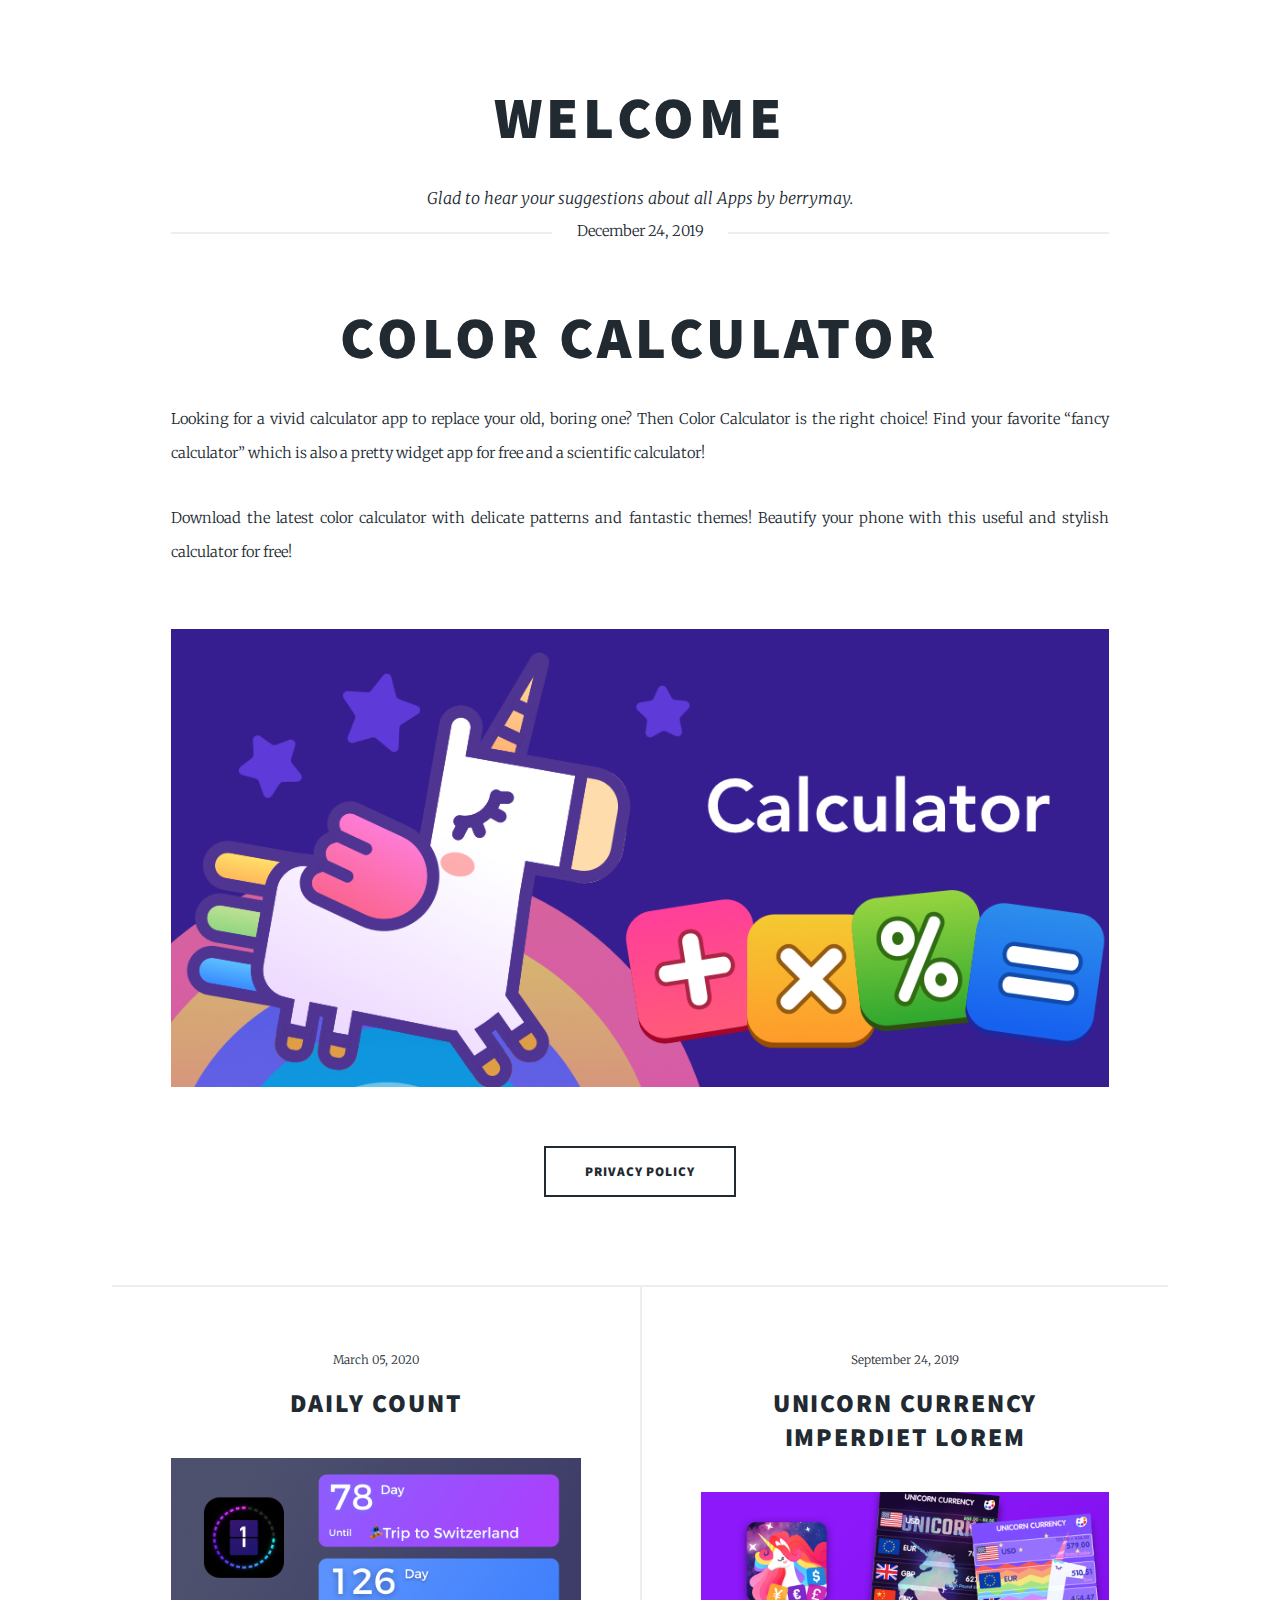
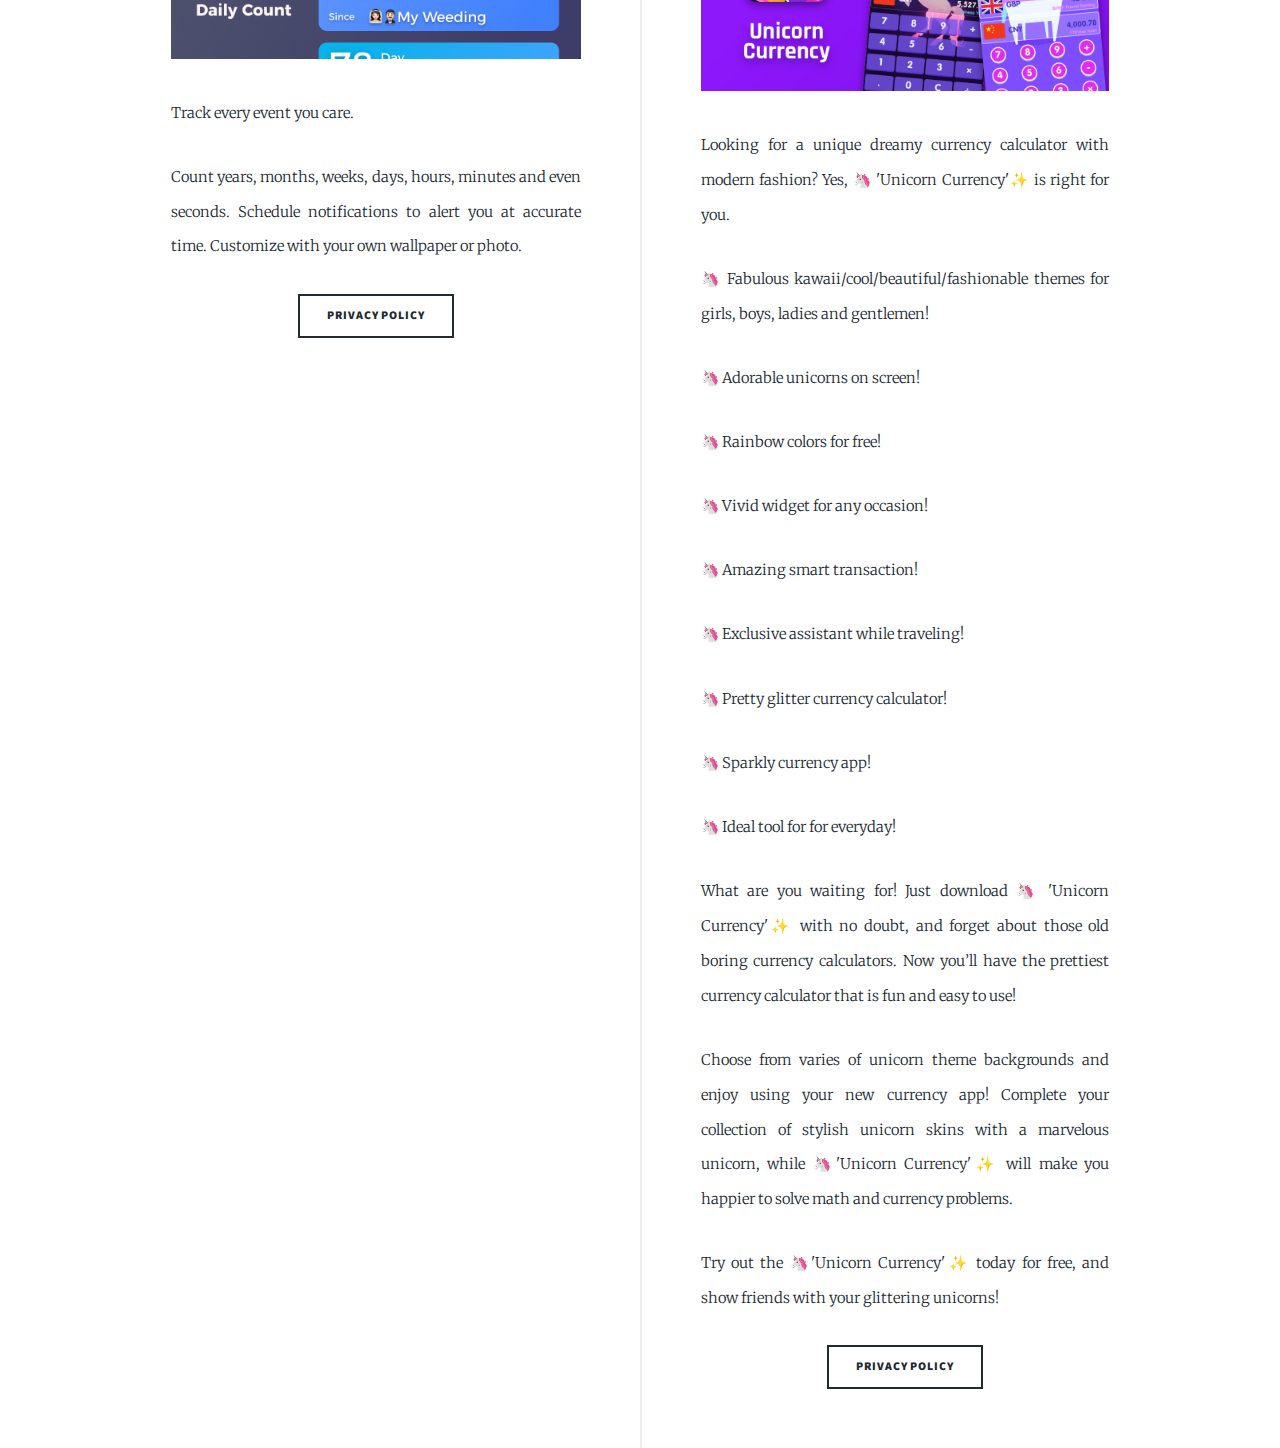
==== index.html @ 3a223b7a "init" ====
<!DOCTYPE HTML>
<!--
	Massively by HTML5 UP
	html5up.net | @ajlkn
	Free for personal and commercial use under the CCA 3.0 license (html5up.net/license)
-->
<html>
	<head>
		<title>Apps by berrymay</title>
		<meta charset="utf-8" />
		<meta name="viewport" content="width=device-width, initial-scale=1, user-scalable=no" />
		<link rel="stylesheet" href="assets/css/main.css" />
		<noscript><link rel="stylesheet" href="assets/css/noscript.css" /></noscript>
	</head>
	<body class="is-preload">

		<!-- Wrapper -->
			<div id="wrapper" class="fade-in">

				<!-- Main -->
					<div id="main">

						<!-- Featured Post -->
							<article class="post featured">
								<header class="major">
									<h1>Welcome</h1>
									<p>Glad to hear your suggestions about all Apps by berrymay.</p>
									<span class="date">December 24, 2019</span>
									<h2><a href="#">Color Calculator</h2>
									<p>Looking for a vivid calculator app to replace your old, boring one? Then Color Calculator is the right choice! Find your favorite “fancy calculator” which is also a pretty widget app for free and a scientific calculator!</p>

									<p>Download the latest color calculator with delicate patterns and fantastic themes! Beautify your phone with this useful and stylish calculator for free!</p>
								</header>
								<a href="#" class="image main"><img src="images/colorcalculator.png" alt="" /></a>
								<ul class="actions special">
									<li><a href="colorcalculator.html" class="button large">Privacy Policy</a></li>
								</ul>
							</article>

							<!-- Posts -->
							<section class="posts">
								<article>
									<header>
										<span class="date">March 05, 2020</span>
										<h2><a href="#">Daily Count</a></h2>
									</header>
									<a href="#" class="image fit"><img src="images/dailycount.png" alt="" /></a>
									<p>Track every event you care.</p>
									
									<p>Count years, months, weeks, days, hours, minutes and even seconds.
									Schedule notifications to alert you at accurate time.
									Customize with your own wallpaper or photo.</p>
									<ul class="actions special">
										<li><a href="dailycount.html" class="button">Privacy Policy</a></li>
									</ul>
								</article>
								<article>
									<header>
										<span class="date">September 24, 2019</span>
										<h2><a href="#">Unicorn Currency<br />
										imperdiet lorem</a></h2>
									</header>
									<a href="#" class="image fit"><img src="images/unicorncurrency.png" alt="" /></a>
									<p>Looking for a unique dreamy currency calculator with modern fashion? Yes, 🦄  'Unicorn Currency'✨ is right for you.</p>

										<p>🦄 Fabulous kawaii/cool/beautiful/fashionable themes for girls, boys, ladies and gentlemen!</p>
										<p>🦄 Adorable unicorns on screen!</p>
										<p>🦄 Rainbow colors for free!</p>
										<p>🦄 Vivid widget for any occasion!</p>
										<p>🦄 Amazing smart transaction!</p>
										<p>🦄 Exclusive assistant while traveling!</p>
										<p>🦄 Pretty glitter currency calculator!</p>
										<p>🦄 Sparkly currency app!</p>
										<p>🦄 Ideal tool for for everyday!</p>

									<p>What are you waiting for! Just download 🦄 'Unicorn Currency'✨ with no doubt, and forget about those old boring currency calculators. Now you’ll have the prettiest currency calculator that is fun and easy to use!</p>

									<p>Choose from varies of unicorn theme backgrounds and enjoy using your new currency app! Complete your collection of stylish unicorn skins with a marvelous unicorn, while 🦄'Unicorn Currency'✨ will make you happier to solve math and currency problems.</p>

									<p>Try out the 🦄'Unicorn Currency'✨ today for free, and show friends with your glittering unicorns!</p>
									<ul class="actions special">
										<li><a href="unicorncurrency.html" class="button">Privacy Policy</a></li>
									</ul>
								</article>
							</section>

	</body>
</html>
---- assets/css/main.css ----
@import url(fontawesome-all.min.css);
@import url("https://fonts.googleapis.com/css?family=Merriweather:300,700,300italic,700italic|Source+Sans+Pro:900");

/*
	Massively by HTML5 UP
	html5up.net | @ajlkn
	Free for personal and commercial use under the CCA 3.0 license (html5up.net/license)
*/

html, body, div, span, applet, object,
iframe, h1, h2, h3, h4, h5, h6, p, blockquote,
pre, a, abbr, acronym, address, big, cite,
code, del, dfn, em, img, ins, kbd, q, s, samp,
small, strike, strong, sub, sup, tt, var, b,
u, i, center, dl, dt, dd, ol, ul, li, fieldset,
form, label, legend, table, caption, tbody,
tfoot, thead, tr, th, td, article, aside,
canvas, details, embed, figure, figcaption,
footer, header, hgroup, menu, nav, output, ruby,
section, summary, time, mark, audio, video {
	margin: 0;
	padding: 0;
	border: 0;
	font-size: 100%;
	font: inherit;
	vertical-align: baseline;}

article, aside, details, figcaption, figure,
footer, header, hgroup, menu, nav, section {
	display: block;}

body {
	line-height: 1;
}

ol, ul {
	list-style: none;
}

blockquote, q {
	quotes: none;
}

	blockquote:before, blockquote:after, q:before, q:after {
		content: '';
		content: none;
	}

table {
	border-collapse: collapse;
	border-spacing: 0;
}

body {
	-webkit-text-size-adjust: none;
}

mark {
	background-color: transparent;
	color: inherit;
}

input::-moz-focus-inner {
	border: 0;
	padding: 0;
}

input, select, textarea {
	-moz-appearance: none;
	-webkit-appearance: none;
	-ms-appearance: none;
	appearance: none;
}

/* Basic */

	@-ms-viewport {
		width: device-width;
	}

	body {
		-ms-overflow-style: scrollbar;
	}

	@media screen and (max-width: 480px) {

		html, body {
			min-width: 320px;
		}

	}

	html {
		box-sizing: border-box;
	}

	*, *:before, *:after {
		box-sizing: inherit;
	}

	body {
		background-color: #ffffff;
	}

		body.is-preload *, body.is-preload *:before, body.is-preload *:after {
			-moz-animation: none !important;
			-webkit-animation: none !important;
			-ms-animation: none !important;
			animation: none !important;
			-moz-transition: none !important;
			-webkit-transition: none !important;
			-ms-transition: none !important;
			transition: none !important;
		}

/* Type */

	html {
		font-size: 16pt;
	}

		@media screen and (max-width: 1680px) {

			html {
				font-size: 12pt;
			}

		}

		@media screen and (max-width: 1280px) {

			html {
				font-size: 11pt;
			}

		}

		@media screen and (max-width: 360px) {

			html {
				font-size: 10pt;
			}

		}

	body {
		color: #212931;
	}

	body, input, select, textarea {
		font-family: "Merriweather", Georgia, serif;
		font-weight: 300;
		font-size: 1rem;
		line-height: 2.375;
	}

	a {
		-moz-transition: color 0.2s ease-in-out, background-color 0.2s ease-in-out, border-color 0.2s ease-in-out, box-shadow 0.2s ease-in-out;
		-webkit-transition: color 0.2s ease-in-out, background-color 0.2s ease-in-out, border-color 0.2s ease-in-out, box-shadow 0.2s ease-in-out;
		-ms-transition: color 0.2s ease-in-out, background-color 0.2s ease-in-out, border-color 0.2s ease-in-out, box-shadow 0.2s ease-in-out;
		transition: color 0.2s ease-in-out, background-color 0.2s ease-in-out, border-color 0.2s ease-in-out, box-shadow 0.2s ease-in-out;
		border-bottom: dotted 1px;
		text-decoration: none;
	}

		a:hover {
			border-bottom-color: transparent;
		}

	strong, b {
		font-weight: 600;
	}

	em, i {
		font-style: italic;
	}

	p {
		text-align: justify;
		margin: 0 0 2rem 0;
	}

	h1, h2, h3, h4, h5, h6 {
		font-family: "Source Sans Pro", Helvetica, sans-serif;
		font-weight: 900;
		line-height: 1.5;
		letter-spacing: 0.075em;
		text-transform: uppercase;
		margin: 0 0 1rem 0;
	}

		h1 a, h2 a, h3 a, h4 a, h5 a, h6 a {
			border-bottom: 0;
			color: inherit;
			text-decoration: none;
		}

	h1 {
		font-size: 4rem;
		line-height: 1.1;
		margin: 0 0 2rem 0;
	}

	h2 {
		font-size: 1.75rem;
		line-height: 1.3;
		margin: 0 0 1.5rem 0;
	}

	h3 {
		font-size: 1.25rem;
		margin: 0 0 1.5rem 0;
	}

	h4 {
		font-size: 1rem;
	}

	h5 {
		font-size: 0.9rem;
	}

	h6 {
		font-size: 0.8rem;
	}

	sub {
		font-size: 0.8rem;
		position: relative;
		top: 0.5rem;
	}

	sup {
		font-size: 0.8rem;
		position: relative;
		top: -0.5rem;
	}

	blockquote {
		border-left: solid 4px;
		font-style: italic;
		margin: 0 0 2rem 0;
		padding: 0.5rem 0 0.5rem 2rem;
	}

	code {
		border: solid 2px;
		font-family: "Courier New", monospace;
		font-size: 0.9rem;
		margin: 0 0.25rem;
		padding: 0.25rem 0.65rem;
	}

	pre {
		-webkit-overflow-scrolling: touch;
		font-family: "Courier New", monospace;
		font-size: 0.9rem;
		margin: 0 0 2rem 0;
	}

		pre code {
			display: block;
			line-height: 1.75;
			padding: 1rem 1.5rem;
			overflow-x: auto;
		}

	hr {
		border: 0;
		border-bottom: solid 2px;
		margin: 3rem 0;
	}

		hr.major {
			margin: 5rem 0;
		}

	.align-left {
		text-align: left;
	}

	.align-center {
		text-align: center;
	}

	.align-right {
		text-align: right;
	}

	input, select, textarea {
		color: #212931;
	}

	a {
		color: #212931;
		border-bottom-color: rgba(33, 41, 49, 0.5);
	}

		a:hover {
			border-bottom-color: transparent;
			color: #18bfef !important;
		}

	strong, b {
		color: #212931;
	}

	h1, h2, h3, h4, h5, h6 {
		color: #212931;
	}

	blockquote {
		border-left-color: #eeeeee;
	}

	code {
		background: rgba(220, 220, 220, 0.25);
		border-color: #eeeeee;
	}

	hr {
		border-bottom-color: #eeeeee;
	}

/* Row */

	.row {
		display: flex;
		flex-wrap: wrap;
		box-sizing: border-box;
		align-items: stretch;
	}

		.row > * {
			box-sizing: border-box;
		}

		.row.gtr-uniform > * > :last-child {
			margin-bottom: 0;
		}

		.row.aln-left {
			justify-content: flex-start;
		}

		.row.aln-center {
			justify-content: center;
		}

		.row.aln-right {
			justify-content: flex-end;
		}

		.row.aln-top {
			align-items: flex-start;
		}

		.row.aln-middle {
			align-items: center;
		}

		.row.aln-bottom {
			align-items: flex-end;
		}

		.row > .imp {
			order: -1;
		}

		.row > .col-1 {
			width: 8.33333%;
		}

		.row > .off-1 {
			margin-left: 8.33333%;
		}

		.row > .col-2 {
			width: 16.66667%;
		}

		.row > .off-2 {
			margin-left: 16.66667%;
		}

		.row > .col-3 {
			width: 25%;
		}

		.row > .off-3 {
			margin-left: 25%;
		}

		.row > .col-4 {
			width: 33.33333%;
		}

		.row > .off-4 {
			margin-left: 33.33333%;
		}

		.row > .col-5 {
			width: 41.66667%;
		}

		.row > .off-5 {
			margin-left: 41.66667%;
		}

		.row > .col-6 {
			width: 50%;
		}

		.row > .off-6 {
			margin-left: 50%;
		}

		.row > .col-7 {
			width: 58.33333%;
		}

		.row > .off-7 {
			margin-left: 58.33333%;
		}

		.row > .col-8 {
			width: 66.66667%;
		}

		.row > .off-8 {
			margin-left: 66.66667%;
		}

		.row > .col-9 {
			width: 75%;
		}

		.row > .off-9 {
			margin-left: 75%;
		}

		.row > .col-10 {
			width: 83.33333%;
		}

		.row > .off-10 {
			margin-left: 83.33333%;
		}

		.row > .col-11 {
			width: 91.66667%;
		}

		.row > .off-11 {
			margin-left: 91.66667%;
		}

		.row > .col-12 {
			width: 100%;
		}

		.row > .off-12 {
			margin-left: 100%;
		}

		.row.gtr-0 {
			margin-top: 0;
			margin-left: 0rem;
		}

			.row.gtr-0 > * {
				padding: 0 0 0 0rem;
			}

			.row.gtr-0.gtr-uniform {
				margin-top: 0rem;
			}

				.row.gtr-0.gtr-uniform > * {
					padding-top: 0rem;
				}

		.row.gtr-25 {
			margin-top: 0;
			margin-left: -0.375rem;
		}

			.row.gtr-25 > * {
				padding: 0 0 0 0.375rem;
			}

			.row.gtr-25.gtr-uniform {
				margin-top: -0.375rem;
			}

				.row.gtr-25.gtr-uniform > * {
					padding-top: 0.375rem;
				}

		.row.gtr-50 {
			margin-top: 0;
			margin-left: -0.75rem;
		}

			.row.gtr-50 > * {
				padding: 0 0 0 0.75rem;
			}

			.row.gtr-50.gtr-uniform {
				margin-top: -0.75rem;
			}

				.row.gtr-50.gtr-uniform > * {
					padding-top: 0.75rem;
				}

		.row {
			margin-top: 0;
			margin-left: -1.5rem;
		}

			.row > * {
				padding: 0 0 0 1.5rem;
			}

			.row.gtr-uniform {
				margin-top: -1.5rem;
			}

				.row.gtr-uniform > * {
					padding-top: 1.5rem;
				}

		.row.gtr-150 {
			margin-top: 0;
			margin-left: -2.25rem;
		}

			.row.gtr-150 > * {
				padding: 0 0 0 2.25rem;
			}

			.row.gtr-150.gtr-uniform {
				margin-top: -2.25rem;
			}

				.row.gtr-150.gtr-uniform > * {
					padding-top: 2.25rem;
				}

		.row.gtr-200 {
			margin-top: 0;
			margin-left: -3rem;
		}

			.row.gtr-200 > * {
				padding: 0 0 0 3rem;
			}

			.row.gtr-200.gtr-uniform {
				margin-top: -3rem;
			}

				.row.gtr-200.gtr-uniform > * {
					padding-top: 3rem;
				}

		@media screen and (max-width: 1680px) {

			.row {
				display: flex;
				flex-wrap: wrap;
				box-sizing: border-box;
				align-items: stretch;
			}

				.row > * {
					box-sizing: border-box;
				}

				.row.gtr-uniform > * > :last-child {
					margin-bottom: 0;
				}

				.row.aln-left {
					justify-content: flex-start;
				}

				.row.aln-center {
					justify-content: center;
				}

				.row.aln-right {
					justify-content: flex-end;
				}

				.row.aln-top {
					align-items: flex-start;
				}

				.row.aln-middle {
					align-items: center;
				}

				.row.aln-bottom {
					align-items: flex-end;
				}

				.row > .imp-xlarge {
					order: -1;
				}

				.row > .col-1-xlarge {
					width: 8.33333%;
				}

				.row > .off-1-xlarge {
					margin-left: 8.33333%;
				}

				.row > .col-2-xlarge {
					width: 16.66667%;
				}

				.row > .off-2-xlarge {
					margin-left: 16.66667%;
				}

				.row > .col-3-xlarge {
					width: 25%;
				}

				.row > .off-3-xlarge {
					margin-left: 25%;
				}

				.row > .col-4-xlarge {
					width: 33.33333%;
				}

				.row > .off-4-xlarge {
					margin-left: 33.33333%;
				}

				.row > .col-5-xlarge {
					width: 41.66667%;
				}

				.row > .off-5-xlarge {
					margin-left: 41.66667%;
				}

				.row > .col-6-xlarge {
					width: 50%;
				}

				.row > .off-6-xlarge {
					margin-left: 50%;
				}

				.row > .col-7-xlarge {
					width: 58.33333%;
				}

				.row > .off-7-xlarge {
					margin-left: 58.33333%;
				}

				.row > .col-8-xlarge {
					width: 66.66667%;
				}

				.row > .off-8-xlarge {
					margin-left: 66.66667%;
				}

				.row > .col-9-xlarge {
					width: 75%;
				}

				.row > .off-9-xlarge {
					margin-left: 75%;
				}

				.row > .col-10-xlarge {
					width: 83.33333%;
				}

				.row > .off-10-xlarge {
					margin-left: 83.33333%;
				}

				.row > .col-11-xlarge {
					width: 91.66667%;
				}

				.row > .off-11-xlarge {
					margin-left: 91.66667%;
				}

				.row > .col-12-xlarge {
					width: 100%;
				}

				.row > .off-12-xlarge {
					margin-left: 100%;
				}

				.row.gtr-0 {
					margin-top: 0;
					margin-left: 0rem;
				}

					.row.gtr-0 > * {
						padding: 0 0 0 0rem;
					}

					.row.gtr-0.gtr-uniform {
						margin-top: 0rem;
					}

						.row.gtr-0.gtr-uniform > * {
							padding-top: 0rem;
						}

				.row.gtr-25 {
					margin-top: 0;
					margin-left: -0.375rem;
				}

					.row.gtr-25 > * {
						padding: 0 0 0 0.375rem;
					}

					.row.gtr-25.gtr-uniform {
						margin-top: -0.375rem;
					}

						.row.gtr-25.gtr-uniform > * {
							padding-top: 0.375rem;
						}

				.row.gtr-50 {
					margin-top: 0;
					margin-left: -0.75rem;
				}

					.row.gtr-50 > * {
						padding: 0 0 0 0.75rem;
					}

					.row.gtr-50.gtr-uniform {
						margin-top: -0.75rem;
					}

						.row.gtr-50.gtr-uniform > * {
							padding-top: 0.75rem;
						}

				.row {
					margin-top: 0;
					margin-left: -1.5rem;
				}

					.row > * {
						padding: 0 0 0 1.5rem;
					}

					.row.gtr-uniform {
						margin-top: -1.5rem;
					}

						.row.gtr-uniform > * {
							padding-top: 1.5rem;
						}

				.row.gtr-150 {
					margin-top: 0;
					margin-left: -2.25rem;
				}

					.row.gtr-150 > * {
						padding: 0 0 0 2.25rem;
					}

					.row.gtr-150.gtr-uniform {
						margin-top: -2.25rem;
					}

						.row.gtr-150.gtr-uniform > * {
							padding-top: 2.25rem;
						}

				.row.gtr-200 {
					margin-top: 0;
					margin-left: -3rem;
				}

					.row.gtr-200 > * {
						padding: 0 0 0 3rem;
					}

					.row.gtr-200.gtr-uniform {
						margin-top: -3rem;
					}

						.row.gtr-200.gtr-uniform > * {
							padding-top: 3rem;
						}

		}

		@media screen and (max-width: 1280px) {

			.row {
				display: flex;
				flex-wrap: wrap;
				box-sizing: border-box;
				align-items: stretch;
			}

				.row > * {
					box-sizing: border-box;
				}

				.row.gtr-uniform > * > :last-child {
					margin-bottom: 0;
				}

				.row.aln-left {
					justify-content: flex-start;
				}

				.row.aln-center {
					justify-content: center;
				}

				.row.aln-right {
					justify-content: flex-end;
				}

				.row.aln-top {
					align-items: flex-start;
				}

				.row.aln-middle {
					align-items: center;
				}

				.row.aln-bottom {
					align-items: flex-end;
				}

				.row > .imp-large {
					order: -1;
				}

				.row > .col-1-large {
					width: 8.33333%;
				}

				.row > .off-1-large {
					margin-left: 8.33333%;
				}

				.row > .col-2-large {
					width: 16.66667%;
				}

				.row > .off-2-large {
					margin-left: 16.66667%;
				}

				.row > .col-3-large {
					width: 25%;
				}

				.row > .off-3-large {
					margin-left: 25%;
				}

				.row > .col-4-large {
					width: 33.33333%;
				}

				.row > .off-4-large {
					margin-left: 33.33333%;
				}

				.row > .col-5-large {
					width: 41.66667%;
				}

				.row > .off-5-large {
					margin-left: 41.66667%;
				}

				.row > .col-6-large {
					width: 50%;
				}

				.row > .off-6-large {
					margin-left: 50%;
				}

				.row > .col-7-large {
					width: 58.33333%;
				}

				.row > .off-7-large {
					margin-left: 58.33333%;
				}

				.row > .col-8-large {
					width: 66.66667%;
				}

				.row > .off-8-large {
					margin-left: 66.66667%;
				}

				.row > .col-9-large {
					width: 75%;
				}

				.row > .off-9-large {
					margin-left: 75%;
				}

				.row > .col-10-large {
					width: 83.33333%;
				}

				.row > .off-10-large {
					margin-left: 83.33333%;
				}

				.row > .col-11-large {
					width: 91.66667%;
				}

				.row > .off-11-large {
					margin-left: 91.66667%;
				}

				.row > .col-12-large {
					width: 100%;
				}

				.row > .off-12-large {
					margin-left: 100%;
				}

				.row.gtr-0 {
					margin-top: 0;
					margin-left: 0rem;
				}

					.row.gtr-0 > * {
						padding: 0 0 0 0rem;
					}

					.row.gtr-0.gtr-uniform {
						margin-top: 0rem;
					}

						.row.gtr-0.gtr-uniform > * {
							padding-top: 0rem;
						}

				.row.gtr-25 {
					margin-top: 0;
					margin-left: -0.375rem;
				}

					.row.gtr-25 > * {
						padding: 0 0 0 0.375rem;
					}

					.row.gtr-25.gtr-uniform {
						margin-top: -0.375rem;
					}

						.row.gtr-25.gtr-uniform > * {
							padding-top: 0.375rem;
						}

				.row.gtr-50 {
					margin-top: 0;
					margin-left: -0.75rem;
				}

					.row.gtr-50 > * {
						padding: 0 0 0 0.75rem;
					}

					.row.gtr-50.gtr-uniform {
						margin-top: -0.75rem;
					}

						.row.gtr-50.gtr-uniform > * {
							padding-top: 0.75rem;
						}

				.row {
					margin-top: 0;
					margin-left: -1.5rem;
				}

					.row > * {
						padding: 0 0 0 1.5rem;
					}

					.row.gtr-uniform {
						margin-top: -1.5rem;
					}

						.row.gtr-uniform > * {
							padding-top: 1.5rem;
						}

				.row.gtr-150 {
					margin-top: 0;
					margin-left: -2.25rem;
				}

					.row.gtr-150 > * {
						padding: 0 0 0 2.25rem;
					}

					.row.gtr-150.gtr-uniform {
						margin-top: -2.25rem;
					}

						.row.gtr-150.gtr-uniform > * {
							padding-top: 2.25rem;
						}

				.row.gtr-200 {
					margin-top: 0;
					margin-left: -3rem;
				}

					.row.gtr-200 > * {
						padding: 0 0 0 3rem;
					}

					.row.gtr-200.gtr-uniform {
						margin-top: -3rem;
					}

						.row.gtr-200.gtr-uniform > * {
							padding-top: 3rem;
						}

		}

		@media screen and (max-width: 980px) {

			.row {
				display: flex;
				flex-wrap: wrap;
				box-sizing: border-box;
				align-items: stretch;
			}

				.row > * {
					box-sizing: border-box;
				}

				.row.gtr-uniform > * > :last-child {
					margin-bottom: 0;
				}

				.row.aln-left {
					justify-content: flex-start;
				}

				.row.aln-center {
					justify-content: center;
				}

				.row.aln-right {
					justify-content: flex-end;
				}

				.row.aln-top {
					align-items: flex-start;
				}

				.row.aln-middle {
					align-items: center;
				}

				.row.aln-bottom {
					align-items: flex-end;
				}

				.row > .imp-medium {
					order: -1;
				}

				.row > .col-1-medium {
					width: 8.33333%;
				}

				.row > .off-1-medium {
					margin-left: 8.33333%;
				}

				.row > .col-2-medium {
					width: 16.66667%;
				}

				.row > .off-2-medium {
					margin-left: 16.66667%;
				}

				.row > .col-3-medium {
					width: 25%;
				}

				.row > .off-3-medium {
					margin-left: 25%;
				}

				.row > .col-4-medium {
					width: 33.33333%;
				}

				.row > .off-4-medium {
					margin-left: 33.33333%;
				}

				.row > .col-5-medium {
					width: 41.66667%;
				}

				.row > .off-5-medium {
					margin-left: 41.66667%;
				}

				.row > .col-6-medium {
					width: 50%;
				}

				.row > .off-6-medium {
					margin-left: 50%;
				}

				.row > .col-7-medium {
					width: 58.33333%;
				}

				.row > .off-7-medium {
					margin-left: 58.33333%;
				}

				.row > .col-8-medium {
					width: 66.66667%;
				}

				.row > .off-8-medium {
					margin-left: 66.66667%;
				}

				.row > .col-9-medium {
					width: 75%;
				}

				.row > .off-9-medium {
					margin-left: 75%;
				}

				.row > .col-10-medium {
					width: 83.33333%;
				}

				.row > .off-10-medium {
					margin-left: 83.33333%;
				}

				.row > .col-11-medium {
					width: 91.66667%;
				}

				.row > .off-11-medium {
					margin-left: 91.66667%;
				}

				.row > .col-12-medium {
					width: 100%;
				}

				.row > .off-12-medium {
					margin-left: 100%;
				}

				.row.gtr-0 {
					margin-top: 0;
					margin-left: 0rem;
				}

					.row.gtr-0 > * {
						padding: 0 0 0 0rem;
					}

					.row.gtr-0.gtr-uniform {
						margin-top: 0rem;
					}

						.row.gtr-0.gtr-uniform > * {
							padding-top: 0rem;
						}

				.row.gtr-25 {
					margin-top: 0;
					margin-left: -0.375rem;
				}

					.row.gtr-25 > * {
						padding: 0 0 0 0.375rem;
					}

					.row.gtr-25.gtr-uniform {
						margin-top: -0.375rem;
					}

						.row.gtr-25.gtr-uniform > * {
							padding-top: 0.375rem;
						}

				.row.gtr-50 {
					margin-top: 0;
					margin-left: -0.75rem;
				}

					.row.gtr-50 > * {
						padding: 0 0 0 0.75rem;
					}

					.row.gtr-50.gtr-uniform {
						margin-top: -0.75rem;
					}

						.row.gtr-50.gtr-uniform > * {
							padding-top: 0.75rem;
						}

				.row {
					margin-top: 0;
					margin-left: -1.5rem;
				}

					.row > * {
						padding: 0 0 0 1.5rem;
					}

					.row.gtr-uniform {
						margin-top: -1.5rem;
					}

						.row.gtr-uniform > * {
							padding-top: 1.5rem;
						}

				.row.gtr-150 {
					margin-top: 0;
					margin-left: -2.25rem;
				}

					.row.gtr-150 > * {
						padding: 0 0 0 2.25rem;
					}

					.row.gtr-150.gtr-uniform {
						margin-top: -2.25rem;
					}

						.row.gtr-150.gtr-uniform > * {
							padding-top: 2.25rem;
						}

				.row.gtr-200 {
					margin-top: 0;
					margin-left: -3rem;
				}

					.row.gtr-200 > * {
						padding: 0 0 0 3rem;
					}

					.row.gtr-200.gtr-uniform {
						margin-top: -3rem;
					}

						.row.gtr-200.gtr-uniform > * {
							padding-top: 3rem;
						}

		}

		@media screen and (max-width: 736px) {

			.row {
				display: flex;
				flex-wrap: wrap;
				box-sizing: border-box;
				align-items: stretch;
			}

				.row > * {
					box-sizing: border-box;
				}

				.row.gtr-uniform > * > :last-child {
					margin-bottom: 0;
				}

				.row.aln-left {
					justify-content: flex-start;
				}

				.row.aln-center {
					justify-content: center;
				}

				.row.aln-right {
					justify-content: flex-end;
				}

				.row.aln-top {
					align-items: flex-start;
				}

				.row.aln-middle {
					align-items: center;
				}

				.row.aln-bottom {
					align-items: flex-end;
				}

				.row > .imp-small {
					order: -1;
				}

				.row > .col-1-small {
					width: 8.33333%;
				}

				.row > .off-1-small {
					margin-left: 8.33333%;
				}

				.row > .col-2-small {
					width: 16.66667%;
				}

				.row > .off-2-small {
					margin-left: 16.66667%;
				}

				.row > .col-3-small {
					width: 25%;
				}

				.row > .off-3-small {
					margin-left: 25%;
				}

				.row > .col-4-small {
					width: 33.33333%;
				}

				.row > .off-4-small {
					margin-left: 33.33333%;
				}

				.row > .col-5-small {
					width: 41.66667%;
				}

				.row > .off-5-small {
					margin-left: 41.66667%;
				}

				.row > .col-6-small {
					width: 50%;
				}

				.row > .off-6-small {
					margin-left: 50%;
				}

				.row > .col-7-small {
					width: 58.33333%;
				}

				.row > .off-7-small {
					margin-left: 58.33333%;
				}

				.row > .col-8-small {
					width: 66.66667%;
				}

				.row > .off-8-small {
					margin-left: 66.66667%;
				}

				.row > .col-9-small {
					width: 75%;
				}

				.row > .off-9-small {
					margin-left: 75%;
				}

				.row > .col-10-small {
					width: 83.33333%;
				}

				.row > .off-10-small {
					margin-left: 83.33333%;
				}

				.row > .col-11-small {
					width: 91.66667%;
				}

				.row > .off-11-small {
					margin-left: 91.66667%;
				}

				.row > .col-12-small {
					width: 100%;
				}

				.row > .off-12-small {
					margin-left: 100%;
				}

				.row.gtr-0 {
					margin-top: 0;
					margin-left: 0rem;
				}

					.row.gtr-0 > * {
						padding: 0 0 0 0rem;
					}

					.row.gtr-0.gtr-uniform {
						margin-top: 0rem;
					}

						.row.gtr-0.gtr-uniform > * {
							padding-top: 0rem;
						}

				.row.gtr-25 {
					margin-top: 0;
					margin-left: -0.375rem;
				}

					.row.gtr-25 > * {
						padding: 0 0 0 0.375rem;
					}

					.row.gtr-25.gtr-uniform {
						margin-top: -0.375rem;
					}

						.row.gtr-25.gtr-uniform > * {
							padding-top: 0.375rem;
						}

				.row.gtr-50 {
					margin-top: 0;
					margin-left: -0.75rem;
				}

					.row.gtr-50 > * {
						padding: 0 0 0 0.75rem;
					}

					.row.gtr-50.gtr-uniform {
						margin-top: -0.75rem;
					}

						.row.gtr-50.gtr-uniform > * {
							padding-top: 0.75rem;
						}

				.row {
					margin-top: 0;
					margin-left: -1.5rem;
				}

					.row > * {
						padding: 0 0 0 1.5rem;
					}

					.row.gtr-uniform {
						margin-top: -1.5rem;
					}

						.row.gtr-uniform > * {
							padding-top: 1.5rem;
						}

				.row.gtr-150 {
					margin-top: 0;
					margin-left: -2.25rem;
				}

					.row.gtr-150 > * {
						padding: 0 0 0 2.25rem;
					}

					.row.gtr-150.gtr-uniform {
						margin-top: -2.25rem;
					}

						.row.gtr-150.gtr-uniform > * {
							padding-top: 2.25rem;
						}

				.row.gtr-200 {
					margin-top: 0;
					margin-left: -3rem;
				}

					.row.gtr-200 > * {
						padding: 0 0 0 3rem;
					}

					.row.gtr-200.gtr-uniform {
						margin-top: -3rem;
					}

						.row.gtr-200.gtr-uniform > * {
							padding-top: 3rem;
						}

		}

		@media screen and (max-width: 480px) {

			.row {
				display: flex;
				flex-wrap: wrap;
				box-sizing: border-box;
				align-items: stretch;
			}

				.row > * {
					box-sizing: border-box;
				}

				.row.gtr-uniform > * > :last-child {
					margin-bottom: 0;
				}

				.row.aln-left {
					justify-content: flex-start;
				}

				.row.aln-center {
					justify-content: center;
				}

				.row.aln-right {
					justify-content: flex-end;
				}

				.row.aln-top {
					align-items: flex-start;
				}

				.row.aln-middle {
					align-items: center;
				}

				.row.aln-bottom {
					align-items: flex-end;
				}

				.row > .imp-xsmall {
					order: -1;
				}

				.row > .col-1-xsmall {
					width: 8.33333%;
				}

				.row > .off-1-xsmall {
					margin-left: 8.33333%;
				}

				.row > .col-2-xsmall {
					width: 16.66667%;
				}

				.row > .off-2-xsmall {
					margin-left: 16.66667%;
				}

				.row > .col-3-xsmall {
					width: 25%;
				}

				.row > .off-3-xsmall {
					margin-left: 25%;
				}

				.row > .col-4-xsmall {
					width: 33.33333%;
				}

				.row > .off-4-xsmall {
					margin-left: 33.33333%;
				}

				.row > .col-5-xsmall {
					width: 41.66667%;
				}

				.row > .off-5-xsmall {
					margin-left: 41.66667%;
				}

				.row > .col-6-xsmall {
					width: 50%;
				}

				.row > .off-6-xsmall {
					margin-left: 50%;
				}

				.row > .col-7-xsmall {
					width: 58.33333%;
				}

				.row > .off-7-xsmall {
					margin-left: 58.33333%;
				}

				.row > .col-8-xsmall {
					width: 66.66667%;
				}

				.row > .off-8-xsmall {
					margin-left: 66.66667%;
				}

				.row > .col-9-xsmall {
					width: 75%;
				}

				.row > .off-9-xsmall {
					margin-left: 75%;
				}

				.row > .col-10-xsmall {
					width: 83.33333%;
				}

				.row > .off-10-xsmall {
					margin-left: 83.33333%;
				}

				.row > .col-11-xsmall {
					width: 91.66667%;
				}

				.row > .off-11-xsmall {
					margin-left: 91.66667%;
				}

				.row > .col-12-xsmall {
					width: 100%;
				}

				.row > .off-12-xsmall {
					margin-left: 100%;
				}

				.row.gtr-0 {
					margin-top: 0;
					margin-left: 0rem;
				}

					.row.gtr-0 > * {
						padding: 0 0 0 0rem;
					}

					.row.gtr-0.gtr-uniform {
						margin-top: 0rem;
					}

						.row.gtr-0.gtr-uniform > * {
							padding-top: 0rem;
						}

				.row.gtr-25 {
					margin-top: 0;
					margin-left: -0.375rem;
				}

					.row.gtr-25 > * {
						padding: 0 0 0 0.375rem;
					}

					.row.gtr-25.gtr-uniform {
						margin-top: -0.375rem;
					}

						.row.gtr-25.gtr-uniform > * {
							padding-top: 0.375rem;
						}

				.row.gtr-50 {
					margin-top: 0;
					margin-left: -0.75rem;
				}

					.row.gtr-50 > * {
						padding: 0 0 0 0.75rem;
					}

					.row.gtr-50.gtr-uniform {
						margin-top: -0.75rem;
					}

						.row.gtr-50.gtr-uniform > * {
							padding-top: 0.75rem;
						}

				.row {
					margin-top: 0;
					margin-left: -1.5rem;
				}

					.row > * {
						padding: 0 0 0 1.5rem;
					}

					.row.gtr-uniform {
						margin-top: -1.5rem;
					}

						.row.gtr-uniform > * {
							padding-top: 1.5rem;
						}

				.row.gtr-150 {
					margin-top: 0;
					margin-left: -2.25rem;
				}

					.row.gtr-150 > * {
						padding: 0 0 0 2.25rem;
					}

					.row.gtr-150.gtr-uniform {
						margin-top: -2.25rem;
					}

						.row.gtr-150.gtr-uniform > * {
							padding-top: 2.25rem;
						}

				.row.gtr-200 {
					margin-top: 0;
					margin-left: -3rem;
				}

					.row.gtr-200 > * {
						padding: 0 0 0 3rem;
					}

					.row.gtr-200.gtr-uniform {
						margin-top: -3rem;
					}

						.row.gtr-200.gtr-uniform > * {
							padding-top: 3rem;
						}

		}

		@media screen and (max-width: 360px) {

			.row {
				display: flex;
				flex-wrap: wrap;
				box-sizing: border-box;
				align-items: stretch;
			}

				.row > * {
					box-sizing: border-box;
				}

				.row.gtr-uniform > * > :last-child {
					margin-bottom: 0;
				}

				.row.aln-left {
					justify-content: flex-start;
				}

				.row.aln-center {
					justify-content: center;
				}

				.row.aln-right {
					justify-content: flex-end;
				}

				.row.aln-top {
					align-items: flex-start;
				}

				.row.aln-middle {
					align-items: center;
				}

				.row.aln-bottom {
					align-items: flex-end;
				}

				.row > .imp-xxsmall {
					order: -1;
				}

				.row > .col-1-xxsmall {
					width: 8.33333%;
				}

				.row > .off-1-xxsmall {
					margin-left: 8.33333%;
				}

				.row > .col-2-xxsmall {
					width: 16.66667%;
				}

				.row > .off-2-xxsmall {
					margin-left: 16.66667%;
				}

				.row > .col-3-xxsmall {
					width: 25%;
				}

				.row > .off-3-xxsmall {
					margin-left: 25%;
				}

				.row > .col-4-xxsmall {
					width: 33.33333%;
				}

				.row > .off-4-xxsmall {
					margin-left: 33.33333%;
				}

				.row > .col-5-xxsmall {
					width: 41.66667%;
				}

				.row > .off-5-xxsmall {
					margin-left: 41.66667%;
				}

				.row > .col-6-xxsmall {
					width: 50%;
				}

				.row > .off-6-xxsmall {
					margin-left: 50%;
				}

				.row > .col-7-xxsmall {
					width: 58.33333%;
				}

				.row > .off-7-xxsmall {
					margin-left: 58.33333%;
				}

				.row > .col-8-xxsmall {
					width: 66.66667%;
				}

				.row > .off-8-xxsmall {
					margin-left: 66.66667%;
				}

				.row > .col-9-xxsmall {
					width: 75%;
				}

				.row > .off-9-xxsmall {
					margin-left: 75%;
				}

				.row > .col-10-xxsmall {
					width: 83.33333%;
				}

				.row > .off-10-xxsmall {
					margin-left: 83.33333%;
				}

				.row > .col-11-xxsmall {
					width: 91.66667%;
				}

				.row > .off-11-xxsmall {
					margin-left: 91.66667%;
				}

				.row > .col-12-xxsmall {
					width: 100%;
				}

				.row > .off-12-xxsmall {
					margin-left: 100%;
				}

				.row.gtr-0 {
					margin-top: 0;
					margin-left: 0rem;
				}

					.row.gtr-0 > * {
						padding: 0 0 0 0rem;
					}

					.row.gtr-0.gtr-uniform {
						margin-top: 0rem;
					}

						.row.gtr-0.gtr-uniform > * {
							padding-top: 0rem;
						}

				.row.gtr-25 {
					margin-top: 0;
					margin-left: -0.375rem;
				}

					.row.gtr-25 > * {
						padding: 0 0 0 0.375rem;
					}

					.row.gtr-25.gtr-uniform {
						margin-top: -0.375rem;
					}

						.row.gtr-25.gtr-uniform > * {
							padding-top: 0.375rem;
						}

				.row.gtr-50 {
					margin-top: 0;
					margin-left: -0.75rem;
				}

					.row.gtr-50 > * {
						padding: 0 0 0 0.75rem;
					}

					.row.gtr-50.gtr-uniform {
						margin-top: -0.75rem;
					}

						.row.gtr-50.gtr-uniform > * {
							padding-top: 0.75rem;
						}

				.row {
					margin-top: 0;
					margin-left: -1.5rem;
				}

					.row > * {
						padding: 0 0 0 1.5rem;
					}

					.row.gtr-uniform {
						margin-top: -1.5rem;
					}

						.row.gtr-uniform > * {
							padding-top: 1.5rem;
						}

				.row.gtr-150 {
					margin-top: 0;
					margin-left: -2.25rem;
				}

					.row.gtr-150 > * {
						padding: 0 0 0 2.25rem;
					}

					.row.gtr-150.gtr-uniform {
						margin-top: -2.25rem;
					}

						.row.gtr-150.gtr-uniform > * {
							padding-top: 2.25rem;
						}

				.row.gtr-200 {
					margin-top: 0;
					margin-left: -3rem;
				}

					.row.gtr-200 > * {
						padding: 0 0 0 3rem;
					}

					.row.gtr-200.gtr-uniform {
						margin-top: -3rem;
					}

						.row.gtr-200.gtr-uniform > * {
							padding-top: 3rem;
						}

		}

/* Box */

	.box {
		border: solid 2px;
		margin-bottom: 2rem;
		padding: 1.5rem;
	}

		.box > :last-child,
		.box > :last-child > :last-child,
		.box > :last-child > :last-child > :last-child {
			margin-bottom: 0;
		}

		.box.alt {
			border: 0;
			border-radius: 0;
			padding: 0;
		}

	.box {
		border-color: #eeeeee;
	}

/* Button */

	input[type="submit"],
	input[type="reset"],
	input[type="button"],
	button,
	.button {
		-moz-appearance: none;
		-webkit-appearance: none;
		-ms-appearance: none;
		appearance: none;
		-moz-transition: background-color 0.2s ease-in-out, box-shadow 0.2s ease-in-out, color 0.2s ease-in-out;
		-webkit-transition: background-color 0.2s ease-in-out, box-shadow 0.2s ease-in-out, color 0.2s ease-in-out;
		-ms-transition: background-color 0.2s ease-in-out, box-shadow 0.2s ease-in-out, color 0.2s ease-in-out;
		transition: background-color 0.2s ease-in-out, box-shadow 0.2s ease-in-out, color 0.2s ease-in-out;
		border: 0;
		border-radius: 0;
		cursor: pointer;
		display: inline-block;
		font-family: "Source Sans Pro", Helvetica, sans-serif;
		font-size: 0.8rem;
		font-weight: 900;
		letter-spacing: 0.075em;
		height: 3rem;
		line-height: 3rem;
		padding: 0 2rem;
		text-align: center;
		text-decoration: none;
		text-transform: uppercase;
		white-space: nowrap;
	}

		input[type="submit"].icon:before,
		input[type="reset"].icon:before,
		input[type="button"].icon:before,
		button.icon:before,
		.button.icon:before {
			margin-right: 0.5rem;
		}

		input[type="submit"].icon.solo,
		input[type="reset"].icon.solo,
		input[type="button"].icon.solo,
		button.icon.solo,
		.button.icon.solo {
			position: relative;
			width: 4rem;
			height: 4rem;
			line-height: 4rem;
			border-radius: 4rem;
			text-indent: 4rem;
			overflow: hidden;
			padding: 0;
			white-space: nowrap;
		}

			input[type="submit"].icon.solo:before,
			input[type="reset"].icon.solo:before,
			input[type="button"].icon.solo:before,
			button.icon.solo:before,
			.button.icon.solo:before {
				position: absolute;
				display: block;
				top: 0;
				left: 0;
				width: inherit;
				height: inherit;
				line-height: inherit;
				font-size: 1.25rem;
				margin-right: 0;
				text-align: center;
				text-indent: 0;
			}

		input[type="submit"].fit,
		input[type="reset"].fit,
		input[type="button"].fit,
		button.fit,
		.button.fit {
			width: 100%;
		}

		input[type="submit"].small,
		input[type="reset"].small,
		input[type="button"].small,
		button.small,
		.button.small {
			font-size: 0.7rem;
			height: 2.5rem;
			line-height: 2.5rem;
			padding: 0 1.5rem;
		}

		input[type="submit"].large,
		input[type="reset"].large,
		input[type="button"].large,
		button.large,
		.button.large {
			font-size: 0.9rem;
			height: 3.5rem;
			line-height: 3.5rem;
			padding: 0 2.75rem;
		}

		@media screen and (max-width: 980px) {

			input[type="submit"],
			input[type="reset"],
			input[type="button"],
			button,
			.button {
				font-size: 0.9rem;
				height: 3.25rem;
				line-height: 3.25rem;
			}

				input[type="submit"].large,
				input[type="reset"].large,
				input[type="button"].large,
				button.large,
				.button.large {
					font-size: 1rem;
					height: 3.75rem;
					line-height: 3.75rem;
				}

		}

		input[type="submit"].disabled, input[type="submit"]:disabled,
		input[type="reset"].disabled,
		input[type="reset"]:disabled,
		input[type="button"].disabled,
		input[type="button"]:disabled,
		button.disabled,
		button:disabled,
		.button.disabled,
		.button:disabled {
			pointer-events: none;
			opacity: 0.25;
		}

	input[type="submit"],
	input[type="reset"],
	input[type="button"],
	button,
	.button {
		background-color: transparent;
		box-shadow: inset 0 0 0 2px #212931;
		color: #212931 !important;
	}

		input[type="submit"]:hover,
		input[type="reset"]:hover,
		input[type="button"]:hover,
		button:hover,
		.button:hover {
			box-shadow: inset 0 0 0 2px #18bfef;
			color: #18bfef !important;
		}

		input[type="submit"].primary,
		input[type="reset"].primary,
		input[type="button"].primary,
		button.primary,
		.button.primary {
			background-color: #212931;
			box-shadow: none;
			color: #ffffff !important;
		}

			input[type="submit"].primary:hover,
			input[type="reset"].primary:hover,
			input[type="button"].primary:hover,
			button.primary:hover,
			.button.primary:hover {
				background-color: #18bfef;
			}

/* Form */

	form {
		margin: 0 0 2rem 0;
	}

		form > :last-child {
			margin-bottom: 0;
		}

		form > .fields {
			display: -moz-flex;
			display: -webkit-flex;
			display: -ms-flex;
			display: flex;
			-moz-flex-wrap: wrap;
			-webkit-flex-wrap: wrap;
			-ms-flex-wrap: wrap;
			flex-wrap: wrap;
			width: calc(100% + 3rem);
			margin: -1.5rem 0 2rem -1.5rem;
		}

			form > .fields > .field {
				-moz-flex-grow: 0;
				-webkit-flex-grow: 0;
				-ms-flex-grow: 0;
				flex-grow: 0;
				-moz-flex-shrink: 0;
				-webkit-flex-shrink: 0;
				-ms-flex-shrink: 0;
				flex-shrink: 0;
				padding: 1.5rem 0 0 1.5rem;
				width: calc(100% - 1.5rem);
			}

				form > .fields > .field.half {
					width: calc(50% - 0.75rem);
				}

				form > .fields > .field.third {
					width: calc(100%/3 - 0.5rem);
				}

				form > .fields > .field.quarter {
					width: calc(25% - 0.375rem);
				}

		@media screen and (max-width: 480px) {

			form > .fields {
				width: calc(100% + 3rem);
				margin: -1.5rem 0 2rem -1.5rem;
			}

				form > .fields > .field {
					padding: 1.5rem 0 0 1.5rem;
					width: calc(100% - 1.5rem);
				}

					form > .fields > .field.half {
						width: calc(100% - 1.5rem);
					}

					form > .fields > .field.third {
						width: calc(100% - 1.5rem);
					}

					form > .fields > .field.quarter {
						width: calc(100% - 1.5rem);
					}

		}

	label {
		display: block;
		font-family: "Source Sans Pro", Helvetica, sans-serif;
		font-weight: 900;
		line-height: 1.5;
		letter-spacing: 0.075em;
		font-size: 0.8rem;
		text-transform: uppercase;
		margin: 0 0 0.75rem 0;
	}

		@media screen and (max-width: 980px) {

			label {
				font-size: 0.9rem;
			}

		}

	input[type="text"],
	input[type="password"],
	input[type="email"],
	select,
	textarea {
		-moz-appearance: none;
		-webkit-appearance: none;
		-ms-appearance: none;
		appearance: none;
		background: transparent;
		border-radius: 0;
		border: solid 2px;
		color: inherit;
		display: block;
		outline: 0;
		padding: 0 1rem;
		text-decoration: none;
		width: 100%;
	}

		input[type="text"]:invalid,
		input[type="password"]:invalid,
		input[type="email"]:invalid,
		select:invalid,
		textarea:invalid {
			box-shadow: none;
		}

	select {
		background-size: 1.25rem;
		background-repeat: no-repeat;
		background-position: calc(100% - 1rem) center;
		height: 3rem;
		padding-right: 3rem;
		text-overflow: ellipsis;
	}

		select:focus::-ms-value {
			background-color: transparent;
		}

		select::-ms-expand {
			display: none;
		}

	input[type="text"],
	input[type="password"],
	input[type="email"],
	select {
		height: 3rem;
	}

	textarea {
		padding: 0.75rem 1rem;
	}

	input[type="checkbox"],
	input[type="radio"] {
		-moz-appearance: none;
		-webkit-appearance: none;
		-ms-appearance: none;
		appearance: none;
		display: block;
		float: left;
		margin-right: -2rem;
		opacity: 0;
		width: 1rem;
		z-index: -1;
	}

		input[type="checkbox"] + label,
		input[type="radio"] + label {
			text-decoration: none;
			cursor: pointer;
			display: inline-block;
			font-size: 1rem;
			letter-spacing: 0;
			font-family: "Merriweather", Georgia, serif;
			text-transform: none;
			font-weight: 300;
			padding-left: 2.8rem;
			padding-right: 1rem;
			position: relative;
		}

			input[type="checkbox"] + label:before,
			input[type="radio"] + label:before {
				-moz-osx-font-smoothing: grayscale;
				-webkit-font-smoothing: antialiased;
				display: inline-block;
				font-style: normal;
				font-variant: normal;
				text-rendering: auto;
				line-height: 1;
				text-transform: none !important;
				font-family: 'Font Awesome 5 Free';
				font-weight: 900;
			}

			input[type="checkbox"] + label:before,
			input[type="radio"] + label:before {
				border-radius: 0;
				border: solid 2px;
				content: '';
				display: inline-block;
				font-size: 0.8rem;
				height: 1.8rem;
				left: 0;
				line-height: 1.65rem;
				position: absolute;
				text-align: center;
				top: -0.125rem;
				width: 1.8rem;
			}

		input[type="checkbox"]:checked + label:before,
		input[type="radio"]:checked + label:before {
			content: '\f00c';
		}

	input[type="checkbox"] + label:before {
		border-radius: 0;
	}

	input[type="radio"] + label:before {
		border-radius: 100%;
	}

	::-webkit-input-placeholder {
		opacity: 1.0;
	}

	:-moz-placeholder {
		opacity: 1.0;
	}

	::-moz-placeholder {
		opacity: 1.0;
	}

	:-ms-input-placeholder {
		opacity: 1.0;
	}

	label {
		color: #212931;
	}

	input[type="text"],
	input[type="password"],
	input[type="email"],
	select,
	textarea {
		border-color: #eeeeee;
	}

		input[type="text"]:focus,
		input[type="password"]:focus,
		input[type="email"]:focus,
		select:focus,
		textarea:focus {
			border-color: #18bfef;
		}

	select {
		background-image: url("data:image/svg+xml;charset=utf8,%3Csvg xmlns='http://www.w3.org/2000/svg' width='40' height='40' preserveAspectRatio='none' viewBox='0 0 40 40'%3E%3Cpath d='M9.4,12.3l10.4,10.4l10.4-10.4c0.2-0.2,0.5-0.4,0.9-0.4c0.3,0,0.6,0.1,0.9,0.4l3.3,3.3c0.2,0.2,0.4,0.5,0.4,0.9 c0,0.4-0.1,0.6-0.4,0.9L20.7,31.9c-0.2,0.2-0.5,0.4-0.9,0.4c-0.3,0-0.6-0.1-0.9-0.4L4.3,17.3c-0.2-0.2-0.4-0.5-0.4-0.9 c0-0.4,0.1-0.6,0.4-0.9l3.3-3.3c0.2-0.2,0.5-0.4,0.9-0.4S9.1,12.1,9.4,12.3z' fill='%23eeeeee' /%3E%3C/svg%3E");
	}

		select option {
			background-color: #ffffff;
			color: #212931;
		}

	.select-wrapper:before {
		color: #eeeeee;
	}

	input[type="checkbox"] + label,
	input[type="radio"] + label {
		color: #212931;
	}

		input[type="checkbox"] + label:before,
		input[type="radio"] + label:before {
			border-color: #eeeeee;
		}

	input[type="checkbox"]:checked + label:before,
	input[type="radio"]:checked + label:before {
		background-color: #212931;
		border-color: #212931;
		color: #ffffff;
	}

	input[type="checkbox"]:focus + label:before,
	input[type="radio"]:focus + label:before {
		border-color: #18bfef;
	}

	::-webkit-input-placeholder {
		color: #909498 !important;
	}

	:-moz-placeholder {
		color: #909498 !important;
	}

	::-moz-placeholder {
		color: #909498 !important;
	}

	:-ms-input-placeholder {
		color: #909498 !important;
	}

	.formerize-placeholder {
		color: #909498 !important;
	}

/* Icon */

	.icon {
		text-decoration: none;
		border-bottom: none;
		position: relative;
	}

		.icon:before {
			-moz-osx-font-smoothing: grayscale;
			-webkit-font-smoothing: antialiased;
			display: inline-block;
			font-style: normal;
			font-variant: normal;
			text-rendering: auto;
			line-height: 1;
			text-transform: none !important;
			font-family: 'Font Awesome 5 Free';
			font-weight: 400;
		}

		.icon > .label {
			display: none;
		}

		.icon:before {
			line-height: inherit;
		}

		.icon.solid:before {
			font-weight: 900;
		}

		.icon.brands:before {
			font-family: 'Font Awesome 5 Brands';
		}

/* Image */

	.image {
		border: 0;
		display: inline-block;
		position: relative;
	}

		.image img {
			display: block;
		}

		.image.left, .image.right {
			max-width: 40%;
		}

			.image.left img, .image.right img {
				width: 100%;
			}

		.image.left {
			float: left;
			margin: 0 2rem 2rem 0;
			top: 0.75rem;
		}

		.image.right {
			float: right;
			margin: 0 0 2rem 2rem;
			top: 0.75rem;
		}

		.image.fit {
			display: block;
			margin: 2.5rem 0;
			width: 100%;
		}

			.image.fit:first-child {
				margin-top: 0;
			}

			.image.fit img {
				width: 100%;
			}

		.image.main {
			display: block;
			margin: 4rem 0;
			width: 100%;
		}

			.image.main:first-child {
				margin-top: 0;
			}

			.image.main img {
				width: 100%;
			}

		@media screen and (max-width: 736px) {

			.image.fit {
				margin: 2rem 0;
			}

			.image.main {
				margin: 2rem 0;
			}

		}

	a.image {
		overflow: hidden;
	}

		a.image img {
			-moz-transition: -moz-transform 0.2s ease-out;
			-webkit-transition: -webkit-transform 0.2s ease-out;
			-ms-transition: -ms-transform 0.2s ease-out;
			transition: transform 0.2s ease-out;
		}

		a.image:hover img {
			-moz-transform: scale(1.05);
			-webkit-transform: scale(1.05);
			-ms-transform: scale(1.05);
			transform: scale(1.05);
		}

/* Actions */

	ul.actions {
		display: -moz-flex;
		display: -webkit-flex;
		display: -ms-flex;
		display: flex;
		cursor: default;
		list-style: none;
		margin-left: -1rem;
		padding-left: 0;
	}

		ul.actions li {
			padding: 0 0 0 1rem;
			vertical-align: middle;
		}

		ul.actions.special {
			-moz-justify-content: center;
			-webkit-justify-content: center;
			-ms-justify-content: center;
			justify-content: center;
			width: 100%;
			margin-left: 0;
		}

			ul.actions.special li:first-child {
				padding-left: 0;
			}

		ul.actions.stacked {
			-moz-flex-direction: column;
			-webkit-flex-direction: column;
			-ms-flex-direction: column;
			flex-direction: column;
			margin-left: 0;
		}

			ul.actions.stacked li {
				padding: 1.3rem 0 0 0;
			}

				ul.actions.stacked li:first-child {
					padding-top: 0;
				}

		ul.actions.fit {
			width: calc(100% + 1rem);
		}

			ul.actions.fit li {
				-moz-flex-grow: 1;
				-webkit-flex-grow: 1;
				-ms-flex-grow: 1;
				flex-grow: 1;
				-moz-flex-shrink: 1;
				-webkit-flex-shrink: 1;
				-ms-flex-shrink: 1;
				flex-shrink: 1;
				width: 100%;
			}

				ul.actions.fit li > * {
					width: 100%;
				}

			ul.actions.fit.stacked {
				width: 100%;
			}

		@media screen and (max-width: 480px) {

			ul.actions:not(.fixed) {
				-moz-flex-direction: column;
				-webkit-flex-direction: column;
				-ms-flex-direction: column;
				flex-direction: column;
				margin-left: 0;
				width: 100% !important;
			}

				ul.actions:not(.fixed) li {
					-moz-flex-grow: 1;
					-webkit-flex-grow: 1;
					-ms-flex-grow: 1;
					flex-grow: 1;
					-moz-flex-shrink: 1;
					-webkit-flex-shrink: 1;
					-ms-flex-shrink: 1;
					flex-shrink: 1;
					padding: 1rem 0 0 0;
					text-align: center;
					width: 100%;
				}

					ul.actions:not(.fixed) li > * {
						width: 100%;
					}

					ul.actions:not(.fixed) li:first-child {
						padding-top: 0;
					}

					ul.actions:not(.fixed) li input[type="submit"],
					ul.actions:not(.fixed) li input[type="reset"],
					ul.actions:not(.fixed) li input[type="button"],
					ul.actions:not(.fixed) li button,
					ul.actions:not(.fixed) li .button {
						width: 100%;
					}

						ul.actions:not(.fixed) li input[type="submit"].icon:before,
						ul.actions:not(.fixed) li input[type="reset"].icon:before,
						ul.actions:not(.fixed) li input[type="button"].icon:before,
						ul.actions:not(.fixed) li button.icon:before,
						ul.actions:not(.fixed) li .button.icon:before {
							margin-left: -0.5rem;
						}

		}

/* Icons */

	ul.icons {
		cursor: default;
		list-style: none;
		padding-left: 0;
	}

		ul.icons li {
			display: inline-block;
			padding: 0 0.5rem 0 0;
			vertical-align: middle;
		}

			ul.icons li:last-child {
				padding-right: 0;
			}

			ul.icons li .icon:before {
				width: 2.25rem;
				height: 2.25rem;
				line-height: 2.25rem;
				display: inline-block;
				text-align: center;
				border-radius: 100%;
				font-size: 1.25rem;
			}

		ul.icons.alt li .icon:before {
			-moz-transition: color 0.2s ease-in-out, background-color 0.2s ease-in-out, border-color 0.2s ease-in-out, box-shadow 0.2s ease-in-out;
			-webkit-transition: color 0.2s ease-in-out, background-color 0.2s ease-in-out, border-color 0.2s ease-in-out, box-shadow 0.2s ease-in-out;
			-ms-transition: color 0.2s ease-in-out, background-color 0.2s ease-in-out, border-color 0.2s ease-in-out, box-shadow 0.2s ease-in-out;
			transition: color 0.2s ease-in-out, background-color 0.2s ease-in-out, border-color 0.2s ease-in-out, box-shadow 0.2s ease-in-out;
			font-size: 1rem;
		}

/* List */

	ol {
		list-style: decimal;
		margin: 0 0 2rem 0;
		padding-left: 1.25rem;
	}

		ol li {
			padding-left: 0.25rem;
		}

	ul {
		list-style: disc;
		margin: 0 0 2rem 0;
		padding-left: 1rem;
	}

		ul li {
			padding-left: 0.5rem;
		}

		ul.divided {
			list-style: none;
			padding-left: 0;
		}

			ul.divided li {
				border-top: solid 1px;
				padding: 0.5rem 0;
			}

				ul.divided li:first-child {
					border-top: 0;
					padding-top: 0;
				}

	dl {
		margin: 0 0 2rem 0;
	}

		dl dt {
			display: block;
			font-weight: 600;
			margin: 0 0 1rem 0;
		}

		dl dd {
			margin-left: 2rem;
		}

	ul.divided li {
		border-top-color: #eeeeee;
	}

	ul.icons li a.icon:hover:before {
		color: #18bfef;
	}

	ul.icons.alt li .icon:before {
		box-shadow: inset 0 0 0 2px #eeeeee;
	}

	ul.icons.alt li a.icon:hover:before {
		box-shadow: inset 0 0 0 2px #18bfef;
	}

/* Section/Article */

	section.special, article.special {
		text-align: center;
	}

	header {
		cursor: default;
	}

		header > .date {
			display: block;
			font-size: 0.8rem;
			height: 1;
			margin: 0 0 1rem 0;
			position: relative;
		}

		header > p {
			font-style: italic;
		}

		header > h1 + p {
			font-size: 1.1rem;
			margin-top: -0.5rem;
			line-height: 2;
		}

		header > h2 + p {
			font-size: 1rem;
			margin-top: -0.75rem;
		}

		header > h3 + p {
			font-size: 0.9rem;
			margin-top: -0.75rem;
		}

		header > h4 + p {
			font-size: 0.8rem;
			margin-top: -0.75rem;
		}

		header.major {
			margin: 0 0 4rem 0;
			text-align: center;
		}

			header.major > :last-child {
				margin-bottom: 0;
			}

			header.major > p {
				margin-top: 0;
				text-align: center;
			}

			header.major > .date {
				font-size: 1rem;
				margin: 0 0 4rem 0;
			}

				header.major > .date:before, header.major > .date:after {
					content: '';
					display: block;
					position: absolute;
					top: 50%;
					width: calc(50% - 6rem);
					border-top: solid 2px;
				}

				header.major > .date:before {
					left: 0;
				}

				header.major > .date:after {
					right: 0;
				}

		@media screen and (max-width: 980px) {

			header br {
				display: none;
			}

		}

		@media screen and (max-width: 736px) {

			header.major {
				margin: 0 0 2rem 0;
			}

		}

	header.major .date:before, header.major .date:after {
		border-top-color: #eeeeee;
	}

/* Table */

	.table-wrapper {
		-webkit-overflow-scrolling: touch;
		overflow-x: auto;
	}

	table {
		margin: 0 0 2rem 0;
		width: 100%;
	}

		table tbody tr {
			border: solid 1px;
			border-left: 0;
			border-right: 0;
		}

		table td {
			padding: 0.75rem 0.75rem;
		}

		table th {
			font-family: "Source Sans Pro", Helvetica, sans-serif;
			font-size: 0.8rem;
			font-weight: 900;
			letter-spacing: 0.075em;
			line-height: 1.5;
			padding: 0 0.75rem 0.75rem 0.75rem;
			text-align: left;
			text-transform: uppercase;
		}

			@media screen and (max-width: 980px) {

				table th {
					font-size: 0.9rem;
				}

			}

		table thead {
			border-bottom: solid 2px;
		}

		table tfoot {
			border-top: solid 2px;
		}

		table.alt {
			border-collapse: separate;
		}

			table.alt tbody tr td {
				border: solid 1px;
				border-left-width: 0;
				border-top-width: 0;
			}

				table.alt tbody tr td:first-child {
					border-left-width: 1px;
				}

			table.alt tbody tr:first-child td {
				border-top-width: 1px;
			}

			table.alt thead {
				border-bottom: 0;
			}

			table.alt tfoot {
				border-top: 0;
			}

	table tbody tr {
		border-color: #eeeeee;
	}

		table tbody tr:nth-child(2n + 1) {
			background-color: rgba(220, 220, 220, 0.25);
		}

	table th {
		color: #212931;
	}

	table thead {
		border-bottom-color: #eeeeee;
	}

	table tfoot {
		border-top-color: #eeeeee;
	}

	table.alt tbody tr td {
		border-color: #eeeeee;
	}

/* Pagination */

	.pagination {
		display: -moz-inline-flex;
		display: -webkit-inline-flex;
		display: -ms-inline-flex;
		display: inline-flex;
		-moz-user-select: none;
		-webkit-user-select: none;
		-ms-user-select: none;
		user-select: none;
		cursor: default;
		list-style: none;
		margin: 0 0 2rem 2px;
		padding: 0;
	}

		.pagination a, .pagination span {
			-moz-transition: background-color 0.2s ease-in-out, border-color 0.2s ease-in-out, box-shadow 0.2s ease-in-out, color 0.2s ease-in-out;
			-webkit-transition: background-color 0.2s ease-in-out, border-color 0.2s ease-in-out, box-shadow 0.2s ease-in-out, color 0.2s ease-in-out;
			-ms-transition: background-color 0.2s ease-in-out, border-color 0.2s ease-in-out, box-shadow 0.2s ease-in-out, color 0.2s ease-in-out;
			transition: background-color 0.2s ease-in-out, border-color 0.2s ease-in-out, box-shadow 0.2s ease-in-out, color 0.2s ease-in-out;
			border: solid 2px;
			display: inline-block;
			font-family: "Source Sans Pro", Helvetica, sans-serif;
			font-size: 0.8rem;
			font-weight: 900;
			height: 3rem;
			letter-spacing: 0.075em;
			line-height: calc(3rem - 4px);
			margin-left: -2px;
			min-width: 3rem;
			position: relative;
			text-align: center;
			text-decoration: none;
			text-transform: uppercase;
		}

		.pagination .next, .pagination .previous {
			text-decoration: none;
			padding: 0 1.75rem;
		}

			.pagination .next:before, .pagination .previous:before {
				-moz-osx-font-smoothing: grayscale;
				-webkit-font-smoothing: antialiased;
				display: inline-block;
				font-style: normal;
				font-variant: normal;
				text-rendering: auto;
				line-height: 1;
				text-transform: none !important;
				font-family: 'Font Awesome 5 Free';
				font-weight: 900;
			}

			.pagination .next:before, .pagination .previous:before {
				display: inline-block;
				color: inherit !important;
				line-height: inherit;
			}

		.pagination .previous:before {
			content: '\f104';
			margin-right: 0.9375em;
		}

		.pagination .next:before {
			content: '\f105';
			float: right;
			margin-left: 0.9375em;
		}

		@media screen and (max-width: 980px) {

			.pagination a, .pagination span {
				font-size: 0.9rem;
			}

		}

		@media screen and (max-width: 480px) {

			.pagination .page, .pagination .extra {
				display: none;
			}

		}

	.pagination a, .pagination span {
		border-color: #eeeeee;
	}

	.pagination a {
		color: #212931 !important;
	}

		.pagination a:hover {
			color: #18bfef !important;
			border-color: #18bfef;
			z-index: 1;
		}

			.pagination a:hover + a,
			.pagination a:hover + span {
				border-left-color: #18bfef;
			}

		.pagination a.active {
			background-color: #eeeeee;
		}

	.pagination span {
		color: #eeeeee;
	}

/* Wrapper */

	#wrapper {
		-moz-transition: opacity 0.5s ease;
		-webkit-transition: opacity 0.5s ease;
		-ms-transition: opacity 0.5s ease;
		transition: opacity 0.5s ease;
		position: relative;
		z-index: 1;
		overflow: hidden;
	}

		#wrapper > .bg {
			position: absolute;
			top: 0;
			left: 0;
			width: 100%;
			height: 100%;
			background-color: #212931;
			background-image: url("../../images/overlay.png"), linear-gradient(0deg, rgba(0, 0, 0, 0.1), rgba(0, 0, 0, 0.1)), url("../../images/bg.jpg");
			background-size: auto,								auto,														100% auto;
			background-position: center,								center,														top center;
			background-repeat: repeat,								no-repeat,													no-repeat;
			background-attachment: scroll,								scroll,														scroll;
			z-index: -1;
		}

			#wrapper > .bg.fixed {
				position: fixed;
				width: 100vw;
				height: 100vh;
			}

		#wrapper.fade-in:before {
			pointer-events: none;
			-moz-transition: opacity 1s ease-in-out;
			-webkit-transition: opacity 1s ease-in-out;
			-ms-transition: opacity 1s ease-in-out;
			transition: opacity 1s ease-in-out;
			-moz-transition-delay: 0.75s;
			-webkit-transition-delay: 0.75s;
			-ms-transition-delay: 0.75s;
			transition-delay: 0.75s;
			background: #ffffff;
			content: '';
			display: block;
			height: 100%;
			left: 0;
			opacity: 0;
			position: fixed;
			top: 0;
			width: 100%;
		}

		body.is-preload #wrapper.fade-in:before {
			opacity: 1;
		}

		@media screen and (orientation: portrait) {

			#wrapper > .bg {
				background-size: auto,								auto,														auto 175%;
			}

		}

/* Intro */

	#intro {
		color: #ffffff;
		padding: 8rem 4rem 6rem 4rem ;
		-moz-align-items: center;
		-webkit-align-items: center;
		-ms-align-items: center;
		align-items: center;
		display: -moz-flex;
		display: -webkit-flex;
		display: -ms-flex;
		display: flex;
		-moz-flex-direction: column;
		-webkit-flex-direction: column;
		-ms-flex-direction: column;
		flex-direction: column;
		-moz-justify-content: -moz-flex-end;
		-webkit-justify-content: -webkit-flex-end;
		-ms-justify-content: -ms-flex-end;
		justify-content: flex-end;
		-moz-transition: opacity 1s ease, -moz-transform 1s ease;
		-webkit-transition: opacity 1s ease, -webkit-transform 1s ease;
		-ms-transition: opacity 1s ease, -ms-transform 1s ease;
		transition: opacity 1s ease, transform 1s ease;
		position: relative;
		cursor: default;
		text-align: center;
		z-index: 1;
		min-height: 100vh;
	}

		#intro input, #intro select, #intro textarea {
			color: #ffffff;
		}

		#intro a {
			color: #ffffff;
			border-bottom-color: rgba(255, 255, 255, 0.5);
		}

			#intro a:hover {
				border-bottom-color: transparent;
				color: #18bfef !important;
			}

		#intro strong, #intro b {
			color: #ffffff;
		}

		#intro h1, #intro h2, #intro h3, #intro h4, #intro h5, #intro h6 {
			color: #ffffff;
		}

		#intro blockquote {
			border-left-color: #ffffff;
		}

		#intro code {
			background: rgba(255, 255, 255, 0.075);
			border-color: #ffffff;
		}

		#intro hr {
			border-bottom-color: #ffffff;
		}

		#intro input[type="submit"],
		#intro input[type="reset"],
		#intro input[type="button"],
		#intro button,
		#intro .button {
			background-color: transparent;
			box-shadow: inset 0 0 0 2px #ffffff;
			color: #ffffff !important;
		}

			#intro input[type="submit"]:hover,
			#intro input[type="reset"]:hover,
			#intro input[type="button"]:hover,
			#intro button:hover,
			#intro .button:hover {
				box-shadow: inset 0 0 0 2px #18bfef;
				color: #18bfef !important;
			}

			#intro input[type="submit"].primary,
			#intro input[type="reset"].primary,
			#intro input[type="button"].primary,
			#intro button.primary,
			#intro .button.primary {
				background-color: #ffffff;
				box-shadow: none;
				color: #ffffff !important;
			}

				#intro input[type="submit"].primary:hover,
				#intro input[type="reset"].primary:hover,
				#intro input[type="button"].primary:hover,
				#intro button.primary:hover,
				#intro .button.primary:hover {
					background-color: #18bfef;
				}

		#intro h1 {
			font-size: 5rem;
			line-height: 1;
		}

		#intro p {
			font-size: 1.25rem;
			font-style: italic;
			margin-top: -0.25rem;
			text-align: center;
		}

		#intro + #header {
			margin-top: -20rem;
		}

			#intro + #header .logo {
				-moz-transform: translateY(2rem);
				-webkit-transform: translateY(2rem);
				-ms-transform: translateY(2rem);
				transform: translateY(2rem);
				opacity: 0;
				visibility: hidden;
			}

		#intro.hidden {
			pointer-events: none;
			-moz-transform: translateY(2rem);
			-webkit-transform: translateY(2rem);
			-ms-transform: translateY(2rem);
			transform: translateY(2rem);
			-moz-transition: opacity 0.5s ease, -moz-transform 0.5s ease, visibility 0.5s;
			-webkit-transition: opacity 0.5s ease, -webkit-transform 0.5s ease, visibility 0.5s;
			-ms-transition: opacity 0.5s ease, -ms-transform 0.5s ease, visibility 0.5s;
			transition: opacity 0.5s ease, transform 0.5s ease, visibility 0.5s;
			opacity: 0;
			visibility: hidden;
		}

			#intro.hidden + #header .logo {
				-moz-transform: translateY(0);
				-webkit-transform: translateY(0);
				-ms-transform: translateY(0);
				transform: translateY(0);
				opacity: 1;
				visibility: visible;
			}

		body.is-preload #intro {
			-moz-transform: translateY(2rem);
			-webkit-transform: translateY(2rem);
			-ms-transform: translateY(2rem);
			transform: translateY(2rem);
			opacity: 0;
		}

			body.is-preload #intro:not(.hidden) + #header + #nav {
				-moz-transform: translateY(4rem);
				-webkit-transform: translateY(4rem);
				-ms-transform: translateY(4rem);
				transform: translateY(4rem);
				opacity: 0;
			}

		@media screen and (max-width: 980px) {

			#intro {
				padding: 4rem 4rem 2rem 4rem ;
				min-height: 90vh;
			}

				#intro p br {
					display: none;
				}

				#intro + #header {
					margin-top: -14rem;
				}

		}

		@media screen and (max-width: 736px) {

			#intro {
				padding: 3rem 2rem 1rem 2rem ;
				min-height: 80vh;
			}

				#intro h1 {
					font-size: 3.25rem;
					line-height: 1.1;
					margin-bottom: 1rem;
				}

				#intro p {
					font-size: 1rem;
					margin-top: 0rem;
				}

				#intro .actions {
					display: none;
				}

		}

/* Header */

	#header {
		color: #ffffff;
		-moz-align-items: center;
		-webkit-align-items: center;
		-ms-align-items: center;
		align-items: center;
		display: -moz-flex;
		display: -webkit-flex;
		display: -ms-flex;
		display: flex;
		-moz-flex-direction: column;
		-webkit-flex-direction: column;
		-ms-flex-direction: column;
		flex-direction: column;
		-moz-justify-content: -moz-flex-end;
		-webkit-justify-content: -webkit-flex-end;
		-ms-justify-content: -ms-flex-end;
		justify-content: flex-end;
		pointer-events: none;
		-moz-user-select: none;
		-webkit-user-select: none;
		-ms-user-select: none;
		user-select: none;
		height: 20rem;
		padding-bottom: 8rem;
		position: relative;
		text-align: center;
		z-index: 2;
	}

		#header input, #header select, #header textarea {
			color: #ffffff;
		}

		#header a {
			color: #ffffff;
			border-bottom-color: rgba(255, 255, 255, 0.5);
		}

			#header a:hover {
				border-bottom-color: transparent;
				color: #18bfef !important;
			}

		#header strong, #header b {
			color: #ffffff;
		}

		#header h1, #header h2, #header h3, #header h4, #header h5, #header h6 {
			color: #ffffff;
		}

		#header blockquote {
			border-left-color: #ffffff;
		}

		#header code {
			background: rgba(255, 255, 255, 0.075);
			border-color: #ffffff;
		}

		#header hr {
			border-bottom-color: #ffffff;
		}

		#header .logo {
			-moz-transition: border-color 0.2s ease-in-out, color 0.2s ease-in-out, opacity 0.5s ease, -moz-transform 0.5s ease, visibility 0.5s;
			-webkit-transition: border-color 0.2s ease-in-out, color 0.2s ease-in-out, opacity 0.5s ease, -webkit-transform 0.5s ease, visibility 0.5s;
			-ms-transition: border-color 0.2s ease-in-out, color 0.2s ease-in-out, opacity 0.5s ease, -ms-transform 0.5s ease, visibility 0.5s;
			transition: border-color 0.2s ease-in-out, color 0.2s ease-in-out, opacity 0.5s ease, transform 0.5s ease, visibility 0.5s;
			pointer-events: auto;
			border-style: solid;
			border-color: #ffffff;
			border-width: 5px !important;
			font-family: "Source Sans Pro", Helvetica, sans-serif;
			font-size: 2.25rem;
			font-weight: 900;
			letter-spacing: 0.075em;
			line-height: 1;
			padding: 1rem 1.75rem;
			text-transform: uppercase;
			visibility: visible;
		}

			#header .logo:hover {
				border-color: #18bfef !important;
				color: #18bfef !important;
			}

		@media screen and (max-width: 980px) {

			#header {
				height: 14rem;
				padding-bottom: 4rem;
			}

		}

		@media screen and (max-width: 736px) {

			#header {
				padding-bottom: 3rem;
			}

				#header .logo {
					font-size: 1.75rem;
					border-width: 3px !important;
				}

		}

/* Nav */

	#nav {
		color: #ffffff;
		display: -moz-flex;
		display: -webkit-flex;
		display: -ms-flex;
		display: flex;
		-moz-transition: -moz-transform 1s ease, opacity 1s ease;
		-webkit-transition: -webkit-transform 1s ease, opacity 1s ease;
		-ms-transition: -ms-transform 1s ease, opacity 1s ease;
		transition: transform 1s ease, opacity 1s ease;
		background: rgba(255, 255, 255, 0.175);
		height: 4rem;
		line-height: 4rem;
		margin: -4rem auto 0 auto;
		overflow: hidden;
		padding: 0 2rem 0 0;
		position: relative;
		width: calc(100% - 4rem);
		max-width: 72rem;
		z-index: 2;
	}

		#nav ul.divided li {
			border-top-color: #ffffff;
		}

		#nav ul.icons li a.icon:hover:before {
			color: #18bfef;
		}

		#nav ul.icons.alt li .icon:before {
			box-shadow: inset 0 0 0 2px #ffffff;
		}

		#nav ul.icons.alt li a.icon:hover:before {
			box-shadow: inset 0 0 0 2px #18bfef;
		}

		#nav input, #nav select, #nav textarea {
			color: #ffffff;
		}

		#nav a {
			color: #ffffff;
			border-bottom-color: rgba(255, 255, 255, 0.5);
		}

			#nav a:hover {
				border-bottom-color: transparent;
				color: #18bfef !important;
			}

		#nav strong, #nav b {
			color: #ffffff;
		}

		#nav h1, #nav h2, #nav h3, #nav h4, #nav h5, #nav h6 {
			color: #ffffff;
		}

		#nav blockquote {
			border-left-color: #ffffff;
		}

		#nav code {
			background: rgba(255, 255, 255, 0.075);
			border-color: #ffffff;
		}

		#nav hr {
			border-bottom-color: #ffffff;
		}

		#nav ul.links {
			display: -moz-flex;
			display: -webkit-flex;
			display: -ms-flex;
			display: flex;
			-moz-flex-grow: 1;
			-webkit-flex-grow: 1;
			-ms-flex-grow: 1;
			flex-grow: 1;
			-moz-flex-shrink: 1;
			-webkit-flex-shrink: 1;
			-ms-flex-shrink: 1;
			flex-shrink: 1;
			font-family: "Source Sans Pro", Helvetica, sans-serif;
			font-weight: 900;
			letter-spacing: 0.075em;
			list-style: none;
			margin-bottom: 0;
			padding-left: 0;
			text-transform: uppercase;
		}

			#nav ul.links li {
				display: block;
				padding-left: 0;
			}

				#nav ul.links li a {
					-moz-transition: background-color 0.2s ease-in-out, color 0.2s ease-in-out;
					-webkit-transition: background-color 0.2s ease-in-out, color 0.2s ease-in-out;
					-ms-transition: background-color 0.2s ease-in-out, color 0.2s ease-in-out;
					transition: background-color 0.2s ease-in-out, color 0.2s ease-in-out;
					display: block;
					font-size: 0.8rem;
					outline: none;
					padding: 0 2rem;
				}

					#nav ul.links li a:hover {
						color: inherit !important;
						background-color: rgba(255, 255, 255, 0.1);
					}

				#nav ul.links li.active {
					background-color: #ffffff;
				}

					#nav ul.links li.active a {
						color: #ffffff;
					}

						#nav ul.links li.active a:hover {
							color: #18bfef !important;
						}

		#nav ul.icons {
			-moz-flex-grow: 0;
			-webkit-flex-grow: 0;
			-ms-flex-grow: 0;
			flex-grow: 0;
			-moz-flex-shrink: 0;
			-webkit-flex-shrink: 0;
			-ms-flex-shrink: 0;
			flex-shrink: 0;
			margin-bottom: 0;
		}

		@media screen and (max-width: 980px) {

			#nav {
				display: none;
			}

		}

/* Main */

	#main {
		background-color: #ffffff;
		position: relative;
		margin: 0 auto;
		width: calc(100% - 4rem);
		max-width: 72rem;
		z-index: 2;
	}

		#main > * {
			padding: 4rem 4rem 2rem 4rem ;
			border-top: solid 2px #eeeeee;
			margin: 0;
		}

			#main > *:first-child {
				border-top: 0;
			}

		#main > footer {
			text-align: center;
		}

		#main > .post {
			padding: 8rem 8rem 6rem 8rem ;
		}

			#main > .post header.major > .date {
				margin-top: -2rem;
			}

			#main > .post header.major > h1, #main > .post header.major h2 {
				font-size: 4rem;
				line-height: 1.1;
				margin: 0 0 2rem 0;
			}

			#main > .post.featured {
				text-align: center;
			}

			@media screen and (max-width: 1280px) {

				#main > .post {
					padding: 6rem 4rem 4rem 4rem ;
				}

			}

			@media screen and (max-width: 736px) {

				#main > .post {
					padding: 4rem 2rem 2rem 2rem ;
				}

					#main > .post header.major > .date {
						margin-top: -1rem;
						margin-bottom: 2rem;
					}

					#main > .post header.major > h1, #main > .post header.major h2 {
						font-size: 2.5rem;
						line-height: 1.2;
						margin: 0 0 1.5rem 0;
					}

			}

		#main > .posts {
			display: -moz-flex;
			display: -webkit-flex;
			display: -ms-flex;
			display: flex;
			-moz-flex-wrap: wrap;
			-webkit-flex-wrap: wrap;
			-ms-flex-wrap: wrap;
			flex-wrap: wrap;
			-moz-align-items: -moz-stretch;
			-webkit-align-items: -webkit-stretch;
			-ms-align-items: -ms-stretch;
			align-items: stretch;
			text-align: center;
			width: 100%;
			padding: 0;
		}

			#main > .posts > * {
				-moz-flex-shrink: 1;
				-webkit-flex-shrink: 1;
				-ms-flex-shrink: 1;
				flex-shrink: 1;
				-moz-flex-grow: 0;
				-webkit-flex-grow: 0;
				-ms-flex-grow: 0;
				flex-grow: 0;
			}

			#main > .posts > * {
				width: 50%;
			}

			#main > .posts > * {
				padding: 4rem;
				width: 50%;
			}

			#main > .posts > article {
				border-color: #eeeeee;
				border-left-width: 2px;
				border-style: solid;
				border-top-width: 2px;
				text-align: center;
			}

				#main > .posts > article > :last-child {
					margin-bottom: 0;
				}

				#main > .posts > article:nth-child(2n - 1) {
					border-left-width: 0;
				}

				#main > .posts > article:nth-child(-n + 2) {
					border-top-width: 0;
				}

			@media screen and (max-width: 980px) {

				#main > .posts > * {
					width: 50%;
				}

				#main > .posts > * {
					padding: 2.5rem;
					width: 50%;
				}

			}

			@media screen and (max-width: 736px) {

				#main > .posts > * {
					width: 100%;
				}

				#main > .posts > * {
					padding: 2rem;
					width: 100%;
				}

				#main > .posts > article:nth-child(2n - 1) {
					border-left-width: 2px;
				}

				#main > .posts > article:nth-child(-n + 2) {
					border-top-width: 2px;
				}

				#main > .posts > article:nth-child(n) {
					border-left-width: 0;
				}

				#main > .posts > article:nth-child(-n + 1) {
					border-top-width: 0;
				}

				#main > .posts > article .image {
					max-width: 25rem;
					margin-left: auto;
					margin-right: auto;
				}

			}

		@media screen and (max-width: 736px) {

			#main > * {
				padding: 2rem 2rem 0.1rem 2rem ;
			}

		}

		@media screen and (max-width: 480px) {

			#main {
				width: 100%;
			}

		}

/* Footer */

	#footer {
		color: #717981;
		display: -moz-flex;
		display: -webkit-flex;
		display: -ms-flex;
		display: flex;
		background-color: #f5f5f5;
		color: #909498;
		cursor: default;
		position: relative;
		margin: 0 auto;
		width: calc(100% - 4rem);
		max-width: 72rem;
		z-index: 2;
	}

		#footer input, #footer select, #footer textarea {
			color: #717981;
		}

		#footer a {
			color: #717981;
			border-bottom-color: rgba(113, 121, 129, 0.5);
		}

			#footer a:hover {
				border-bottom-color: transparent;
				color: #18bfef !important;
			}

		#footer strong, #footer b {
			color: #717981;
		}

		#footer h1, #footer h2, #footer h3, #footer h4, #footer h5, #footer h6 {
			color: #717981;
		}

		#footer blockquote {
			border-left-color: #e2e2e2;
		}

		#footer code {
			background: rgba(220, 220, 220, 0.5);
			border-color: #e2e2e2;
		}

		#footer hr {
			border-bottom-color: #e2e2e2;
		}

		#footer .box {
			border-color: #e2e2e2;
		}

		#footer input[type="submit"],
		#footer input[type="reset"],
		#footer input[type="button"],
		#footer button,
		#footer .button {
			background-color: transparent;
			box-shadow: inset 0 0 0 2px #717981;
			color: #717981 !important;
		}

			#footer input[type="submit"]:hover,
			#footer input[type="reset"]:hover,
			#footer input[type="button"]:hover,
			#footer button:hover,
			#footer .button:hover {
				box-shadow: inset 0 0 0 2px #18bfef;
				color: #18bfef !important;
			}

			#footer input[type="submit"].primary,
			#footer input[type="reset"].primary,
			#footer input[type="button"].primary,
			#footer button.primary,
			#footer .button.primary {
				background-color: #717981;
				box-shadow: none;
				color: #f5f5f5 !important;
			}

				#footer input[type="submit"].primary:hover,
				#footer input[type="reset"].primary:hover,
				#footer input[type="button"].primary:hover,
				#footer button.primary:hover,
				#footer .button.primary:hover {
					background-color: #18bfef;
				}

		#footer label {
			color: #717981;
		}

		#footer input[type="text"],
		#footer input[type="password"],
		#footer input[type="email"],
		#footer select,
		#footer textarea {
			border-color: #e2e2e2;
		}

			#footer input[type="text"]:focus,
			#footer input[type="password"]:focus,
			#footer input[type="email"]:focus,
			#footer select:focus,
			#footer textarea:focus {
				border-color: #18bfef;
			}

		#footer select {
			background-image: url("data:image/svg+xml;charset=utf8,%3Csvg xmlns='http://www.w3.org/2000/svg' width='40' height='40' preserveAspectRatio='none' viewBox='0 0 40 40'%3E%3Cpath d='M9.4,12.3l10.4,10.4l10.4-10.4c0.2-0.2,0.5-0.4,0.9-0.4c0.3,0,0.6,0.1,0.9,0.4l3.3,3.3c0.2,0.2,0.4,0.5,0.4,0.9 c0,0.4-0.1,0.6-0.4,0.9L20.7,31.9c-0.2,0.2-0.5,0.4-0.9,0.4c-0.3,0-0.6-0.1-0.9-0.4L4.3,17.3c-0.2-0.2-0.4-0.5-0.4-0.9 c0-0.4,0.1-0.6,0.4-0.9l3.3-3.3c0.2-0.2,0.5-0.4,0.9-0.4S9.1,12.1,9.4,12.3z' fill='%23e2e2e2' /%3E%3C/svg%3E");
		}

			#footer select option {
				background-color: #f5f5f5;
				color: #717981;
			}

		#footer .select-wrapper:before {
			color: #e2e2e2;
		}

		#footer input[type="checkbox"] + label,
		#footer input[type="radio"] + label {
			color: #717981;
		}

			#footer input[type="checkbox"] + label:before,
			#footer input[type="radio"] + label:before {
				border-color: #e2e2e2;
			}

		#footer input[type="checkbox"]:checked + label:before,
		#footer input[type="radio"]:checked + label:before {
			background-color: #717981;
			border-color: #717981;
			color: #f5f5f5;
		}

		#footer input[type="checkbox"]:focus + label:before,
		#footer input[type="radio"]:focus + label:before {
			border-color: #18bfef;
		}

		#footer ::-webkit-input-placeholder {
			color: #b3b7bb !important;
		}

		#footer :-moz-placeholder {
			color: #b3b7bb !important;
		}

		#footer ::-moz-placeholder {
			color: #b3b7bb !important;
		}

		#footer :-ms-input-placeholder {
			color: #b3b7bb !important;
		}

		#footer .formerize-placeholder {
			color: #b3b7bb !important;
		}

		#footer ul.divided li {
			border-top-color: #e2e2e2;
		}

		#footer ul.icons li a.icon:hover:before {
			color: #18bfef;
		}

		#footer ul.icons.alt li .icon:before {
			box-shadow: inset 0 0 0 2px #e2e2e2;
		}

		#footer ul.icons.alt li a.icon:hover:before {
			box-shadow: inset 0 0 0 2px #18bfef;
		}

		#footer header.major .date:before, #footer header.major .date:after {
			border-top-color: #e2e2e2;
		}

		#footer table tbody tr {
			border-color: #e2e2e2;
		}

			#footer table tbody tr:nth-child(2n + 1) {
				background-color: rgba(220, 220, 220, 0.5);
			}

		#footer table th {
			color: #717981;
		}

		#footer table thead {
			border-bottom-color: #e2e2e2;
		}

		#footer table tfoot {
			border-top-color: #e2e2e2;
		}

		#footer table.alt tbody tr td {
			border-color: #e2e2e2;
		}

		#footer .pagination a, #footer .pagination span {
			border-color: #e2e2e2;
		}

		#footer .pagination a {
			color: #717981 !important;
		}

			#footer .pagination a:hover {
				color: #18bfef !important;
				border-color: #18bfef;
				z-index: 1;
			}

				#footer .pagination a:hover + a,
				#footer .pagination a:hover + span {
					border-left-color: #18bfef;
				}

			#footer .pagination a.active {
				background-color: #e2e2e2;
			}

		#footer .pagination span {
			color: #e2e2e2;
		}

		#footer > section {
			-moz-flex-basis: 50%;
			-webkit-flex-basis: 50%;
			-ms-flex-basis: 50%;
			flex-basis: 50%;
			-moz-flex-grow: 1;
			-webkit-flex-grow: 1;
			-ms-flex-grow: 1;
			flex-grow: 1;
			-moz-flex-shrink: 1;
			-webkit-flex-shrink: 1;
			-ms-flex-shrink: 1;
			flex-shrink: 1;
			padding: 4rem 4rem 2rem 4rem ;
			border-left: solid 2px #e2e2e2;
		}

			#footer > section:first-child {
				border-left: 0;
			}

			#footer > section.split {
				display: -moz-flex;
				display: -webkit-flex;
				display: -ms-flex;
				display: flex;
				-moz-flex-direction: column;
				-webkit-flex-direction: column;
				-ms-flex-direction: column;
				flex-direction: column;
				padding: 0;
			}

				#footer > section.split > section {
					padding: 3rem 4rem 1rem 4rem ;
					border-top: solid 2px #e2e2e2;
				}

					#footer > section.split > section:first-child {
						padding: 5rem 4rem 1rem 4rem ;
						border-top: 0;
					}

					#footer > section.split > section:last-child {
						padding: 3rem 4rem 3rem 4rem ;
					}

				#footer > section.split.contact > section {
					display: -moz-flex;
					display: -webkit-flex;
					display: -ms-flex;
					display: flex;
					-moz-align-items: center;
					-webkit-align-items: center;
					-ms-align-items: center;
					align-items: center;
					padding: 3.15rem 4rem;
				}

					#footer > section.split.contact > section > * {
						margin-bottom: 0;
					}

					#footer > section.split.contact > section > :first-child {
						-moz-flex-shrink: 0;
						-webkit-flex-shrink: 0;
						-ms-flex-shrink: 0;
						flex-shrink: 0;
						-moz-flex-grow: 0;
						-webkit-flex-grow: 0;
						-ms-flex-grow: 0;
						flex-grow: 0;
						width: 6rem;
					}

					#footer > section.split.contact > section > :last-child {
						-moz-flex-shrink: 1;
						-webkit-flex-shrink: 1;
						-ms-flex-shrink: 1;
						flex-shrink: 1;
						-moz-flex-grow: 1;
						-webkit-flex-grow: 1;
						-ms-flex-grow: 1;
						flex-grow: 1;
					}

					#footer > section.split.contact > section:first-child {
						padding: 4rem 4rem 3rem 4rem;
					}

					#footer > section.split.contact > section:last-child {
						padding: 3rem 4rem 4rem 4rem;
					}

					#footer > section.split.contact > section.alt {
						-moz-align-items: -moz-flex-start;
						-webkit-align-items: -webkit-flex-start;
						-ms-align-items: -ms-flex-start;
						align-items: flex-start;
					}

						#footer > section.split.contact > section.alt > :last-child {
							margin-top: -0.325rem;
						}

		#footer form label,
		#footer h3,
		#footer p {
			font-size: 0.8rem;
		}

		@media screen and (max-width: 980px) {

			#footer {
				display: block;
			}

				#footer > section {
					border-top: solid 2px #e2e2e2;
				}

					#footer > section:first-child {
						border-top: 0;
					}

					#footer > section.split > section {
						padding: 4rem 4rem 2rem 4rem ;
					}

						#footer > section.split > section:first-child {
							padding: 4rem 4rem 2rem 4rem ;
						}

						#footer > section.split > section:last-child {
							padding: 4rem 4rem 2rem 4rem ;
						}

					#footer > section.split.contact > section {
						padding: 4rem;
					}

						#footer > section.split.contact > section:first-child {
							padding: 4rem;
						}

						#footer > section.split.contact > section:last-child {
							padding: 4rem;
						}

				#footer form label,
				#footer h3,
				#footer p {
					font-size: 0.9rem;
				}

		}

		@media screen and (max-width: 736px) {

			#footer > section {
				padding: 2rem 2rem 0.1rem 2rem ;
			}

				#footer > section.split > section {
					padding: 2rem 2rem 0.1rem 2rem ;
				}

					#footer > section.split > section:first-child {
						padding: 2rem 2rem 0.1rem 2rem ;
					}

					#footer > section.split > section:last-child {
						padding: 2rem 2rem 0.1rem 2rem ;
					}

				#footer > section.split.contact > section {
					padding: 2rem;
				}

					#footer > section.split.contact > section:first-child {
						padding: 2rem;
					}

					#footer > section.split.contact > section:last-child {
						padding: 2rem;
					}

		}

		@media screen and (max-width: 480px) {

			#footer {
				width: 100%;
			}

		}

	#copyright {
		color: #ffffff;
		position: relative;
		color: rgba(255, 255, 255, 0.25);
		cursor: default;
		font-family: "Source Sans Pro", Helvetica, sans-serif;
		font-size: 0.8rem;
		font-weight: 900;
		letter-spacing: 0.075em;
		line-height: 1.5;
		text-align: center;
		text-transform: uppercase;
		margin: 4rem auto 8rem auto;
		width: calc(100% - 4rem);
		max-width: 72rem;
		z-index: 2;
	}

		#copyright input, #copyright select, #copyright textarea {
			color: #ffffff;
		}

		#copyright a {
			color: #ffffff;
			border-bottom-color: rgba(255, 255, 255, 0.5);
		}

			#copyright a:hover {
				border-bottom-color: transparent;
				color: #18bfef !important;
			}

		#copyright strong, #copyright b {
			color: #ffffff;
		}

		#copyright h1, #copyright h2, #copyright h3, #copyright h4, #copyright h5, #copyright h6 {
			color: #ffffff;
		}

		#copyright blockquote {
			border-left-color: #ffffff;
		}

		#copyright code {
			background: rgba(255, 255, 255, 0.075);
			border-color: #ffffff;
		}

		#copyright hr {
			border-bottom-color: #ffffff;
		}

		#copyright a {
			color: inherit;
			border-bottom-color: inherit;
		}

		#copyright ul {
			list-style: none;
			margin: 0;
			padding-left: 0;
		}

			#copyright ul li {
				border-left: solid 2px;
				display: inline-block;
				line-height: 1;
				margin-left: 1rem;
				padding-left: 1rem;
			}

				#copyright ul li:first-child {
					border-left: 0;
					margin-left: 0;
					padding-left: 0;
				}

		@media screen and (max-width: 1280px) {

			#copyright {
				margin: 4rem auto;
			}

		}

		@media screen and (max-width: 480px) {

			#copyright ul li {
				border-left: 0;
				margin: 1rem 0 0 0;
				padding-left: 0;
				display: block;
			}

				#copyright ul li:first-child {
					margin-top: 0;
				}

		}

/* Nav Panel */

	#navPanelToggle {
		text-decoration: none;
		-moz-transition: color 0.2s ease-in-out, background-color 0.2s ease-in-out, box-shadow 0.2s ease-in-out;
		-webkit-transition: color 0.2s ease-in-out, background-color 0.2s ease-in-out, box-shadow 0.2s ease-in-out;
		-ms-transition: color 0.2s ease-in-out, background-color 0.2s ease-in-out, box-shadow 0.2s ease-in-out;
		transition: color 0.2s ease-in-out, background-color 0.2s ease-in-out, box-shadow 0.2s ease-in-out;
		display: none;
		position: fixed;
		top: 0.75rem;
		right: 0.75rem;
		border: 0;
		color: #ffffff;
		font-family: "Source Sans Pro", Helvetica, sans-serif;
		font-size: 0.9rem;
		font-weight: 900;
		letter-spacing: 0.075em;
		padding: 0.375rem 1.25rem;
		text-transform: uppercase;
		z-index: 10001;
	}

		#navPanelToggle:before {
			-moz-osx-font-smoothing: grayscale;
			-webkit-font-smoothing: antialiased;
			display: inline-block;
			font-style: normal;
			font-variant: normal;
			text-rendering: auto;
			line-height: 1;
			text-transform: none !important;
			font-family: 'Font Awesome 5 Free';
			font-weight: 900;
		}

		#navPanelToggle:before {
			content: '\f0c9';
			margin-right: 0.5rem;
		}

		#navPanelToggle.alt {
			background-color: rgba(255, 255, 255, 0.875);
			box-shadow: 0 0.125rem 0.75rem 0 rgba(30, 37, 45, 0.25);
			color: #212931;
		}

			#navPanelToggle.alt:hover {
				background-color: #ffffff;
			}

		@media screen and (max-width: 980px) {

			#navPanelToggle {
				display: block;
			}

		}

		@media screen and (max-width: 736px) {

			#navPanelToggle {
				font-size: 0.8rem;
				padding: 0.25rem 1rem;
			}

		}

	#navPanel {
		-moz-transform: translateX(20rem);
		-webkit-transform: translateX(20rem);
		-ms-transform: translateX(20rem);
		transform: translateX(20rem);
		-moz-transition: -moz-transform 0.5s ease, box-shadow 0.5s ease, visibility 0.5s;
		-webkit-transition: -webkit-transform 0.5s ease, box-shadow 0.5s ease, visibility 0.5s;
		-ms-transition: -ms-transform 0.5s ease, box-shadow 0.5s ease, visibility 0.5s;
		transition: transform 0.5s ease, box-shadow 0.5s ease, visibility 0.5s;
		display: none;
		-webkit-overflow-scrolling: touch;
		background: #ffffff;
		box-shadow: none;
		color: #212931;
		height: 100%;
		max-width: 80%;
		overflow-y: auto;
		padding: 3rem 2rem;
		position: fixed;
		right: 0;
		top: 0;
		visibility: hidden;
		width: 20rem;
		z-index: 10002;
	}

		#navPanel .links {
			list-style: none;
			padding-left: 0;
		}

			#navPanel .links li {
				border-top: solid 2px #eeeeee;
			}

				#navPanel .links li a {
					border-bottom: 0;
					display: block;
					font-family: "Source Sans Pro", Helvetica, sans-serif;
					font-size: 0.9rem;
					font-size: 0.9rem;
					font-weight: 900;
					letter-spacing: 0.075em;
					padding: 0.75rem 0;
					text-transform: uppercase;
				}

				#navPanel .links li:first-child {
					border-top: 0;
				}

		#navPanel .close {
			text-decoration: none;
			-moz-transition: color 0.2s ease-in-out;
			-webkit-transition: color 0.2s ease-in-out;
			-ms-transition: color 0.2s ease-in-out;
			transition: color 0.2s ease-in-out;
			-webkit-tap-highlight-color: rgba(0, 0, 0, 0);
			border: 0;
			color: #909498;
			cursor: pointer;
			display: block;
			height: 3.25rem;
			line-height: 3.25rem;
			padding-right: 1.25rem;
			position: absolute;
			right: 0;
			text-align: right;
			top: 0;
			vertical-align: middle;
			width: 7rem;
		}

			#navPanel .close:before {
				-moz-osx-font-smoothing: grayscale;
				-webkit-font-smoothing: antialiased;
				display: inline-block;
				font-style: normal;
				font-variant: normal;
				text-rendering: auto;
				line-height: 1;
				text-transform: none !important;
				font-family: 'Font Awesome 5 Free';
				font-weight: 900;
			}

			#navPanel .close:before {
				content: '\f00d';
				font-size: 1.25rem;
			}

			#navPanel .close:hover {
				color: #212931;
			}

			@media screen and (max-width: 736px) {

				#navPanel .close {
					height: 4rem;
					line-height: 4rem;
				}

			}

		@media screen and (max-width: 980px) {

			#navPanel {
				display: block;
			}

		}

		@media screen and (max-width: 736px) {

			#navPanel {
				padding: 2.5rem 1.75rem;
			}

		}

	@media screen and (max-width: 980px) {

		body.is-navPanel-visible #wrapper {
			opacity: 0.5;
		}

		body.is-navPanel-visible #navPanel {
			-moz-transform: translateX(0);
			-webkit-transform: translateX(0);
			-ms-transform: translateX(0);
			transform: translateX(0);
			box-shadow: 0 0 1.5rem 0 rgba(0, 0, 0, 0.2);
			visibility: visible;
		}

	}
---- assets/css/noscript.css ----
@import url(font-awesome.min.css);

/*
	Massively by HTML5 UP
	html5up.net | @ajlkn
	Free for personal and commercial use under the CCA 3.0 license (html5up.net/license)
*/

/* Wrapper */

	#wrapper {
		background-color: #212931;
		background-image: url("../../images/overlay.png"), linear-gradient(0deg, rgba(0, 0, 0, 0.1), rgba(0, 0, 0, 0.1)), url("../../images/bg.jpg");
		background-size: auto,								auto,														100% auto;
		background-position: center,								center,														top center;
		background-repeat: repeat,								no-repeat,													no-repeat;
		background-attachment: fixed,								fixed,														fixed;
	}

		#wrapper.fade-in:before {
			display: none;
		}

/* Intro */

	body.is-preload #intro {
		opacity: 1;
	}

		body.is-preload #intro:not(.hidden) + #header + #nav {
			-moz-transform: none;
			-webkit-transform: none;
			-ms-transform: none;
			transform: none;
			opacity: 1;
		}
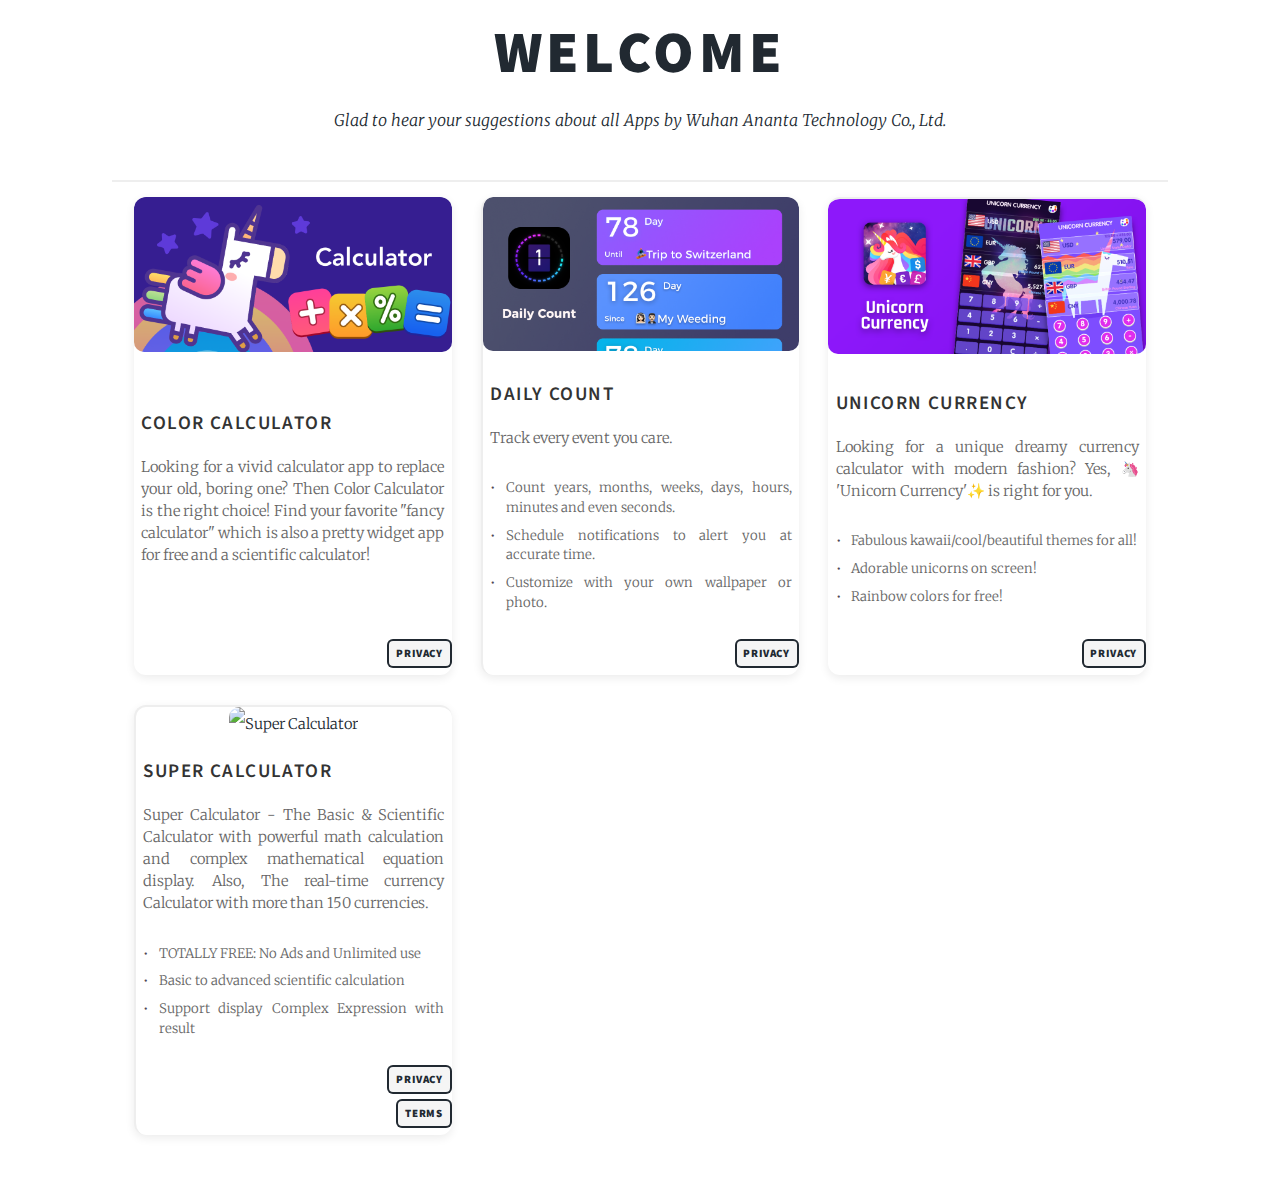
==== commit 26428650: "Update index.html" ====
--- a/index.html
+++ b/index.html
@@ -5,84 +5,381 @@
 	Free for personal and commercial use under the CCA 3.0 license (html5up.net/license)
 -->
 <html>
-	<head>
-		<title>Apps by berrymay</title>
-		<meta charset="utf-8" />
-		<meta name="viewport" content="width=device-width, initial-scale=1, user-scalable=no" />
-		<link rel="stylesheet" href="assets/css/main.css" />
-		<noscript><link rel="stylesheet" href="assets/css/noscript.css" /></noscript>
-	</head>
-	<body class="is-preload">
-
-		<!-- Wrapper -->
-			<div id="wrapper" class="fade-in">
-
-				<!-- Main -->
-					<div id="main">
-
-						<!-- Featured Post -->
-							<article class="post featured">
-								<header class="major">
-									<h1>Welcome</h1>
-									<p>Glad to hear your suggestions about all Apps by berrymay.</p>
-									<span class="date">December 24, 2019</span>
-									<h2><a href="#">Color Calculator</h2>
-									<p>Looking for a vivid calculator app to replace your old, boring one? Then Color Calculator is the right choice! Find your favorite “fancy calculator” which is also a pretty widget app for free and a scientific calculator!</p>
-
-									<p>Download the latest color calculator with delicate patterns and fantastic themes! Beautify your phone with this useful and stylish calculator for free!</p>
-								</header>
-								<a href="#" class="image main"><img src="images/colorcalculator.png" alt="" /></a>
-								<ul class="actions special">
-									<li><a href="colorcalculator.html" class="button large">Privacy Policy</a></li>
-								</ul>
-							</article>
-
-							<!-- Posts -->
-							<section class="posts">
-								<article>
-									<header>
-										<span class="date">March 05, 2020</span>
-										<h2><a href="#">Daily Count</a></h2>
-									</header>
-									<a href="#" class="image fit"><img src="images/dailycount.png" alt="" /></a>
-									<p>Track every event you care.</p>
-									
-									<p>Count years, months, weeks, days, hours, minutes and even seconds.
-									Schedule notifications to alert you at accurate time.
-									Customize with your own wallpaper or photo.</p>
-									<ul class="actions special">
-										<li><a href="dailycount.html" class="button">Privacy Policy</a></li>
-									</ul>
-								</article>
-								<article>
-									<header>
-										<span class="date">September 24, 2019</span>
-										<h2><a href="#">Unicorn Currency<br />
-										imperdiet lorem</a></h2>
-									</header>
-									<a href="#" class="image fit"><img src="images/unicorncurrency.png" alt="" /></a>
-									<p>Looking for a unique dreamy currency calculator with modern fashion? Yes, 🦄  'Unicorn Currency'✨ is right for you.</p>
-
-										<p>🦄 Fabulous kawaii/cool/beautiful/fashionable themes for girls, boys, ladies and gentlemen!</p>
-										<p>🦄 Adorable unicorns on screen!</p>
-										<p>🦄 Rainbow colors for free!</p>
-										<p>🦄 Vivid widget for any occasion!</p>
-										<p>🦄 Amazing smart transaction!</p>
-										<p>🦄 Exclusive assistant while traveling!</p>
-										<p>🦄 Pretty glitter currency calculator!</p>
-										<p>🦄 Sparkly currency app!</p>
-										<p>🦄 Ideal tool for for everyday!</p>
-
-									<p>What are you waiting for! Just download 🦄 'Unicorn Currency'✨ with no doubt, and forget about those old boring currency calculators. Now you’ll have the prettiest currency calculator that is fun and easy to use!</p>
-
-									<p>Choose from varies of unicorn theme backgrounds and enjoy using your new currency app! Complete your collection of stylish unicorn skins with a marvelous unicorn, while 🦄'Unicorn Currency'✨ will make you happier to solve math and currency problems.</p>
-
-									<p>Try out the 🦄'Unicorn Currency'✨ today for free, and show friends with your glittering unicorns!</p>
-									<ul class="actions special">
-										<li><a href="unicorncurrency.html" class="button">Privacy Policy</a></li>
-									</ul>
-								</article>
-							</section>
-
-	</body>
+
+<head>
+	<title>Apps by Wuhan Ananta Technology Co., Ltd.</title>
+	<meta charset="utf-8" />
+	<meta name="viewport" content="width=device-width, initial-scale=1, user-scalable=no" />
+	<link rel="stylesheet" href="assets/css/main.css" />
+	<noscript>
+		<link rel="stylesheet" href="assets/css/noscript.css" />
+	</noscript>
+	<!-- 添加自定义样式 -->
+	<style>
+		/* Fix top header spacing and remove gray line */
+		#main>.post.featured {
+			padding: 1.5em 0 1em 0 !important;
+			/* Reduced padding */
+			margin-bottom: 0 !important;
+			/* Remove bottom margin */
+			border-bottom: none !important;
+			/* Remove border */
+		}
+
+		#main>.post.featured header.major {
+			padding-bottom: 0 !important;
+			margin-bottom: 0 !important;
+		}
+
+		#main>.post.featured header.major h1 {
+			margin-bottom: 0.3em !important;
+		}
+
+		#main>.post.featured header.major p {
+			margin-bottom: 0 !important;
+		}
+
+		/* Apply proper top spacing to posts grid */
+		#main>.posts {
+			display: grid !important;
+			grid-template-columns: repeat(auto-fit, minmax(300px, 1fr)) !important;
+			gap: 2em !important;
+			width: 100% !important;
+			max-width: 1200px !important;
+			margin: 2em auto 2em !important;
+			/* Added bottom margin */
+			padding: 1em 1.5em 1.5em !important;
+			/* Added top and bottom padding */
+			position: relative !important;
+			/* For absolute positioning context */
+		}
+
+		/* Create extra space for shadows */
+		#main>.posts::before,
+		#main>.posts::after {
+			content: '';
+			display: block;
+			height: 12px;
+			/* Height for shadows */
+			width: 100%;
+			position: absolute;
+			left: 0;
+			pointer-events: none;
+		}
+
+		#main>.posts::before {
+			top: -8px;
+			/* Space for top shadows */
+		}
+
+		#main>.posts::after {
+			bottom: -8px;
+			/* Space for bottom shadows */
+		}
+
+		#main>.posts>article {
+			width: 100% !important;
+			margin: 0 !important;
+			padding: 0 !important;
+		}
+
+		.app-card {
+			border-radius: 12px;
+			box-shadow: 0 3px 10px rgba(0, 0, 0, 0.08);
+			transition: transform 0.2s ease, box-shadow 0.2s ease;
+			overflow: hidden;
+			margin-bottom: 0;
+			/* 移除底部边距，由网格间距控制 */
+			display: flex;
+			flex-direction: column;
+			background-color: #fff;
+			padding: 1.5em;
+			/* Increased padding */
+			width: 100%;
+			height: 100%;
+			/* 确保卡片高度一致 */
+		}
+
+		.app-card:hover {
+			transform: translateY(-3px);
+			box-shadow: 0 8px 20px rgba(0, 0, 0, 0.12);
+		}
+
+		.app-image-container {
+			margin-bottom: 1.2em;
+			/* Increased bottom margin */
+			align-self: center;
+		}
+
+		.app-image {
+			width: 100%;
+			/* 宽度设为100% */
+			height: auto;
+			/* 高度自适应 */
+			max-height: 180px;
+			/* 限制最大高度 */
+			object-fit: cover;
+			border-radius: 10px;
+			/* Slightly reduced to avoid edge issues */
+			margin: 0;
+		}
+
+		.app-content {
+			flex: 1;
+			display: flex;
+			flex-direction: column;
+			justify-content: center;
+			min-width: 0;
+			padding: 0 0.5em;
+			/* Added horizontal padding */
+		}
+
+		.app-header {
+			margin-bottom: 1em;
+			/* Increased space */
+			display: flex;
+			flex-direction: column;
+			align-items: flex-start;
+		}
+
+		.app-title {
+			font-size: 1.3em;
+			margin: 0 0 0.3em 0;
+			/* Slightly increased margin */
+			color: #333;
+			font-weight: 600;
+		}
+
+		.app-description {
+			color: #666;
+			line-height: 1.5;
+			margin-bottom: 1em;
+			/* Increased margin */
+			overflow: visible;
+			display: block;
+		}
+
+		.app-features {
+			margin: 0.8em 0;
+			/* Increased margin */
+		}
+
+		.app-feature {
+			margin-bottom: 0.6em;
+			/* Increased margin */
+			position: relative;
+			padding-left: 1.2em;
+			font-size: 0.9em;
+			color: #666;
+		}
+
+		.app-feature:before {
+			content: "•";
+			position: absolute;
+			left: 0;
+			color: #4e4852;
+		}
+
+		.button-container {
+			margin-left: auto;
+			margin-top: auto;
+			/* Changed from fixed value to auto to push to bottom */
+			display: flex;
+			flex-direction: column;
+			align-items: flex-end;
+			padding-left: 1em;
+			flex: 0 0 auto;
+			padding-bottom: 0.3em;
+			/* Added padding at bottom */
+		}
+
+		.button-container .button {
+			font-size: 0.75em;
+			padding: 0.8em 0.8em;
+			/* 调整内边距 */
+			margin-bottom: 0.5em;
+			/* Increased margin bottom */
+			background-color: #f5f5f5;
+			color: #666;
+			border: none;
+			border-radius: 6px;
+			white-space: nowrap;
+			display: inline-flex;
+			/* 改为inline-flex */
+			align-items: center;
+			/* 垂直居中 */
+			justify-content: center;
+			/* 水平居中 */
+			min-width: auto;
+			text-align: center;
+			line-height: 1;
+			/* 设置为1 */
+			height: auto;
+			/* 自动高度 */
+		}
+
+		.button-container .button:last-child {
+			margin-bottom: 0.3em;
+			/* Increased margin to last button */
+		}
+
+		.button-container .button:hover {
+			background-color: #e0e0e0;
+		}
+
+		/* 移除或修改冲突的媒体查询 */
+		@media screen and (max-width: 736px) {
+			#main>.posts {
+				grid-template-columns: 1fr !important;
+				padding: 1em 1em 1.5em !important;
+				/* Consistent padding on mobile */
+				margin-top: 1.5em !important;
+				margin-bottom: 1.5em !important;
+				/* Added bottom margin for mobile */
+			}
+
+			.app-card {
+				padding: 1.2em;
+				/* Increased padding for mobile */
+			}
+
+			.button-container {
+				margin-left: 0;
+				margin-top: 1.2em;
+				/* Keep fixed top margin for mobile */
+				flex-direction: row;
+				width: 100%;
+				justify-content: flex-end;
+				padding-bottom: 0.4em;
+				/* Added padding for mobile */
+			}
+
+			.button-container .button {
+				margin-bottom: 0;
+				margin-left: 0.8em;
+				/* Increased margin between buttons */
+				margin-right: 0.4em;
+				/* Increased right margin */
+			}
+		}
+	</style>
+
+</head>
+
+<body class="is-preload">
+
+	<!-- Wrapper -->
+	<div id="wrapper" class="fade-in">
+
+		<!-- Main -->
+		<div id="main">
+
+			<!-- Featured Post -->
+			<article class="post featured">
+				<header class="major">
+					<h1>Welcome</h1>
+					<p>Glad to hear your suggestions about all Apps by Wuhan Ananta Technology Co., Ltd.</p>
+				</header>
+			</article>
+
+			<!-- Posts -->
+			<section class="posts">
+				<article class="app-card">
+					<div class="app-image-container">
+						<img src="images/colorcalculator.png" alt="Color Calculator" class="app-image" />
+					</div>
+					<div class="app-content">
+						<div class="app-header">
+							<h2 class="app-title">Color Calculator</h2>
+							<!-- <span class="app-date">December 24, 2019</span> -->
+						</div>
+						<div class="app-description">
+							<p>Looking for a vivid calculator app to replace your old, boring one? Then Color Calculator
+								is the right choice! Find your favorite "fancy calculator" which is also a pretty widget
+								app for free and a scientific calculator!</p>
+						</div>
+					</div>
+					<div class="button-container">
+						<a href="colorcalculator.html" class="button">Privacy</a>
+					</div>
+				</article>
+
+				<article class="app-card">
+					<div class="app-image-container">
+						<img src="images/dailycount.png" alt="Daily Count" class="app-image" />
+					</div>
+					<div class="app-content">
+						<div class="app-header">
+							<h2 class="app-title">Daily Count</h2>
+							<!-- <span class="app-date">March 05, 2020</span> -->
+						</div>
+						<div class="app-description">
+							<p>Track every event you care.</p>
+							<div class="app-features">
+								<p class="app-feature">Count years, months, weeks, days, hours, minutes and even
+									seconds.</p>
+								<p class="app-feature">Schedule notifications to alert you at accurate time.</p>
+								<p class="app-feature">Customize with your own wallpaper or photo.</p>
+							</div>
+						</div>
+					</div>
+					<div class="button-container">
+						<a href="dailycount.html" class="button">Privacy</a>
+					</div>
+				</article>
+
+				<article class="app-card">
+					<div class="app-image-container">
+						<img src="images/unicorncurrency.png" alt="Unicorn Currency" class="app-image" />
+					</div>
+					<div class="app-content">
+						<div class="app-header">
+							<h2 class="app-title">Unicorn Currency</h2>
+							<!-- <span class="app-date">September 24, 2019</span> -->
+						</div>
+						<div class="app-description">
+							<p>Looking for a unique dreamy currency calculator with modern fashion? Yes, 🦄 'Unicorn
+								Currency'✨ is right for you.</p>
+							<div class="app-features">
+								<p class="app-feature">Fabulous kawaii/cool/beautiful themes for all!</p>
+								<p class="app-feature">Adorable unicorns on screen!</p>
+								<p class="app-feature">Rainbow colors for free!</p>
+							</div>
+						</div>
+					</div>
+					<div class="button-container">
+						<a href="unicorncurrency.html" class="button">Privacy</a>
+					</div>
+				</article>
+
+				<article class="app-card">
+					<div class="app-image-container">
+						<img src="images/supercalculator.png" alt="Super Calculator" class="app-image" />
+					</div>
+					<div class="app-content">
+						<div class="app-header">
+							<h2 class="app-title">Super Calculator</h2>
+							<!-- <span class="app-date">July 03, 2020</span> -->
+						</div>
+						<div class="app-description">
+							<p>Super Calculator - The Basic & Scientific Calculator with powerful math calculation and
+								complex mathematical equation display. Also, The real-time currency Calculator with more
+								than 150 currencies.</p>
+							<div class="app-features">
+								<p class="app-feature">TOTALLY FREE: No Ads and Unlimited use</p>
+								<p class="app-feature">Basic to advanced scientific calculation</p>
+								<p class="app-feature">Support display Complex Expression with result</p>
+							</div>
+						</div>
+					</div>
+					<div class="button-container">
+						<a href="supercalculator.html" class="button">Privacy</a>
+						<a href="supercalculator_terms.html" class="button">Terms</a>
+					</div>
+				</article>
+			</section>
+		</div>
+	</div>
+</body>
+
 </html>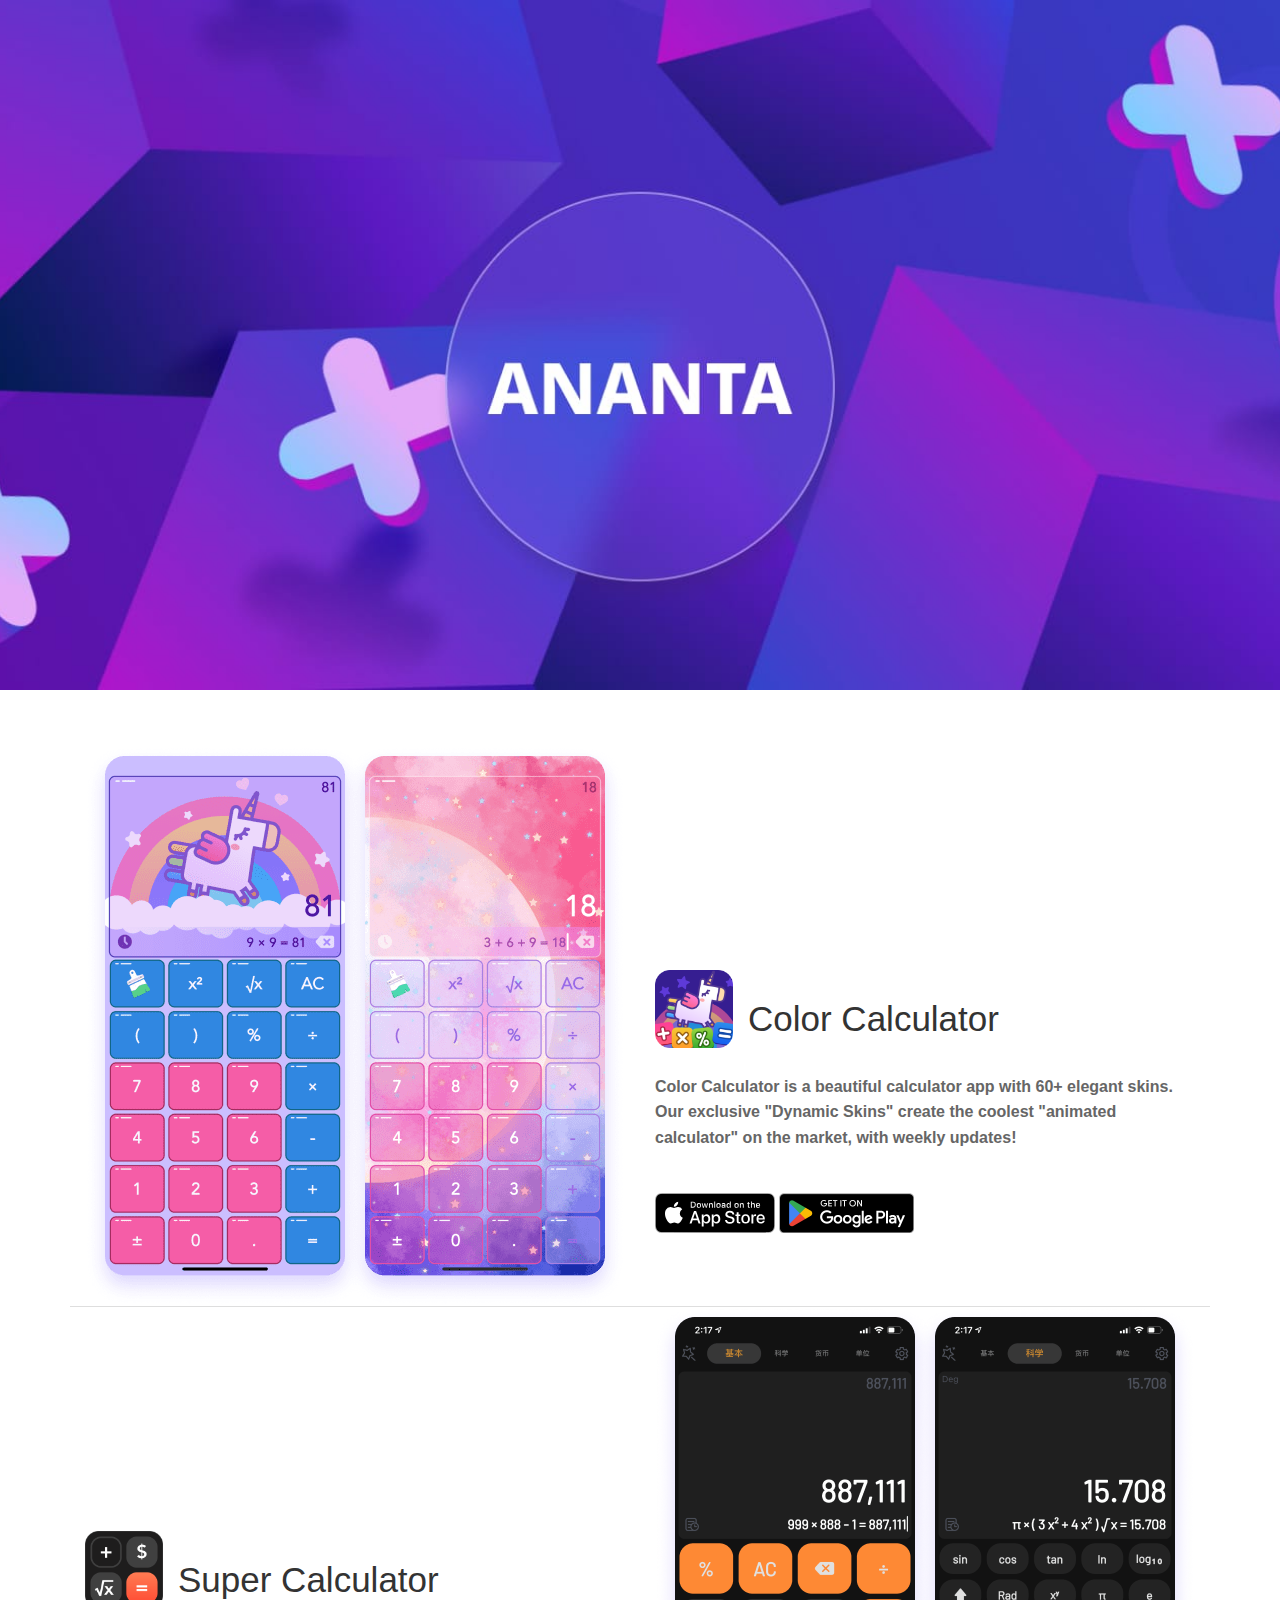
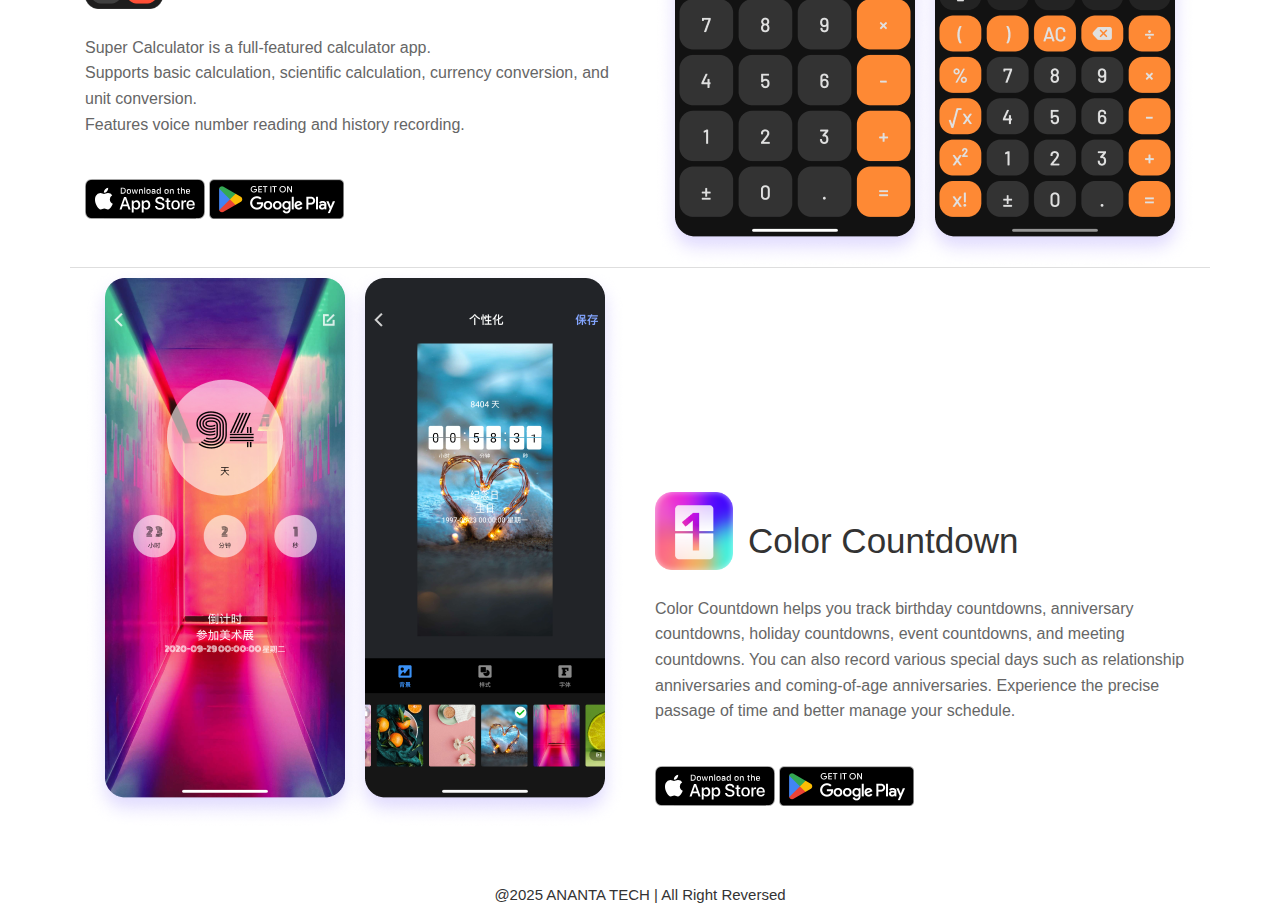
==== commit 3e6935e1: "new style" ====
--- a/index.html
+++ b/index.html
@@ -1,385 +1,78 @@
-<!DOCTYPE HTML>
-<!--
-	Massively by HTML5 UP
-	html5up.net | @ajlkn
-	Free for personal and commercial use under the CCA 3.0 license (html5up.net/license)
--->
+<!DOCTYPE html>
 <html>
-
 <head>
-	<title>Apps by Wuhan Ananta Technology Co., Ltd.</title>
-	<meta charset="utf-8" />
-	<meta name="viewport" content="width=device-width, initial-scale=1, user-scalable=no" />
-	<link rel="stylesheet" href="assets/css/main.css" />
-	<noscript>
-		<link rel="stylesheet" href="assets/css/noscript.css" />
-	</noscript>
-	<!-- 添加自定义样式 -->
-	<style>
-		/* Fix top header spacing and remove gray line */
-		#main>.post.featured {
-			padding: 1.5em 0 1em 0 !important;
-			/* Reduced padding */
-			margin-bottom: 0 !important;
-			/* Remove bottom margin */
-			border-bottom: none !important;
-			/* Remove border */
-		}
-
-		#main>.post.featured header.major {
-			padding-bottom: 0 !important;
-			margin-bottom: 0 !important;
-		}
-
-		#main>.post.featured header.major h1 {
-			margin-bottom: 0.3em !important;
-		}
-
-		#main>.post.featured header.major p {
-			margin-bottom: 0 !important;
-		}
-
-		/* Apply proper top spacing to posts grid */
-		#main>.posts {
-			display: grid !important;
-			grid-template-columns: repeat(auto-fit, minmax(300px, 1fr)) !important;
-			gap: 2em !important;
-			width: 100% !important;
-			max-width: 1200px !important;
-			margin: 2em auto 2em !important;
-			/* Added bottom margin */
-			padding: 1em 1.5em 1.5em !important;
-			/* Added top and bottom padding */
-			position: relative !important;
-			/* For absolute positioning context */
-		}
-
-		/* Create extra space for shadows */
-		#main>.posts::before,
-		#main>.posts::after {
-			content: '';
-			display: block;
-			height: 12px;
-			/* Height for shadows */
-			width: 100%;
-			position: absolute;
-			left: 0;
-			pointer-events: none;
-		}
-
-		#main>.posts::before {
-			top: -8px;
-			/* Space for top shadows */
-		}
-
-		#main>.posts::after {
-			bottom: -8px;
-			/* Space for bottom shadows */
-		}
-
-		#main>.posts>article {
-			width: 100% !important;
-			margin: 0 !important;
-			padding: 0 !important;
-		}
-
-		.app-card {
-			border-radius: 12px;
-			box-shadow: 0 3px 10px rgba(0, 0, 0, 0.08);
-			transition: transform 0.2s ease, box-shadow 0.2s ease;
-			overflow: hidden;
-			margin-bottom: 0;
-			/* 移除底部边距，由网格间距控制 */
-			display: flex;
-			flex-direction: column;
-			background-color: #fff;
-			padding: 1.5em;
-			/* Increased padding */
-			width: 100%;
-			height: 100%;
-			/* 确保卡片高度一致 */
-		}
-
-		.app-card:hover {
-			transform: translateY(-3px);
-			box-shadow: 0 8px 20px rgba(0, 0, 0, 0.12);
-		}
-
-		.app-image-container {
-			margin-bottom: 1.2em;
-			/* Increased bottom margin */
-			align-self: center;
-		}
-
-		.app-image {
-			width: 100%;
-			/* 宽度设为100% */
-			height: auto;
-			/* 高度自适应 */
-			max-height: 180px;
-			/* 限制最大高度 */
-			object-fit: cover;
-			border-radius: 10px;
-			/* Slightly reduced to avoid edge issues */
-			margin: 0;
-		}
-
-		.app-content {
-			flex: 1;
-			display: flex;
-			flex-direction: column;
-			justify-content: center;
-			min-width: 0;
-			padding: 0 0.5em;
-			/* Added horizontal padding */
-		}
-
-		.app-header {
-			margin-bottom: 1em;
-			/* Increased space */
-			display: flex;
-			flex-direction: column;
-			align-items: flex-start;
-		}
-
-		.app-title {
-			font-size: 1.3em;
-			margin: 0 0 0.3em 0;
-			/* Slightly increased margin */
-			color: #333;
-			font-weight: 600;
-		}
-
-		.app-description {
-			color: #666;
-			line-height: 1.5;
-			margin-bottom: 1em;
-			/* Increased margin */
-			overflow: visible;
-			display: block;
-		}
-
-		.app-features {
-			margin: 0.8em 0;
-			/* Increased margin */
-		}
-
-		.app-feature {
-			margin-bottom: 0.6em;
-			/* Increased margin */
-			position: relative;
-			padding-left: 1.2em;
-			font-size: 0.9em;
-			color: #666;
-		}
-
-		.app-feature:before {
-			content: "•";
-			position: absolute;
-			left: 0;
-			color: #4e4852;
-		}
-
-		.button-container {
-			margin-left: auto;
-			margin-top: auto;
-			/* Changed from fixed value to auto to push to bottom */
-			display: flex;
-			flex-direction: column;
-			align-items: flex-end;
-			padding-left: 1em;
-			flex: 0 0 auto;
-			padding-bottom: 0.3em;
-			/* Added padding at bottom */
-		}
-
-		.button-container .button {
-			font-size: 0.75em;
-			padding: 0.8em 0.8em;
-			/* 调整内边距 */
-			margin-bottom: 0.5em;
-			/* Increased margin bottom */
-			background-color: #f5f5f5;
-			color: #666;
-			border: none;
-			border-radius: 6px;
-			white-space: nowrap;
-			display: inline-flex;
-			/* 改为inline-flex */
-			align-items: center;
-			/* 垂直居中 */
-			justify-content: center;
-			/* 水平居中 */
-			min-width: auto;
-			text-align: center;
-			line-height: 1;
-			/* 设置为1 */
-			height: auto;
-			/* 自动高度 */
-		}
-
-		.button-container .button:last-child {
-			margin-bottom: 0.3em;
-			/* Increased margin to last button */
-		}
-
-		.button-container .button:hover {
-			background-color: #e0e0e0;
-		}
-
-		/* 移除或修改冲突的媒体查询 */
-		@media screen and (max-width: 736px) {
-			#main>.posts {
-				grid-template-columns: 1fr !important;
-				padding: 1em 1em 1.5em !important;
-				/* Consistent padding on mobile */
-				margin-top: 1.5em !important;
-				margin-bottom: 1.5em !important;
-				/* Added bottom margin for mobile */
-			}
-
-			.app-card {
-				padding: 1.2em;
-				/* Increased padding for mobile */
-			}
-
-			.button-container {
-				margin-left: 0;
-				margin-top: 1.2em;
-				/* Keep fixed top margin for mobile */
-				flex-direction: row;
-				width: 100%;
-				justify-content: flex-end;
-				padding-bottom: 0.4em;
-				/* Added padding for mobile */
-			}
-
-			.button-container .button {
-				margin-bottom: 0;
-				margin-left: 0.8em;
-				/* Increased margin between buttons */
-				margin-right: 0.4em;
-				/* Increased right margin */
-			}
-		}
-	</style>
-
+<title>Wuhan Ananta Technology Co., Ltd.</title>
+<meta name="viewport" content="width=device-width, initial-scale=1">
+<meta http-equiv="Content-Type" content="text/html; charset=utf-8" />
+<link href="css/bootstrap.css" rel='stylesheet' type='text/css'/>
+<link href="css/style.css" rel="stylesheet" type="text/css" media="all" />	    
 </head>
-
-<body class="is-preload">
-
-	<!-- Wrapper -->
-	<div id="wrapper" class="fade-in">
-
-		<!-- Main -->
-		<div id="main">
-
-			<!-- Featured Post -->
-			<article class="post featured">
-				<header class="major">
-					<h1>Welcome</h1>
-					<p>Glad to hear your suggestions about all Apps by Wuhan Ananta Technology Co., Ltd.</p>
-				</header>
-			</article>
-
-			<!-- Posts -->
-			<section class="posts">
-				<article class="app-card">
-					<div class="app-image-container">
-						<img src="images/colorcalculator.png" alt="Color Calculator" class="app-image" />
-					</div>
-					<div class="app-content">
-						<div class="app-header">
-							<h2 class="app-title">Color Calculator</h2>
-							<!-- <span class="app-date">December 24, 2019</span> -->
+<body>
+	<div class="header">
+		</div>
+		<div class="content">
+			<div class="container">
+			<div class="features-section">
+				<!-- <div class="feature-header">
+					<h2><span class="ia">Check</span> <span class="ib">out</span> <span class="ic">the</span> <span class="id">superb</span> <span class="ie">features</span></h2>
+					<p>Lorem ipsum dolor sit amet, consectetuer adipiscing elit, sed diam nonummy nibh euismod tincidunt ut laoreet dolore magna aliquam erat volutpat. Ut wisi enim ad minim veniam, quis nostrud exerci tation ullamcorper suscipit lobortis</p>
+					</div> -->
+					<div class="features-grids">
+						<div class="feature-grid1">
+						<div class="col-md-6 feature1-grid">
+							<img src="images/ColorCalculator/screenshot.png">
 						</div>
-						<div class="app-description">
-							<p>Looking for a vivid calculator app to replace your old, boring one? Then Color Calculator
-								is the right choice! Find your favorite "fancy calculator" which is also a pretty widget
-								app for free and a scientific calculator!</p>
+						<div class="col-md-6 feature2-grid">
+							<p><img src="images/ColorCalculator/icon.png" width="78" height="78" style="float:left; margin-right: 15px;" /><br></p>
+							<h3 style="color: #333; font-weight: 500; font-family: 'Raleway', sans-serif;">Color Calculator</h3>
+							<p style="color: #666; font-size: 16px; line-height: 1.6; font-family: 'Raleway', sans-serif; margin-top: 35px;">Color Calculator is a beautiful calculator app with 60+ elegant skins. Our exclusive "Dynamic Skins" create the coolest "animated calculator" on the market, with weekly updates!</p>
+							<div class="buttons1">
+							<a href="https://apps.apple.com/us/app/id1492634383"><img class="img-fluid" src="images/download_app_store.svg" alt="" style="height: 40px;"></a>
+							<a href="https://play.google.com/store/apps/details?id=com.lancekinji.colorcalculator"><img class="img-fluid" src="images/download_play_store.png" alt="" style="height: 40px;"></a>	
 						</div>
-					</div>
-					<div class="button-container">
-						<a href="colorcalculator.html" class="button">Privacy</a>
-					</div>
-				</article>
-
-				<article class="app-card">
-					<div class="app-image-container">
-						<img src="images/dailycount.png" alt="Daily Count" class="app-image" />
-					</div>
-					<div class="app-content">
-						<div class="app-header">
-							<h2 class="app-title">Daily Count</h2>
-							<!-- <span class="app-date">March 05, 2020</span> -->
 						</div>
-						<div class="app-description">
-							<p>Track every event you care.</p>
-							<div class="app-features">
-								<p class="app-feature">Count years, months, weeks, days, hours, minutes and even
-									seconds.</p>
-								<p class="app-feature">Schedule notifications to alert you at accurate time.</p>
-								<p class="app-feature">Customize with your own wallpaper or photo.</p>
+						<div class="clearfix"></div>
+						</div>
+						<div class="feature-grid2">
+						<div class="col-md-6 feature12-grid">
+							<p><img src="images/SuperCalculator/icon.png" width="78" height="78" style="float:left; margin-right: 15px;" /><br></p>
+							<h3 style="color: #333; font-weight: 500; font-family: 'Raleway', sans-serif;">Super Calculator</h3>
+							<p style="color: #666; font-size: 16px; line-height: 1.6; font-family: 'Raleway', sans-serif; margin-top: 35px;">Super Calculator is a full-featured calculator app.<br>Supports basic calculation, scientific calculation, currency conversion, and unit conversion.<br>Features voice number reading and history recording.</p>
+							<div class="buttons1">
+							<a href="https://apps.apple.com/us/app/id1521827072"><img class="img-fluid" src="images/download_app_store.svg" alt="" style="height: 40px;"></a>
+							<a href="https://play.google.com/store/apps/details?id=com.calculatorfreeforipad.supercalculator"><img class="img-fluid" src="images/download_play_store.png" alt="" style="height: 40px;"></a>
 							</div>
 						</div>
-					</div>
-					<div class="button-container">
-						<a href="dailycount.html" class="button">Privacy</a>
-					</div>
-				</article>
-
-				<article class="app-card">
-					<div class="app-image-container">
-						<img src="images/unicorncurrency.png" alt="Unicorn Currency" class="app-image" />
-					</div>
-					<div class="app-content">
-						<div class="app-header">
-							<h2 class="app-title">Unicorn Currency</h2>
-							<!-- <span class="app-date">September 24, 2019</span> -->
+						<div class="col-md-6 feature1-grid">
+							<img src="images/SuperCalculator/screenshot.png">
 						</div>
-						<div class="app-description">
-							<p>Looking for a unique dreamy currency calculator with modern fashion? Yes, 🦄 'Unicorn
-								Currency'✨ is right for you.</p>
-							<div class="app-features">
-								<p class="app-feature">Fabulous kawaii/cool/beautiful themes for all!</p>
-								<p class="app-feature">Adorable unicorns on screen!</p>
-								<p class="app-feature">Rainbow colors for free!</p>
+						<div class="clearfix"></div>
+						</div>
+						<div class="feature-grid3">
+						<div class="col-md-6 feature1-grid">
+							<img src="images/ColorCountdown/screenshot.png">
+						</div>
+						<div class="col-md-6 feature13-grid">
+							<p><img src="images/ColorCountdown/icon.png" width="78" height="78" style="float:left; margin-right: 15px;" /><br></p>
+							<h3 style="color: #333; font-weight: 500; font-family: 'Raleway', sans-serif;">Color Countdown</h3>
+							<p style="color: #666; font-size: 16px; line-height: 1.6; font-family: 'Raleway', sans-serif; margin-top: 35px;">Color Countdown helps you track birthday countdowns, anniversary countdowns, holiday countdowns, event countdowns, and meeting countdowns. You can also record various special days such as relationship anniversaries and coming-of-age anniversaries. Experience the precise passage of time and better manage your schedule.</p>
+							<div class="buttons1">
+							<a href="https://apps.apple.com/us/app/id1501368970"><img class="img-fluid" src="images/download_app_store.svg" alt="" style="height: 40px;"></a>
+							<a href="https://play.google.com/store/apps/details?id=com.lancekinji.dailycount"><img class="img-fluid" src="images/download_play_store.png" alt="" style="height: 40px;"></a>
 							</div>
 						</div>
-					</div>
-					<div class="button-container">
-						<a href="unicorncurrency.html" class="button">Privacy</a>
-					</div>
-				</article>
-
-				<article class="app-card">
-					<div class="app-image-container">
-						<img src="images/supercalculator.png" alt="Super Calculator" class="app-image" />
-					</div>
-					<div class="app-content">
-						<div class="app-header">
-							<h2 class="app-title">Super Calculator</h2>
-							<!-- <span class="app-date">July 03, 2020</span> -->
+						<div class="clearfix"></div>
 						</div>
-						<div class="app-description">
-							<p>Super Calculator - The Basic & Scientific Calculator with powerful math calculation and
-								complex mathematical equation display. Also, The real-time currency Calculator with more
-								than 150 currencies.</p>
-							<div class="app-features">
-								<p class="app-feature">TOTALLY FREE: No Ads and Unlimited use</p>
-								<p class="app-feature">Basic to advanced scientific calculation</p>
-								<p class="app-feature">Support display Complex Expression with result</p>
-							</div>
-						</div>
-					</div>
-					<div class="button-container">
-						<a href="supercalculator.html" class="button">Privacy</a>
-						<a href="supercalculator_terms.html" class="button">Terms</a>
-					</div>
-				</article>
-			</section>
+						<div class="clearfix"></div>
+				</div>
+				</div>
+				</div>
 		</div>
+		<div class="footer">
+	<div class="copyright" style="font-size: 15px", align="center">
+		@2025 ANANTA TECH | All Right Reversed<br>
 	</div>
+		 
+</div>
 </body>
-
 </html>--- a/css/style.css
+++ b/css/style.css
@@ -0,0 +1,2230 @@
+/*--
+Author: W3layouts
+Author URL: http://w3layouts.com
+License: Creative Commons Attribution 3.0 Unported
+License URL: http://creativecommons.org/licenses/by/3.0/
+--*/
+body a{
+    transition:0.5s all;
+	-webkit-transition:0.5s all;
+	-moz-transition:0.5s all;
+	-o-transition:0.5s all;
+	-ms-transition:0.5s all;
+}
+input[type="button"]{
+	transition:0.5s all;
+	-webkit-transition:0.5s all;
+	-moz-transition:0.5s all;
+	-o-transition:0.5s all;
+	-ms-transition:0.5s all;
+}
+
+h1,h2,h3,h4,h5,h6{
+	padding:0 0;
+	margin:0 0;
+}
+p{
+	padding:0 0;
+	margin:0 0;
+}
+ul{
+	padding:0 0;
+	margin:0 0;	
+}
+body{
+	padding:0 0;
+	margin:0 0; 
+	font-family: 'Raleway', sans-serif;
+}
+.header{
+	background: url("../images/header.jpg") no-repeat;
+	min-height:150px;  
+	background-size: cover;
+	background-position: center; 
+}
+.logo{
+	margin-top:2em;
+}
+.header-info {
+	text-align: center;
+	margin-top: 23em;
+}
+.header-info h1 {
+	font-size: 3em;
+	color: #007ee5;
+	text-transform: uppercase;
+	font-weight: 300;
+}
+.header-info p {
+	font-size: 1.6em;
+	color: #e3e1ea;
+}
+.buttons {
+	margin-top: 8em;
+}
+a.button {
+	font-size: 1.5em;
+	color: #fff;
+	text-transform: capitalize;
+	border: 1px solid;
+	padding: 1em 2.5em;
+	text-decoration: none;
+	margin-right: 0.7em;
+	border-radius: 7px;
+	font-weight: 500;
+}
+a.button:hover{
+	background: #ff962a;
+	border-color: #ff962a;
+}
+a.button1:hover {
+	background: #ff962a;
+	border-color: #ff962a;
+}
+a.button1 {
+	font-size: 1.5em;
+	color: #fff;
+	border: 1px solid;
+	padding: 1em 2.5em;
+	text-decoration: none;
+	border-radius: 7px;
+}
+
+.features-section{
+	padding: 4em 0;
+}
+.feature-header {
+	text-align: center;
+	width: 73%;
+	margin: 0 auto;
+}
+.feature-header h2 {
+	font-size: 2.5em;
+	
+}
+span.ia{
+	color:#22c064;
+	font-weight:500;
+	border-bottom:2px solid #22c064;
+	
+}
+
+span.ib {
+	color: #1352e2;
+	border-bottom:2px solid #1352e2;
+	font-weight: 300;
+	
+}
+span.ic {
+	color: #f27875;
+	border-bottom:2px solid #f27875;
+	font-weight: 300;
+	
+}
+span.id {
+	color: #1187e7;
+	border-bottom:2px solid #1187e7;
+	
+	font-weight:500;
+}
+span.ie{
+	color: #ff962a;
+	border-bottom:2px solid #ff962a;
+	font-weight: 300;
+}
+.feature-header p {
+	font-size: 1em;
+	color: #5d5e69;
+	padding: 20px 0;
+	font-weight: 600;
+	line-height: 1.8em;
+}
+.feature2-grid {
+	margin-top: 16em;
+}
+
+.feature2-grid h3 {
+	font-size: 2.5em;
+	font-weight: 700;
+	color: #091133;
+	margin-bottom: 10px;
+}
+.feature2-grid span {
+	border-bottom: 1px solid #22c064;
+}
+.feature2-grid p {
+	font-size: 1.2em;
+	font-weight: 600;
+	line-height: 1.8em;
+	color: #6F7CB2;
+}
+/* General button style (reset) */
+.btn {
+	border: none;
+	font-family: inherit;
+	font-size: inherit;
+	color: inherit;
+	background: none;
+	cursor: pointer;
+	padding:0;
+	display: inline-block;
+	text-transform: uppercase;
+	letter-spacing: 1px;
+	font-weight: 600;
+	outline: none;
+	position: relative;
+	-webkit-transition: all 0.3s;
+	-moz-transition: all 0.3s;
+	transition: all 0.3s;
+}
+
+.btn:after {
+	content: '';
+	position: absolute;
+	z-index: -1;
+	-webkit-transition: all 0.3s;
+	-moz-transition: all 0.3s;
+	transition: all 0.3s;
+}
+
+/* Button 1c */
+.btn-1c:after {
+	width: 0%;
+	height: 100%;
+	top: 0;
+	left: 0;
+	background:#22c064;
+}
+
+.btn-1c:hover,
+.btn-1c:active {
+	color: #fff;
+}
+
+.btn-1c:hover:after,
+.btn-1c:active:after {
+	width: 100%;
+}
+/* Button 1b */
+.btn-1b:after {
+	width: 100%;
+	height: 0;
+	top: 0;
+	left: 0;
+	background:#007ee5;
+}
+
+.btn-1b:hover,
+.btn-1b:active {
+	color: #fff;
+}
+
+.btn-1b:hover:after,
+.btn-1b:active:after {
+	height: 100%;
+}
+/* Button 1d */
+.btn-1d {
+	overflow: hidden;
+}
+
+.btn-1d:after {
+	width: 0;
+	height: 103%;
+	top: 50%;
+	left: 50%;
+	background: #5831ff;
+	opacity: 0;
+	-webkit-transform: translateX(-50%) translateY(-50%);
+	-moz-transform: translateX(-50%) translateY(-50%);
+	-ms-transform: translateX(-50%) translateY(-50%);
+	transform: translateX(-50%) translateY(-50%);
+}
+
+.btn-1d:hover,
+.btn-1d:active {
+	color: #fff;
+}
+
+.btn-1d:hover:after {
+	width: 90%;
+	opacity: 1;
+}
+
+.btn-1d:active:after {
+	width: 101%;
+	opacity: 1;
+}
+
+
+.buttons1 {
+	margin-top: 3em;
+}
+a.button2 {
+	font-size: 1.5em;
+	border: 1px solid #22c064;;
+	padding: 1em 2.2em;
+	text-decoration: none;
+	border-radius: 7px;
+	margin-right: 0.5em;
+	color:#22c064;
+
+}
+a.button3{
+	font-size: 1.5em;
+	border: 2px solid #22c064;;
+	padding: 0.9em 1.3em;
+	text-decoration: none;
+	font-weight: 600;
+	color:#22c064;	
+}
+.feature-grid1{
+	border-bottom:1px solid #dedede;
+}
+
+.feature12-grid{
+	margin-top: 16em;
+}
+.feature12-grid h3{
+	font-size: 2.5em;
+	font-weight: 300;
+	color:#007ee5;
+	margin-bottom: 10px;
+}
+
+.feature12-grid span {
+	border-bottom:1px solid #007ee5;
+}
+.feature12-grid p {
+	font-size: 1.2em;
+	font-weight: 500;
+	line-height: 1.8em;
+	color: #566473;
+}
+a.button4 {
+	font-size: 1.5em;
+	border: 1px solid #007ee5;
+	padding: 1em 2.2em;
+	text-decoration: none;
+	border-radius: 7px;
+	margin-right: 0.5em;
+	color:#007ee5;
+
+}
+a.button5{
+	font-size: 1.5em;
+	border: 2px solid #007ee5;
+	padding: 0.9em 1.3em;
+	text-decoration: none;
+	font-weight: 600;
+	color:#007ee5;	
+}
+.feature-grid2{
+	border-bottom:1px solid #dedede;
+}
+.feature13-grid {
+	margin-top: 16em;
+}
+.feature13-grid h3 {
+	font-size: 2.5em;
+	font-weight: 300;
+	color: #5831ff;
+	margin-bottom: 10px;
+}
+.feature13-grid span {
+	border-bottom: 1px solid #5831ff;
+}
+.feature13-grid p {
+	font-size: 1.2em;
+	font-weight: 500;
+	line-height: 1.8em;
+	color: #566473;
+}
+a.button6 {
+	font-size: 1.5em;
+	border: 1px solid #5831ff;
+	padding: 1em 2.2em;
+	text-decoration: none;
+	border-radius: 7px;
+	margin-right: 0.5em;
+	color:#5831ff;
+
+}
+a.button7{
+	font-size: 1.5em;
+	border: 2px solid #5831ff;
+	padding: 0.9em 1.3em;
+	text-decoration: none;
+	font-weight: 600;
+	color:#5831ff;	
+}
+.discover-header{
+	text-align:center;
+	width: 48%;
+	margin: 0 auto;
+}
+.discover-header h3 {
+	font-size: 2.7em;
+	color: #2196f3;
+	margin-bottom: 0.5em;
+	font-weight: 300;
+}
+.discover-header p {
+	font-size: 1.1em;
+	color: #fff;
+	font-weight: 500;
+	line-height: 1.8em;
+
+}
+
+/*---start-responsive design----*/
+@media only screen and (max-width: 1440px) and (min-width:1366px) {
+	.wrap{
+		width:75%;
+	}
+}
+@media only screen and (max-width: 1366px){
+	.wrap{
+		width:80%;
+	}
+}
+@media only screen and (max-width: 1280px){
+	.wrap{
+		width:85%;
+	}
+}
+@media only screen and (max-width: 1024px){
+	.wrap{
+		width:90%;
+	}
+}
+@media only screen and (max-width: 768px){
+	.wrap{
+		width:90%;
+	}
+}
+@media only screen and (max-width: 640px){
+	.wrap{
+		width:90%;
+	}
+}
+@media only screen and (max-width:480px){
+	.wrap{
+		width:90%;
+	}
+}
+@media only screen and (max-width:320px){
+	.wrap{
+		width:90%;
+	}
+}
+/*---//End-divice-screens-----*/
+.team-section {
+	padding: 5em 0;
+}
+/*--- slider-css --*/
+.caption{
+	
+	text-align:center;
+	padding: 1em 0;
+	width: 46%;
+	margin: 0 auto;
+	
+}
+.caption1 p {
+font-size: 1.1em;
+font-weight: 500;
+color: #566473;
+line-height: 1.8em;
+}
+.caption h2{
+	color: #007ee5;
+	line-height: 1.5em;
+	font-size: 2.3em;
+	text-align: center;
+	text-transform: capitalize;
+	font-weight: 500;
+}
+.caption1 h2{
+	color: #007ee5;
+	line-height: 1.5em;
+	font-size: 2.3em;
+	text-align: center;
+	text-transform: capitalize;
+	font-weight: 500;
+}
+.callbacks_tabs a:after {
+	content: "\f111";
+	font-size: 0;
+	font-family: FontAwesome;
+	visibility: visible;
+	display: block;
+	height: 20px;
+	width: 20px;
+	display: inline-block;
+	border: 5px solid #000;
+	border-radius: 50%;
+	}
+.callbacks_here a:after{
+	border: 5px solid #007ee5;
+	
+}
+.callbacks_tabs a{
+	visibility:hidden;
+}
+.callbacks_tabs li{
+	display:inline-block;
+}
+ul.callbacks_tabs.callbacks1_tabs {
+	position: absolute;
+	bottom: -10%;
+	z-index: 999;
+	left: 47%;
+}
+ul.callbacks_tabs.callbacks2_tabs {
+	position: absolute;
+	bottom: 10%;
+	z-index: 999;
+	left: 45%;
+}
+/*-- responsive-mediaquries --*/
+@media(max-width:1024px){
+	.caption {
+		width: 63%;
+		top: 31%;
+		left: 19%;
+	}
+}
+@media(max-width:768px){
+	.caption {
+		width: 70%;
+		top: 22%;
+		left: 13%;
+	}
+}
+@media(max-width:640px){
+	.caption {
+		width: 78%;
+		top: 12%;
+		left: 13%;
+	}
+	.callbacks_tabs a:after {
+		height: 10px;
+		width: 10px;
+	}
+}
+@media(max-width:480px){
+	.caption {
+		width: 70%;
+		top: 14%;
+		left: 13%;
+	}
+	.callbacks_tabs a:after {
+		height:4px;
+		width: 4px;
+	}
+	ul.callbacks_tabs.callbacks1_tabs {
+		bottom: 10px;
+		left: 4px;
+	}
+}
+@media(max-width:320px){
+	.caption {
+		width: 70%;
+		top: 14%;
+		left: 13%;
+	}
+	.callbacks_tabs a:after {
+		height:4px;
+		width: 4px;
+	}
+	ul.callbacks_tabs.callbacks1_tabs {
+		bottom: 10px;
+		left: 4px;
+	}
+}
+
+.copy-rights {
+	float: left;
+}
+.copy-rights p {
+	font-size: 1.2em;
+	color: #22c064;
+	font-weight: 600;
+}
+.copy-rights p a{
+	font-size: 1.2em;
+	color: #22c064;
+	font-weight: 600;
+}
+.copy-rights p a{
+	margin:0 0.5em
+}
+.copy-rights a:hover{
+	color:#007ee5;
+}
+.top-menu {
+	float: right;
+}
+.top-menu ul li {
+	display: inline-block;
+}
+.top-menu ul li a{
+	font-size: 1.2em;
+	color: #22c064;
+	font-weight: 600;
+	text-decoration: none;
+	text-transform: capitalize;
+	margin: 0 15px;
+}
+.top-menu ul li a:hover {
+	color: #ff962a;
+}
+.footer-button{
+	float: left;
+	border: 1px solid #22c064;
+	margin:2em 2em 0 0 ;
+	padding: 1em 2em;
+	border-radius: 9px;
+}
+.apple {
+	float: left;
+	margin: 9px 15px 0 0;
+}
+.appstore {
+	float: left;
+}
+.appstore p {
+	font-size: 1em;
+	color: #22c064;
+}
+.appstore h4 {
+	font-size: 1.5em;
+	color: #22c064;
+	text-transform: uppercase;
+}
+.coming-soon
+{
+	float: left;
+	margin-top: 4em;
+}
+.coming-soon a {
+	font-size: 1.5em;
+	color: #22c064;
+	text-transform: capitalize;
+	text-decoration: none;
+}
+ /*** contact page ***/
+.header.head-top {
+	min-height: 130px;
+}
+.contact-section{
+	padding: 4em 0;
+}
+.google-map iframe {
+	width: 100%;
+	min-height: 400px;
+	border: none;
+	margin-bottom: 2em;
+}
+.google-map h4{
+	color: #007ee5;
+	text-align: center;
+	margin-bottom: 1em;
+	font-size: 2em;
+	font-weight: 500;
+}
+.contact-left h4 {
+	color: #007ee5;
+	text-align: center;
+	margin-bottom: 1em;
+	font-size: 2em;
+	font-weight: 500;
+}
+.contact-left p {
+	color: #566473;
+	line-height: 1.8em;
+	font-weight: 400;
+	font-size: 15px;
+	padding-bottom: 1.3em;
+}
+address {
+	margin: 0;
+	line-height: 1.8em;
+	font-size: 14px;
+	font-weight: 400;
+	color: #566473;
+}
+strong {
+	font-weight: bold;
+}
+.contact-info {
+	margin-top: 2.5em;
+}
+.span66 {
+	margin-right: 0;
+}
+.contact-right h4 {
+	color: #007ee5;
+	text-align: center;
+	margin-bottom: 1em;
+	font-size: 2em;
+	font-weight: 500;
+}
+.contact-right h5{
+	font-size: 14px;
+	text-transform: uppercase;
+	font-weight: 400;
+	padding: 10px 0;
+	color: #566473;
+}
+.contact-right input[type="text"] {
+	width: 100%;
+	padding: 10px 10px;
+	font-size: 15px;
+	outline: none;
+	border: 1px solid #dcdee0;
+}
+.contact-right textarea {
+	width: 100%;
+	padding: 10px 10px;
+	font-size: 15px;
+	height: 10em;
+	resize: none;
+	outline: none;
+	border: 1px solid #dcdee0;
+}
+.contact-right input[type="submit"] {
+	width: 22%;
+	font-size: 1.5em;
+	text-transform: uppercase;
+	background: #f27875;
+	border: none;
+	outline: none;
+	margin-left: 20em;
+	color: #fff;
+	font-weight: 500;
+	padding: 10px 0;
+}
+.contact-right input[type="submit"]:hover {
+	background: #007ee5;
+}
+/***End contact page ***/
+/*** Blog page ***/
+.blog-section {
+	padding: 5em 0;
+}
+.blog-left h3 {
+	text-align: center;
+	font-size: 2em;
+	text-transform: capitalize;
+	color: #007ee5;
+}
+.blog1-grid {
+	margin-top: 3em;
+}
+.nuber {
+	float: left;
+	width: 90px;
+	height: 90px;
+	border-radius: 50%;
+	border: 1px solid #ff962a;
+	text-align: center;
+	padding-top: 7px;
+	margin-right: 20px;
+	margin-bottom: 17px;
+}
+
+.nuber h4 {
+	font-size: 2em;
+	color: #22c064;
+	font-weight: 500;
+
+}
+.nuber P {
+	font-size: 1.8em;
+	color: #22c064;
+	font-weight: 500;
+	text-transform: uppercase;
+}
+.matter {
+	float: left;
+	margin-top: 1.1em;
+}
+a.readblog {
+	font-size: 2em;
+	text-transform: capitalize;
+	color: #5d5e69;
+	text-decoration: none
+}
+.matter p {
+	font-size: 1.1em;
+}
+.matter p a {
+	color: #f27875;
+}
+.matter p a:hover {
+	color: #1352e2;
+}
+.blog-img {
+	float: left;
+	margin-right: 2%;
+	width: 43%;
+}
+.blog-text{
+	float:left;
+	width:54%;
+}
+.blog-text h5 {
+	font-size: 1.1em;
+	font-weight: 700;
+	color: #5d5e69;
+	line-height: 1.8em;
+}
+.blog-text p {
+	font-size: 1.1em;
+	font-weight: 400;
+	color: #5d5e69;
+	line-height: 1.8em;
+	margin-bottom: 2em;
+}
+.blog-text a {
+	font-size: 1.2em;
+	text-transform: uppercase;
+	border: 1px solid;
+	padding: 1em 1em;
+	text-decoration: none;
+	border: none;
+	font-weight: 500;
+	background: #1187e7;
+	color: #fff;
+}
+.blog-text a:hover{
+	background:#ff962a;
+	color:#fff; 
+}
+.blog2-grid {
+	margin-top: 3em;
+}
+.blog3-grid {
+	margin-top: 3em;
+}
+.page-nation {
+	text-align:right;
+	margin-top:3em;
+}
+.page-nation ul li {
+	display: inline-block;
+}
+.page-nation ul li a {
+	font-size: 1.2em;
+	text-transform: uppercase;
+	text-decoration: none;
+	font-weight: 500;
+	border: 1px solid;
+	font-family: sans-serif;
+	padding: 10px 10px;
+	color: #22c064;
+}
+.page-nation ul li a:hover {
+	color: #f27875;
+}
+.page-nation ul li span {
+	font-weight: 900;
+	color: #22c064;
+}
+.blog-right h3 {
+	
+	font-size: 2em;
+	text-transform: capitalize;
+	color: #007ee5;
+}
+.blog-right h3 {
+	margin-top: 10px;
+}
+.blog-right li {
+	line-height: 14px;
+	padding: 7px 0 7px 18px;
+	background: url(../images/bullet.png) left 16px no-repeat;
+	font-size: 13px; 
+	list-style-type: none;
+}
+.iteam {
+	margin-top: 3em;
+}
+.iteam ul li {
+	display: inline-block;
+	
+}
+.iteam ul li  a{
+	text-decoration: none;
+	font-size: 1.1em;
+	font-weight: 400;
+	color: #5d5e69;
+	line-height: 1.8em;
+
+}
+.iteam ul li  a:hover{
+	color: #22c064;
+	padding-left:10px;
+}
+.iteam1 {
+	padding: 2em 0 0 0;
+}
+.iteam1 h4{
+	font-size: 2em;
+	text-transform: capitalize;
+	color: #007ee5;
+	margin-bottom: 15px;
+}
+.iteam1 ul li {
+	display:block;
+}
+.iteam1 ul li  a{
+	text-decoration: none;
+	font-size: 1.1em;
+	font-weight: 400;
+	color: #5d5e69;
+	line-height: 1.8em;
+
+}
+.iteam1 ul li  a:hover{
+	color: #22c064;
+	padding-left:10px;
+}
+.blog-text1 p {
+	font-size: 1em;
+	font-weight: 400;
+	color: #5d5e69;
+	line-height: 1.8em;
+}
+/**single.html**/
+#commentform input[type="text"] {
+	padding: 8px 15px;
+	width: 60%;
+	color: #444;
+	font-size: 1em;
+	border: 1px solid #eee;
+	background: #eee;
+	outline: none;
+	display: block;
+}
+.leave h4 {
+	color: #007ee5;
+	font-size: 1.8em;
+	font-weight: 500;
+	letter-spacing: 1px;
+	padding: 12px 0;
+}
+#commentform label {
+	display: block;
+	font-size: 1em;
+	color: #888;
+}
+#commentform span {
+	color: #A60000;
+	position: absolute;
+}
+#commentform input[type="text"] {
+	padding: 8px 15px;
+	width: 60%;
+	color: #444;
+	font-size: 1em;
+	border: 1px solid #eee;
+	background: #eee;
+	outline: none;
+	display: block;
+}
+#commentform textarea {
+	padding: 13px 20px;
+	width:60%;
+	color: #444;
+	font-size:0.85em;
+	outline: none;
+	height:150px;
+	display: block;
+	resize: none;
+	font-weight:400;
+	border: 1px solid #eee;
+	background: #eee;
+}
+#commentform input[type="submit"] {
+	padding: 12px 50px;
+	color: #FFF;
+	background: #22c064;
+	outline: none;
+	border: none;
+	text-transform: uppercase;
+	cursor: pointer;
+	-webkit-appearance: none;
+	font-size: 1.2em;
+	font-weight: 500;
+}
+#commentform input[type="submit"]:hover {
+	background:#007ee5;
+}
+.comments1 {
+	margin-top: 3em;
+}
+#commentform p {
+	position: relative;
+	padding: 8px 0;
+	font-size: 1em;
+}
+.comments1 {
+	margin-top: 3em;
+}
+#commentform p {
+	position: relative;
+	padding: 8px 0;
+	font-size: 1em;
+}
+.comments-main {
+	border: 1px solid #D5D4D4;
+	padding: 17px 0px;
+	margin: 15px 0px 40px 0;
+}
+.cmnts-right a {
+	padding: 6px 12px;
+	color: #fff;
+	font-weight: 600;
+	font-size: 14px;
+	background: #5d5e69;
+	transition: 0.5s all;
+	-webkit-transition: 0.5s all;
+	-moz-transition: 0.5s all;
+	-ms-transition: 0.5s all;
+	-o-transition: 0.5s all;
+	outline: none;
+	text-decoration: none;
+}
+.Archives {
+margin-bottom:3em;
+}
+.cmts-main-left img{
+	border: 3px solid#ccc;
+}
+.cmnts-right a:hover{
+	background: #f27875;
+	text-decoration:none;
+}
+.cmts-main-right h5 {
+	font-size: 1em;
+	color: #4e4e4b;
+	margin: 0px;
+	font-weight: 600;
+}
+.comments1 h4 {
+	color: #1f3e4f;
+	font-size: 1.8em;
+	font-weight: 400;
+	letter-spacing: 1px;
+	margin-bottom: 12px;
+}
+.cmts-main-right p{
+	color: #5d5e69;
+	font-weight: 400;
+	font-size: 1.1em;
+	line-height: 1.9em;
+	margin: 2px 0 15px 0px;
+}
+.cmnts-left p {
+	font-size: 13px;
+	color:#5d5e69;
+	font-weight: 600;
+	margin: 15px 0px;
+}
+/**Endsingle.html**/
+/***start Faq***/
+.pagenot-found
+{
+	background: #fff;
+	min-height: 650px;
+	text-align: center;
+	padding-top: 10em;
+}
+.pagenot-found img {
+	margin-bottom: 3em;
+}
+.pagenot-found a {
+	border: none;
+	padding: 10px 15px;
+	text-decoration: none;
+	font-size: 15px;
+	text-transform: uppercase;
+	color: #fff;
+	background: #ff962a;
+	border:none;
+	border-radius: 5px;
+}
+.pagenot-found a:hover {
+	background: #1187e7;
+}
+#toTop {
+	display: none;
+	text-decoration: none;
+	position: fixed;
+	bottom: 10px;
+	right: 10px;
+	overflow: hidden;
+	width: 48px;
+	height: 48px;
+	border: none;
+	text-indent: 100%;
+	background: url("../images/to-top2.png") no-repeat 0px 0px;
+}
+    
+
+	/*-- responsive-mediaquries --*/
+	@media(max-width:1366px){
+		.header {
+			min-height: 745px;
+		}
+		.header-info {
+			margin-top: 18em;
+		}
+		.buttons {
+			margin-top: 7em;
+		}
+		.owl-carousel {
+			background: url(../images/mobile-2.png) no-repeat 52% 32%;
+			background-size: none;
+		}
+		.footer-section {
+			background: url("../images/foot-banner.jpg") no-repeat;
+			background-size: cover;
+			min-height: 450px;
+		}
+	}
+	@media(max-width:1280px){
+		.header {
+			min-height: 690px;
+		}
+		.header-info {
+			margin-top: 17em;
+		}
+		.img-cursual {
+			width: 99%;
+		}
+	}
+	@media(max-width:1024px){
+		.header {
+			min-height: 553px;
+		}
+		.header-info {
+			margin-top: 12em;
+		}
+		.header-info h1 {
+			font-size: 2.5em;
+		}
+		.header-info p {
+			font-size: 1.3em;
+		}
+		.buttons {
+			margin-top: 6em;
+		}
+		a.button {
+			font-size: 1.4em;
+			padding: 0.9em 2.2em;
+		}
+		a.button1 {
+			font-size: 1.4em;
+			padding: 0.9em 2.2em;
+		}
+		.feature-header {
+			width: 89%;
+
+		}
+		.feature-header h2 {
+			font-size: 2.4em;
+		}
+		.feature2-grid h3 {
+			font-size: 2.3em;
+		}
+		.feature2-grid p {
+			font-size: 1.1em;
+		}
+		.buttons1 {
+			margin-top: 2em;
+		}
+		a.button2 {
+			font-size: 1.4em;
+			padding: 1em 2.1em;
+		}
+		a.button3 {
+			font-size: 1.4em;
+			padding: 0.9em 1.2em;
+		}
+		.feature12-grid h3 {
+			font-size: 2.3em;
+		}
+		.feature12-grid p {
+			font-size: 1.1em;
+		}
+		a.button4 {
+			font-size: 1.4em;
+			padding: 1em 2.1em;
+		}
+		a.button5 {
+			font-size: 1.4em;
+			padding: 0.9em 1.2em;
+		}
+		.feature13-grid h3 {
+			font-size: 2.3em;
+		}
+		.feature13-grid p {
+			font-size: 1.1em;
+		}
+		a.button6 {
+			font-size: 1.4em;
+			padding: 1em 2.1em;
+		}
+		a.button7 {
+			font-size: 1.4em;
+			padding: 0.9em 1.2em;
+		}
+		.discover-header {
+			width: 52%;
+		}
+		.discover-header h3 {
+			font-size: 2.3em;
+		}
+		.discover-header p {
+			font-size: 1em;
+		}
+		.team-section {
+			padding: 4em 0;
+		}
+		.rslides img {
+			width: 15%;
+		}
+		.caption1 h2 {
+			font-size: 2.1em;
+		}
+		.footer-section {
+			min-height: 336px;
+		}
+		.footer-top {
+			padding: 10em 0 2em 0;
+		}
+		.copy-rights p {
+			font-size: 1.1em;
+		}
+		.appstore h4 {
+			font-size: 1.4em;
+		}
+		.coming-soon a {
+			font-size: 1.3em;
+		}
+		.google-map h4 {
+			font-size: 1.7em;
+		}
+		.contact-left h4 {
+			font-size: 1.7em;
+		}
+		.contact-left p {
+			font-size: 14px;
+		}
+		.contact-right h4 {
+			font-size: 1.7em;
+		}
+		.contact-right input[type="submit"] {
+			width: 24%;
+			margin-left: 16em;
+		}
+		.blog-left h3 {
+			font-size: 1.9em;
+		}
+		.blog1-grid {
+			margin-top: 2em
+		}
+		.blog2-grid {
+			margin-top: 2em
+		}
+		.blog3-grid {
+			margin-top: 2em
+		}
+		.nuber {
+			float: left;
+			width: 80px;
+			height: 80px;
+		}
+		.nuber h4 {
+			font-size: 1.8em;
+		}
+		.nuber P {
+			font-size: 1.6em;
+		}
+		a.readblog {
+			font-size: 1.6em;
+		}
+		.matter p {
+			font-size: 0.9em;
+		}
+		.blog-text h5 {
+			font-size: 1em;
+		}
+		
+		.blog-text p {
+			font-size: 1em;
+			height: 74px;
+			overflow: hidden;
+		}
+		.blog-text a {
+			font-size: 1em;
+			padding: 10px 15px;
+		}
+		
+		.page-nation ul li a {
+			font-size: 1em;
+		}
+		.blog-right h3 {
+			font-size: 1.9em;
+		}
+		.iteam {
+			margin-top: 2em;
+		}
+		.iteam ul li a {
+			font-size: 1em;
+		}
+		.iteam1 h4 {
+			font-size: 1.9em;
+		}
+		.iteam1 ul li a {
+			font-size: 1em;
+		}
+		.comments1 h4 {
+			font-size: 1.5em;
+		}
+		.cmts-main-left img {
+			width: 100%;
+		}
+		.cmts-main-right h5 {
+			font-size: 0.9em;
+		}
+		.cmts-main-right p {
+			height: 50px;
+			overflow: hidden;
+			line-height: 1.7em;
+			margin: 3px 0 10px 0px;
+			font-size: 1em;
+			}
+		#commentform input[type="submit"] {
+			padding: 10px 30px;
+		}
+	}
+	@media (max-width: 800px){
+			.header {
+				min-height: 424px;
+			}
+			.header-info {
+				margin-top: 8em;
+			}
+			.header-info h1 {
+				font-size: 2.3em;
+			}
+			.header-info p {
+				font-size: 1.2em;
+			}
+			.buttons {
+				margin-top: 3em;
+			}
+			a.button {
+				font-size: 1.2em;
+				padding: 0.9em 2.2em;
+			}
+			a.button1 {
+				font-size: 1.2em;
+				padding: 0.9em 2.1em;
+			}
+			.features-section {
+				padding: 3em 0;
+			}
+			.feature-header h2 {
+				font-size: 2.2em;
+			}
+			.feature-header {
+				width: 100%;
+			}
+			.feature1-grid {
+				float: left;
+				width: 50%;
+			}
+			.feature-header p {
+				font-size: 0.92em;
+			}
+			.feature2-grid {
+				margin-top: 11em;
+				float: left;
+				width: 50%;
+			}
+			.feature2-grid h3 {
+				font-size: 2em;
+			}
+			.feature2-grid p {
+				font-size: 1.05em;
+			}
+			a.button2 {
+				font-size: 1.3em;
+				padding: 1em 2.1em;
+			}
+			a.button3 {
+				font-size: 1.3em;
+				padding: 0.9em 1.2em;
+			}
+			.feature12-grid {
+				margin-top: 11em;
+				float: left;
+				width: 50%;
+			}
+			.feature12-grid h3 {
+				font-size: 2em;
+			}
+			.feature12-grid p {
+				font-size: 1.05em;
+			}
+			a.button4 {
+				font-size: 1.3em;
+				padding: 1em 2.1em;
+			}
+			a.button5 {
+				font-size: 1.3em;
+				padding: 0.9em 1.2em;
+			}
+			.feature13-grid {
+				margin-top: 11em;
+				float: left;
+				width: 50%;
+			}
+			.feature13-grid h3 {
+				font-size: 2em;
+			}
+			.feature13-grid p {
+				font-size: 1.05em;
+			}
+			a.button6 {
+				font-size: 1.3em;
+				padding: 1em 2.1em;
+			}
+			a.button7 {
+				font-size: 1.3em;
+				padding: 0.9em 1.2em;
+			}
+			.discover-header {
+				width: 64%;
+			}
+			.discover-header h3 {
+				font-size: 2.1em;
+			}
+			.discover-header p {
+				font-size: 0.98em;
+			}
+			.caption1 h2 {
+				font-size: 2em;
+			}
+			.caption1 p {
+				font-size: 0.9em;
+			}
+			ul.callbacks_tabs.callbacks1_tabs {
+				left: 44%;
+			}
+			.footer-top {
+				padding: 8em 0 1em 0;
+			}
+			.top-menu ul li a {
+				font-size: 1.1em;
+				margin: 0px 10px;
+			}
+			.apple {
+				float: left;
+				margin: 0px 10px 0 0;
+			}
+			.appstore p {
+				font-size: 0.8em;
+			}
+			.appstore h4 {
+				font-size: 1.1em;
+			}
+			.copy-rights p a {
+				font-size: 1.1em;
+			}
+			.header.head-top {
+				min-height: 100px;
+			}
+			.contact-section {
+				padding: 3em 0;
+			}
+			.google-map h4 {
+				font-size: 1.4em;
+			}
+			.google-map iframe {
+				width: 100%;
+				min-height: 340px;
+			}
+			.contact-left {
+				float: left;
+				width: 50%;
+			}
+			.contact-left h4 {
+				font-size: 1.4em;
+			}
+			address {
+				font-size: 13px;
+			}
+			.contact-left p {
+				font-size: 13px;
+			}
+			.contact-right h4 {
+				font-size: 1.4em;
+			}
+			.contact-right {
+				float: left;
+				width: 50%;
+			}
+			.contact-right input[type="submit"] {
+				width: 34%;
+				margin-left: 13em;
+				font-size: 1.2em;
+			}
+			.blog-section {
+				padding: 4em 0;
+			}
+			.nuber h4 {
+				font-size: 1.5em;
+			}
+			.nuber P {
+				font-size: 1.4em;
+			}
+			a.readblog {
+				font-size: 1.4em;
+			}
+			.blog-text h5 {
+				line-height: 1.5em;
+				font-weight: 600;
+			}
+			.blog-text p {
+				font-size: 0.9em;
+				height: 80px;
+				padding-top: 10px;
+			}
+			.blog-text1 p {
+				font-size: 0.9em;
+				margin-top: 1.2em;
+			}
+			.page-nation {
+				text-align: center;
+			}
+			.iteam {
+				margin-top: 2em;
+			}
+			.blog-right h3 {
+				margin-top: 30px;
+			}
+			.iteam ul li {
+				display: block;
+			}
+			.iteam ul li a {
+				font-size: 0.975em;
+			}
+			.iteam1 ul li a {
+				font-size: 0.975em;
+			}
+			.cmts-main-left{
+				float: left;
+				width: 20%;
+				margin-right: 2%;
+			}
+			
+			.cmts-main-right{
+				float: left;
+				width: 78%;
+				padding:0;
+			}
+			.cmts-main-right p {
+				height: 47px;
+				overflow: hidden;
+				line-height: 1.7em;
+				margin: 3px 0 10px 0px;
+				font-size: 0.9em;
+			}
+			.cmnts-left {
+				float: left;
+			}
+			.cmnts-right {
+				float: left;
+				margin-top: 10px;
+			}
+		}
+	@media (max-width: 640px){
+		.header {
+			min-height: 345px;
+		}
+		.header-info {
+			margin-top: 5.5em;
+		}
+		.header-info h1 {
+			font-size: 2em;
+		}
+		.header-info p {
+			font-size: 1.1em;
+		}
+		.buttons {
+			margin-top: 2.5em;
+		}
+		a.button {
+			font-size: 1em;
+			padding: 0.9em 2em;
+		}
+		a.button1 {
+			font-size: 1em;
+			padding: 0.9em 1.8em;
+		}
+		.feature-header h2 {
+			font-size: 1.8em;
+		}
+		.feature-header p {
+			font-size: 0.9em;
+			height: 68px;
+			overflow: hidden;
+		}
+		.feature1-grid {
+			float: left;
+			width: 40%;
+		}
+		.feature1-grid img{
+			width:100%;
+		}
+		.feature2-grid {
+			margin-top: 8em;
+			float: left;
+			width: 60%;
+		}
+		.feature2-grid h3 {
+			font-size: 1.5em;
+		}
+		.feature2-grid p {
+			font-size: 1em;
+		}
+		a.button2 {
+			font-size: 1.2em;
+			padding: 1em 1em;
+		}
+		a.button3 {
+			font-size: 1.2em;
+			padding: 1em 1em;
+		}
+		.feature12-grid {
+			margin-top: 8em;
+			float: left;
+			width: 60%;
+		}
+		.feature12-grid h3 {
+			font-size: 1.5em;
+		}
+		.feature12-grid p {
+			font-size: 1em;
+		}
+		a.button4 {
+			font-size: 1.2em;
+			padding: 1em 1em;
+		}
+		a.button5 {
+			font-size: 1.2em;
+			padding: 1em 1em;
+		}
+		.feature13-grid {
+			margin-top: 8em;
+			float: left;
+			width: 60%;
+		}
+		.feature13-grid h3 {
+			font-size: 1.5em;
+		}
+		.feature13-grid p {
+			font-size: 1em;
+		}
+		a.button6 {
+			font-size: 1.2em;
+			padding: 1em 1em;
+		}
+		a.button7 {
+			font-size: 1.2em;
+			padding: 1em 1em;
+		}
+		.discover-header {
+			width: 72%;
+		}
+		.discover-header h3 {
+			font-size: 2em;
+		}
+		.discover-header p {
+			font-size: 0.9em;
+		}
+		.team-section {
+			padding: 3em 0;
+		}
+		.rslides img {
+			width: 20%;
+		}
+		.caption1 h2 {
+			font-size: 1.5em;
+		}
+		.footer-top {
+			padding: 5em 0 1em 0;
+		}
+		.copy-rights p {
+			font-size: 1em;
+		}
+		.top-menu ul li a {
+			font-size: 1em;
+			margin: 0px 6px;
+		}
+		.footer-button {
+			margin: 1em 2em 0 0;
+			padding: 1em 1em;
+			border-radius: 9px;
+		}
+		.coming-soon {
+			margin-top: 2.5em;
+		}
+		.coming-soon a {
+			font-size: 1.15em;
+		}
+		.header.head-top {
+			min-height: 90px;
+		}
+		.contact-section {
+			padding: 2em 0;
+		}
+		.google-map iframe {
+			min-height: 290px;
+		}
+		.google-map h4 {
+			font-size: 1.25em;
+		}
+		.contact-left h4 {
+			font-size: 1.25em;
+			margin-bottom: 0.5em;
+		}
+		.contact-right h4 {
+			font-size: 1.25em;
+			margin-bottom: 0.5em;
+		}
+		.contact-right h5 {
+			font-size: 13px;
+		}
+		.contact-right input[type="submit"] {
+			width: 36%;
+			margin-left: 11em;
+			font-size: 1.1em;
+		}
+		.blog-section {
+			padding: 3em 0;
+		}
+		.blog1-grid {
+			margin-top: 1.5em
+		}
+		.blog2-grid {
+			margin-top: 1.5em
+		}
+		.blog2-grid {
+			margin-top: 1.5em
+		}
+		.blog-text1 p {
+			font-size: 0.9em;
+			overflow: hidden;
+			height: 133px;
+			margin-top: 1em;
+		}
+		#commentform input[type="submit"] {
+			padding: 10px 25px;
+			font-size: 1em;
+		}
+	}
+		
+	@media (max-width: 480px){
+		.header {
+			min-height: 255px;
+		}
+
+		.logo img {
+			width: 40%;
+		}
+		.logo {
+			margin-top: 1.5em;
+		}
+		.header-info {
+			margin-top: 3.5em;
+		}
+		.header-info h1 {
+			font-size: 1.6em;
+		}
+		.header-info p {
+			font-size: 0.9em;
+		}
+		.buttons {
+			margin-top: 2em;
+		}
+		a.button {
+			font-size: 0.9em;
+			padding: 0.7em 0.8em;
+		}
+		a.button1 {
+			font-size: 0.9em;
+			padding: 0.7em 0.7em;
+		}
+		.features-section {
+			padding: 2em 0;
+		}
+		.feature-header h2 {
+			font-size: 1.4em;
+		}
+		.feature-header p {
+			font-size: 0.89em;
+			height: 57px;
+			overflow: hidden;
+			padding: 10px 0;
+		}
+		.feature2-grid {
+			margin-top: 6em;
+		}
+		.feature2-grid p {
+			font-size: 0.9em;
+			height: 66px;
+			overflow: hidden;
+		}
+		a.button2 {
+			font-size: 1em;
+			padding: 0.8em 0.9em;
+		}
+		a.button3 {
+			font-size: 0.9em;
+			padding: 0.8em 0.9em;
+		}
+		.feature12-grid p {
+			font-size: 0.9em;
+			height: 66px;
+			overflow: hidden;
+		}
+		.feature12-grid {
+			margin-top: 6em;
+		}
+		a.button4 {
+			font-size: 1em;
+			padding: 0.8em 0.9em;
+		}
+		a.button5 {
+			font-size: 0.9em;
+			padding: 0.8em 0.9em;
+		}
+		.feature13-grid p {
+			font-size: 0.9em;
+			height: 66px;
+			overflow: hidden;
+		}
+		a.button6 {
+			font-size: 1em;
+			padding: 0.8em 0.9em;
+		}
+		a.button7 {
+			font-size: 0.9em;
+			padding: 0.8em 0.9em;
+		}
+		.feature13-grid {
+			margin-top: 6em;
+		}
+		.discover-header {
+			width: 98%;
+		}
+		.discover-header h3 {
+			font-size: 1.6em;
+		}
+		.team-section {
+			padding: 2em 0;
+		}
+		.caption1 h2 {
+			font-size: 1.4em;
+		}
+		.rslides img {
+			width: 25%;
+		}
+		.caption1 p {
+			font-size: 0.9em;
+			height: 38px;
+			overflow: hidden;
+			line-height: 1.5em;
+		}
+		ul.callbacks_tabs.callbacks1_tabs {
+			bottom: -8px;
+		}
+		.footer-section {
+			min-height: 280px;
+		}
+		
+		.top-menu {
+			float: center;
+			text-align:center;
+		}
+		.copy-rights p {
+			font-size: 1em;
+			margin-bottom: 1em;
+			text-align: center;
+		}
+		.header.head-top {
+			min-height: 75px;
+		}
+		.contact-section {
+			padding: 1.5em 0;
+		}
+		.contact-left {
+			width: 100%;
+		}
+		.contact-left p {
+			font-size: 13px;
+			line-height: 1.5em;
+		}
+		address {
+			font-size: 13px;
+			line-height: 1.5em;
+		}
+		.contact-right {
+			width: 100%;
+			margin-top: 2em;
+		}
+		.contact-right input[type="submit"] {
+			width: 20%;
+			margin-left: 23em;
+			font-size: 1em;
+			padding: 7px 0;
+		}
+		.pagenot-found img {
+			width: 60%;
+		}
+		.pagenot-found {
+			min-height: 575px;
+			padding-top: 9em;
+		}
+		.blog-section {
+			padding: 2em 0;
+		}
+		.blog1-grid {
+			margin-top: 1em;
+		}
+		.nuber h4 {
+			font-size: 1.2em;
+		}
+		.nuber P {
+			font-size: 1.2em;
+		}
+		.nuber {
+			float: left;
+			width: 70px;
+			height: 70px;
+			padding-top: 11px;
+			margin-right: 15px;
+		}
+		a.readblog {
+			font-size: 1.3em;
+		}
+		.matter p {
+			font-size: 0.899em;
+		}
+		.blog-text h5 {
+			line-height: 1.5em;
+			font-weight: 600;
+			height: 39px;
+			overflow: hidden;
+		}
+		.blog-text p {
+			font-size: 0.9em;
+			height: 37px;
+			padding-top: 5px;
+			line-height: 1.5em;
+		}
+		.page-nation ul li a {
+			font-size: 0.9em;
+		}
+		.page-nation ul li a {
+font-size: 0.83em;
+}
+		.blog-right h3 {
+			font-size: 1.7em;
+		}
+		.iteam {
+			margin-top: 1em;
+		}
+		.iteam1 h4 {
+			font-size: 1.7em;
+		}
+		#commentform input[type="text"] {
+			padding: 8px 15px;
+			width: 75%;
+		}
+		#commentform textarea {
+			padding: 13px 20px;
+			width: 75%;
+		}
+		#commentform input[type="submit"] {
+			padding: 10px 35px;
+			font-size: 1em;
+		}
+		.cmts-main-left {
+			float: left;
+			width: 25%;
+			margin-right: 2%;
+		}
+		.cmts-main-right {
+			float: left;
+			width: 73%;
+		}
+	@media (max-width: 320px){
+		.header {
+			min-height: 168px;
+		}
+		.header-info {
+			margin-top: 1.5em;
+		}
+		.header-info h1 {
+			font-size: 1.4em;
+		}
+		.header-info p {
+			display: none;
+		}
+		.buttons {
+			margin-top: 1em;
+		}
+		.features-section {
+			padding: 1em 0;
+		}
+		.feature-header h2 {
+			font-size: 1.199em;
+		}
+		.feature1-grid {
+			float: left;
+			width: 44%;
+			padding: 0;
+		}
+		.feature2-grid {
+			margin-top: 4em;
+			float: left;
+			width: 56%;
+			padding: 0 0 0 17px;
+		}
+		.feature2-grid h3 {
+			font-size: 1.1em;
+		}
+		.feature2-grid p {
+			font-size: 0.85em;
+		}
+		.buttons1 {
+			margin-top: 1em;
+		}
+		a.button2 {
+			font-size: 0.75em;
+			padding: 0.7em 0.7em;
+		}
+		a.button3 {
+			font-size: 0.55em;
+			padding: 0.9em 0.7em;
+		}
+		.feature12-grid {
+			margin-top: 4em;
+			float: left;
+			width: 56%;
+			padding: 0 17px 0 0;
+		}
+		.feature12-grid h3 {
+			font-size: 1.1em;
+		}
+		.feature12-grid p {
+			font-size: 0.85em;
+		}
+		
+		a.button4 {
+			font-size: 0.75em;
+			padding: 0.7em 0.7em;
+		}
+		a.button5 {
+			font-size: 0.55em;
+			padding: 0.9em 0.7em;
+		}
+		.feature13-grid {
+			margin-top: 4em;
+			float: left;
+			width: 56%;
+			padding: 0 0 0 17px;
+		}
+		.feature13-grid h3 {
+			font-size: 1.1em;
+		}
+		.feature13-grid p {
+			font-size: 0.85em;
+		}
+		a.button6 {
+			font-size: 0.75em;
+			padding: 0.7em 0.7em;
+		}
+		a.button7 {
+			font-size: 0.55em;
+			padding: 0.9em 0.7em;
+		}
+		.discover-header {
+			width: 100%;
+		}
+		.discover-header h3 {
+			font-size: 1.4em;
+		}
+		.discover-header p {
+			font-size: 0.9em;
+			height: 46px;
+			overflow: hidden;
+		}
+		.rslides img {
+			width: 30%;
+		}
+		.team-section {
+			padding: 1.4em 0;
+		}
+		.caption1 h2 {
+			font-size: 1.2em;
+		}
+		ul.callbacks_tabs.callbacks1_tabs {
+			left: 40%;
+		}
+		.apple {
+			float: left;
+			margin: 0px 6px 0 0;
+		}
+		.appstore h4 {
+			font-size: 1em;
+		}
+		.coming-soon a {
+			font-size: 1em;
+		}
+		.coming-soon {
+			margin-top: 2em;
+		}
+		.footer-button {
+			padding: 10px 7px;
+		}
+		.header.head-top {
+			min-height: 60px;
+		}
+		.google-map h4 {
+			font-size: 1.1em;
+		}
+		.google-map iframe {
+			min-height: 240px;
+		}
+		.contact-left h4 {
+			font-size: 1.1em;
+		}
+		.contact-left p {
+			font-size: 13px;
+			line-height: 1.5em;
+			overflow: hidden;
+			height: 80px;
+		}
+		.contact-left {
+			padding: 0;
+		}
+		.contact-right {
+			padding: 0;
+		}
+		.contact-right h4 {
+			font-size: 1.1em;
+			margin-bottom: 0.5em;
+		}
+		.contact-right input[type="submit"] {
+			width: 33%;
+			margin-left: 13em;
+		}
+		.pagenot-found {
+			min-height: 444px;
+			padding-top: 7em;
+		}
+		.pagenot-found img {
+			margin-bottom: 2em;
+		}
+		.pagenot-found a {
+			font-size: 13px
+		}
+		.blog-left {
+			padding: 0;
+		}
+		.nuber h4 {
+			font-size: 1em;
+		}
+		.nuber P {
+			font-size: 0.9em;
+		}
+		.nuber {
+			float: left;
+			width: 55px;
+			height: 55px;
+			margin-bottom: 5px;
+			margin-right:10px;
+		}
+		a.readblog {
+			font-size: 0.99em;
+		}
+		.matter {
+			float: left;
+			margin-top: 0.8em;
+			width: 73%;
+		}
+		.matter p {
+			font-size: 0.76em;
+		}
+		.blog-img {
+			width: 100%;
+		}
+		.blog-text {
+			width: 100%;
+			float: left;
+		}
+		.blog-text h5 {
+			margin-top: 1em;
+		}
+		.blog-text a {
+			font-size: 0.89em;
+		}
+		.blog-text1 p {
+			margin-top: 0;
+		}
+		.page-nation ul li a {
+				font-size: 0.83em;
+		}
+		.blog-right {
+			padding: 0;
+		}
+		.iteam ul li a {
+			font-size: 0.99em;
+		}
+		.iteam1 ul li a {
+			font-size: 0.99em;
+		}
+		
+		.comments1 {
+			margin-top: 1em;
+		}
+		#commentform input[type="text"] {
+			padding: 8px 15px;
+			width: 90%;
+		}
+		#commentform textarea {
+			padding: 13px 20px;
+			width: 90%;
+		}
+		.cmts-main-left {
+			padding: 0 0 0px 5px;
+		}
+		.cmts-main-right p {
+			height: 40px;
+			overflow: hidden;
+			line-height: 1.7em;
+			margin: 3px 0 0px 1px;
+			font-size: 0.9em;
+		}
+	}
+}